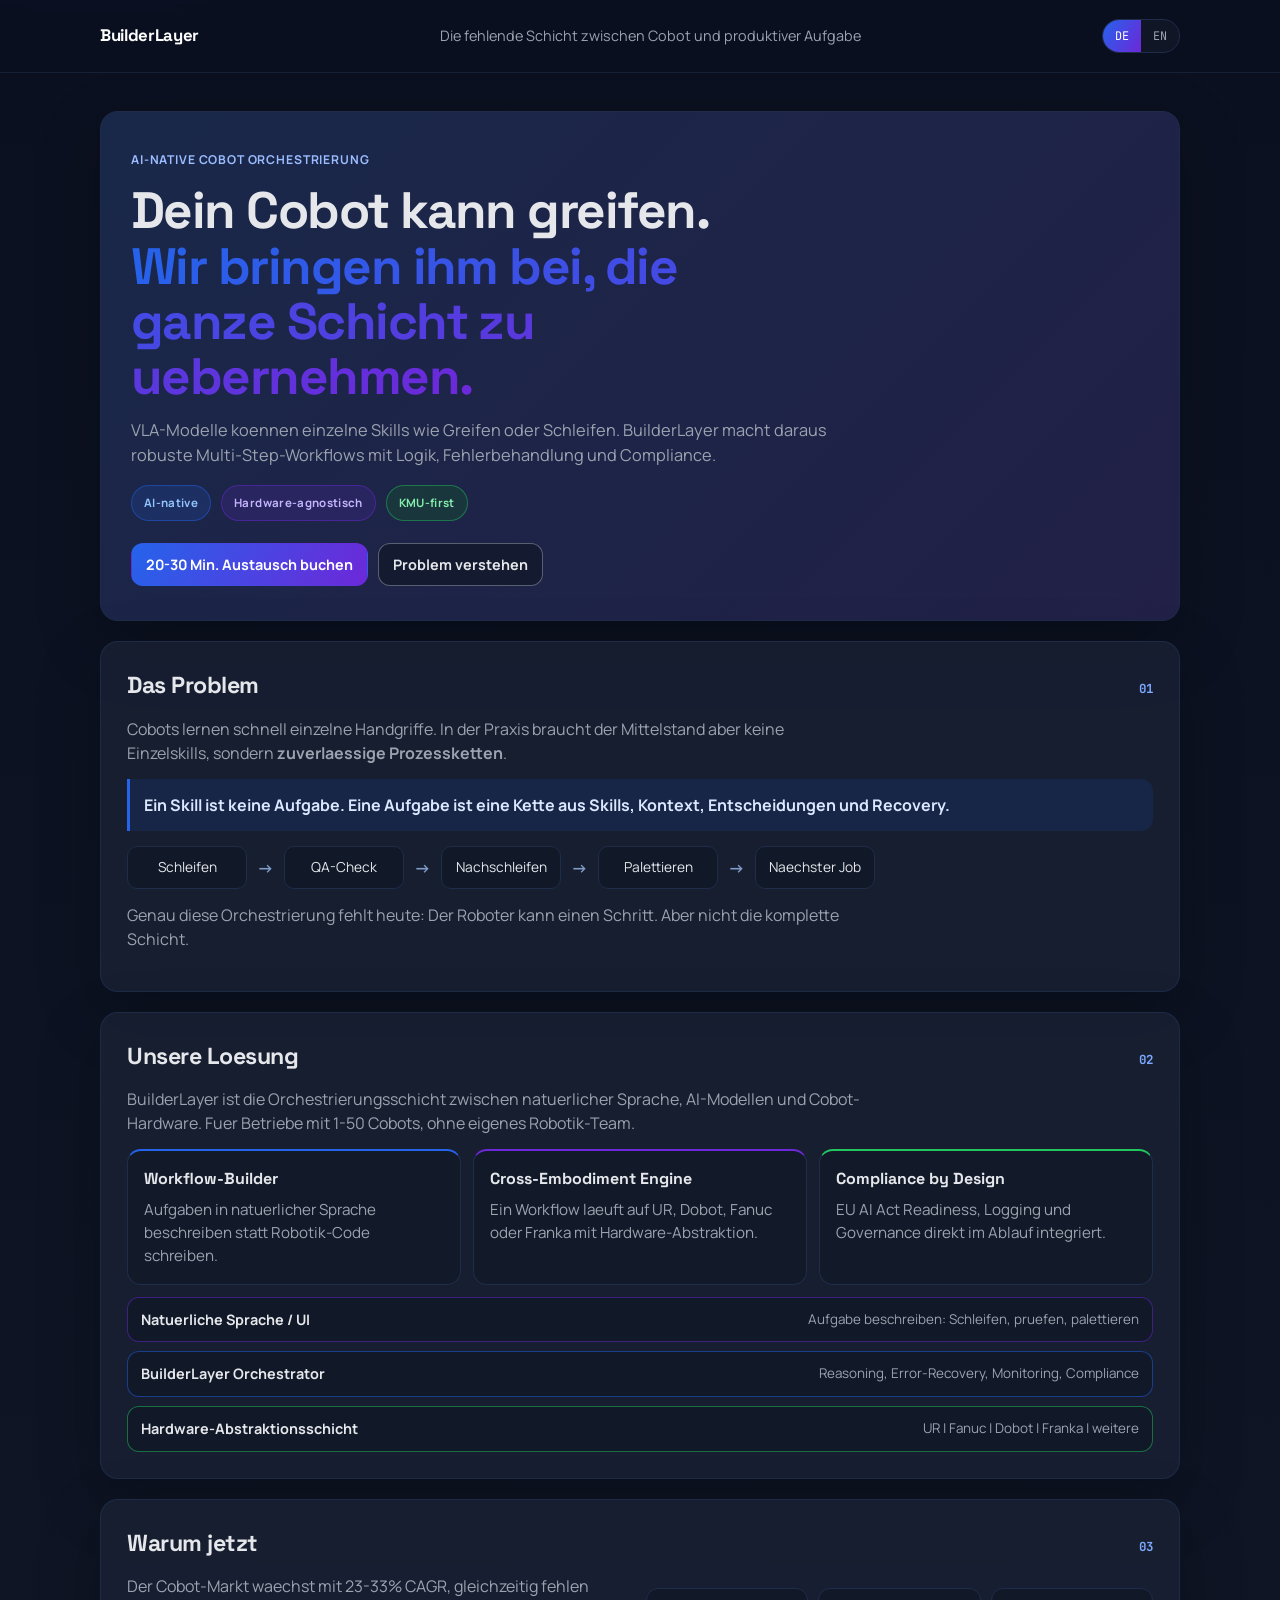
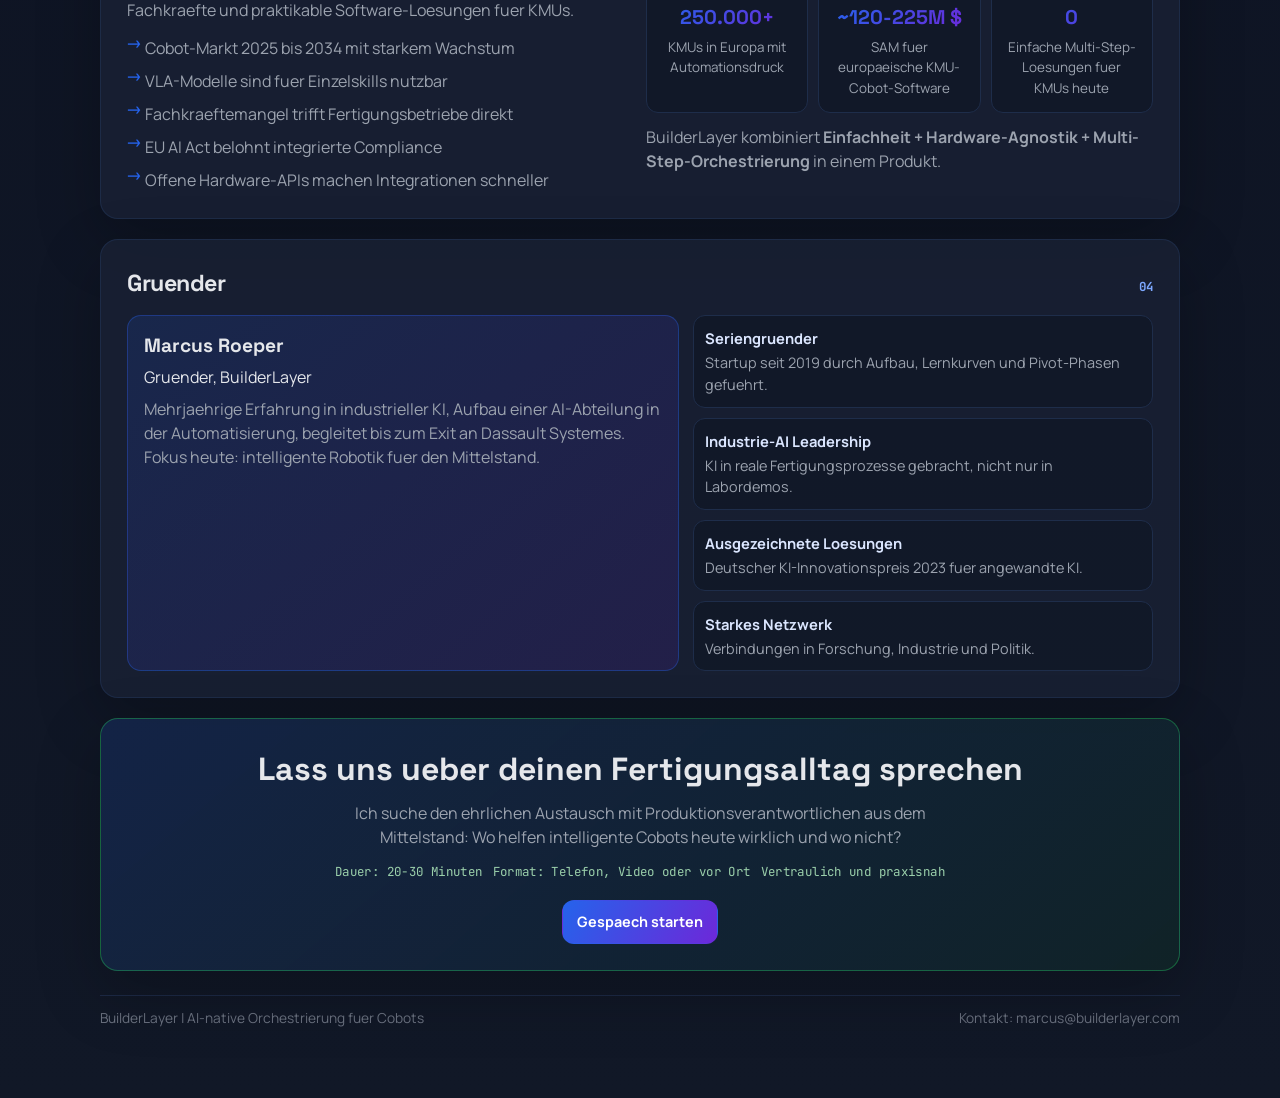
==== index.html @ 48362944 "initial website test" ====
<!DOCTYPE html>
<html lang="de">
<head>
  <meta charset="utf-8">
  <meta name="viewport" content="width=device-width, initial-scale=1">
  <title>BuilderLayer | AI-native Cobot Orchestration</title>
  <meta name="description" content="BuilderLayer macht aus Cobot-Einzelskills produktive Multi-Step-Workflows fuer den Mittelstand.">
  <link rel="preconnect" href="https://fonts.googleapis.com">
  <link rel="preconnect" href="https://fonts.gstatic.com" crossorigin>
  <link href="https://fonts.googleapis.com/css2?family=JetBrains+Mono:wght@500;700&family=Manrope:wght@400;500;600;700;800&family=Space+Grotesk:wght@500;700&display=swap" rel="stylesheet">
  <style>
    :root {
      --primary: #2563EB;
      --secondary: #14532D;
      --accent: #6D28D9;
      --bg: #0B1020;
      --bg-light: #111827;
      --bg-card: #1a2235;
      --text: #E5E7EB;
      --text-muted: #9CA3AF;
      --text-dim: #6B7280;
      --border: #1e2d4a;
      --ok: #22c55e;
      --danger: #ef4444;
      --surface: rgba(26, 34, 53, 0.78);
    }

    * {
      box-sizing: border-box;
      margin: 0;
      padding: 0;
    }

    html, body {
      min-height: 100%;
    }

    body {
      font-family: "Manrope", "Segoe UI", sans-serif;
      color: var(--text);
      background:
        radial-gradient(900px 520px at 8% -10%, rgba(37, 99, 235, 0.3), transparent 58%),
        radial-gradient(760px 560px at 92% -18%, rgba(109, 40, 217, 0.28), transparent 60%),
        linear-gradient(180deg, var(--bg) 0%, var(--bg-light) 100%);
      line-height: 1.5;
      -webkit-font-smoothing: antialiased;
      text-rendering: optimizeLegibility;
    }

    .wrap {
      width: min(1080px, 92vw);
      margin: 0 auto;
    }

    .site-header {
      position: sticky;
      top: 0;
      z-index: 20;
      backdrop-filter: blur(10px);
      background: rgba(11, 16, 32, 0.72);
      border-bottom: 1px solid rgba(30, 45, 74, 0.6);
    }

    .header-inner {
      min-height: 72px;
      display: grid;
      grid-template-columns: auto 1fr auto;
      align-items: center;
      gap: 18px;
    }

    .brand {
      font-family: "Space Grotesk", sans-serif;
      font-size: 1.05rem;
      font-weight: 700;
      color: white;
      text-decoration: none;
      letter-spacing: -0.02em;
    }

    .tagline {
      color: var(--text-muted);
      font-size: 0.9rem;
      text-align: center;
    }

    .lang-switch {
      display: inline-flex;
      border: 1px solid var(--border);
      border-radius: 999px;
      overflow: hidden;
      background: rgba(17, 24, 39, 0.9);
    }

    .lang-btn {
      border: 0;
      background: transparent;
      color: var(--text-muted);
      font-family: "JetBrains Mono", monospace;
      font-size: 0.74rem;
      padding: 8px 12px;
      cursor: pointer;
    }

    .lang-btn[aria-pressed="true"] {
      color: white;
      background: linear-gradient(120deg, var(--primary), var(--accent));
    }

    main {
      padding: 38px 0 70px;
      display: grid;
      gap: 20px;
    }

    section {
      border: 1px solid rgba(30, 45, 74, 0.9);
      background: var(--surface);
      border-radius: 18px;
      padding: 26px;
      box-shadow: 0 22px 65px rgba(0, 0, 0, 0.24);
    }

    .hero {
      padding: 34px 30px;
      background:
        linear-gradient(135deg, rgba(37, 99, 235, 0.13), rgba(109, 40, 217, 0.13)),
        rgba(26, 34, 53, 0.86);
    }

    .eyebrow {
      display: inline-flex;
      align-items: center;
      gap: 7px;
      font-size: 0.76rem;
      letter-spacing: 0.07em;
      text-transform: uppercase;
      color: #9bbdff;
      font-weight: 700;
      margin-bottom: 14px;
    }

    .hero h1 {
      font-family: "Space Grotesk", sans-serif;
      font-size: clamp(1.9rem, 4.7vw, 3.2rem);
      line-height: 1.08;
      letter-spacing: -0.03em;
      margin-bottom: 14px;
      max-width: 19ch;
    }

    .hero h1 strong {
      background: linear-gradient(135deg, var(--primary), var(--accent));
      -webkit-background-clip: text;
      background-clip: text;
      -webkit-text-fill-color: transparent;
    }

    .hero-copy {
      max-width: 70ch;
      color: var(--text-muted);
      font-size: 1.02rem;
    }

    .badge-row {
      display: flex;
      flex-wrap: wrap;
      gap: 10px;
      margin-top: 18px;
    }

    .badge {
      border-radius: 999px;
      font-size: 0.72rem;
      font-weight: 700;
      letter-spacing: 0.03em;
      padding: 8px 12px;
      border: 1px solid transparent;
    }

    .badge.b1 {
      color: #93c5fd;
      border-color: rgba(37, 99, 235, 0.45);
      background: rgba(37, 99, 235, 0.16);
    }

    .badge.b2 {
      color: #c4b5fd;
      border-color: rgba(109, 40, 217, 0.45);
      background: rgba(109, 40, 217, 0.16);
    }

    .badge.b3 {
      color: #86efac;
      border-color: rgba(34, 197, 94, 0.45);
      background: rgba(20, 83, 45, 0.4);
    }

    .hero-actions {
      margin-top: 22px;
      display: flex;
      flex-wrap: wrap;
      gap: 10px;
    }

    .btn {
      display: inline-flex;
      align-items: center;
      justify-content: center;
      text-decoration: none;
      border-radius: 12px;
      border: 1px solid transparent;
      padding: 10px 14px;
      font-size: 0.9rem;
      font-weight: 700;
      transition: transform 0.2s ease, border-color 0.2s ease;
    }

    .btn:hover {
      transform: translateY(-1px);
    }

    .btn-primary {
      color: white;
      background: linear-gradient(120deg, var(--primary), var(--accent));
    }

    .btn-ghost {
      color: var(--text);
      border-color: rgba(156, 163, 175, 0.5);
      background: rgba(17, 24, 39, 0.68);
    }

    .section-head {
      display: flex;
      align-items: baseline;
      justify-content: space-between;
      gap: 8px;
      margin-bottom: 14px;
    }

    .section-head h2 {
      font-family: "Space Grotesk", sans-serif;
      font-size: 1.45rem;
      letter-spacing: -0.02em;
    }

    .section-index {
      color: #7da8ff;
      font-family: "JetBrains Mono", monospace;
      font-weight: 700;
      font-size: 0.78rem;
    }

    .lead {
      color: var(--text-muted);
      margin-bottom: 14px;
      max-width: 74ch;
    }

    .statement {
      padding: 14px;
      border-left: 3px solid var(--primary);
      border-radius: 0 12px 12px 0;
      background: rgba(37, 99, 235, 0.12);
      margin-bottom: 15px;
      color: #dbe7ff;
      font-weight: 700;
    }

    .workflow {
      display: flex;
      flex-wrap: wrap;
      gap: 10px;
      align-items: center;
      margin: 14px 0;
    }

    .step {
      padding: 10px 12px;
      border-radius: 10px;
      background: rgba(17, 24, 39, 0.9);
      border: 1px solid var(--border);
      font-size: 0.86rem;
      min-width: 120px;
      text-align: center;
    }

    .arrow {
      color: #809bc8;
      font-size: 1.05rem;
      font-weight: 700;
    }

    .grid-3 {
      display: grid;
      grid-template-columns: repeat(3, minmax(0, 1fr));
      gap: 12px;
    }

    .grid-2 {
      display: grid;
      grid-template-columns: repeat(2, minmax(0, 1fr));
      gap: 12px;
    }

    .card {
      background: rgba(17, 24, 39, 0.75);
      border: 1px solid var(--border);
      border-radius: 14px;
      padding: 16px;
    }

    .card h3 {
      font-family: "Space Grotesk", sans-serif;
      font-size: 1rem;
      margin-bottom: 8px;
    }

    .card p {
      color: var(--text-muted);
      font-size: 0.95rem;
    }

    .card.c1 {
      border-top: 2px solid var(--primary);
    }

    .card.c2 {
      border-top: 2px solid var(--accent);
    }

    .card.c3 {
      border-top: 2px solid var(--ok);
    }

    .stack {
      display: grid;
      gap: 9px;
      margin-top: 12px;
    }

    .layer {
      border-radius: 12px;
      border: 1px solid var(--border);
      padding: 11px 13px;
      background: rgba(17, 24, 39, 0.86);
      display: flex;
      flex-wrap: wrap;
      justify-content: space-between;
      gap: 8px;
    }

    .layer strong {
      font-size: 0.9rem;
    }

    .layer span {
      color: var(--text-muted);
      font-size: 0.84rem;
    }

    .layer.top {
      border-color: rgba(109, 40, 217, 0.5);
    }

    .layer.mid {
      border-color: rgba(37, 99, 235, 0.5);
    }

    .layer.low {
      border-color: rgba(34, 197, 94, 0.5);
    }

    .bullet-list {
      display: grid;
      gap: 9px;
      list-style: none;
      margin-top: 10px;
    }

    .bullet-list li {
      position: relative;
      padding-left: 18px;
      color: var(--text-muted);
    }

    .bullet-list li::before {
      content: "->";
      position: absolute;
      left: 0;
      top: 0;
      color: var(--primary);
      font-family: "JetBrains Mono", monospace;
      font-size: 0.74rem;
      font-weight: 700;
    }

    .stats {
      display: grid;
      grid-template-columns: repeat(3, minmax(0, 1fr));
      gap: 10px;
      margin-top: 14px;
    }

    .stat {
      border: 1px solid var(--border);
      border-radius: 12px;
      background: rgba(17, 24, 39, 0.9);
      padding: 14px;
      text-align: center;
    }

    .stat strong {
      display: block;
      font-size: 1.24rem;
      font-family: "Space Grotesk", sans-serif;
      margin-bottom: 4px;
      background: linear-gradient(135deg, var(--primary), var(--accent));
      -webkit-background-clip: text;
      background-clip: text;
      -webkit-text-fill-color: transparent;
    }

    .stat span {
      color: var(--text-muted);
      font-size: 0.84rem;
      display: block;
    }

    .founder {
      display: grid;
      grid-template-columns: 1.2fr 1fr;
      gap: 14px;
    }

    .founder-main {
      background: linear-gradient(140deg, rgba(37, 99, 235, 0.14), rgba(109, 40, 217, 0.14));
      border: 1px solid rgba(37, 99, 235, 0.36);
      border-radius: 14px;
      padding: 16px;
    }

    .founder-main h3 {
      font-family: "Space Grotesk", sans-serif;
      font-size: 1.2rem;
      margin-bottom: 4px;
    }

    .founder-main p {
      color: var(--text-muted);
      margin-top: 8px;
    }

    .cred-list {
      list-style: none;
      display: grid;
      gap: 10px;
    }

    .cred-list li {
      border: 1px solid var(--border);
      border-radius: 12px;
      padding: 11px;
      background: rgba(17, 24, 39, 0.85);
      color: var(--text-muted);
      font-size: 0.9rem;
    }

    .cred-list strong {
      color: #dbe6ff;
      display: block;
      margin-bottom: 3px;
      font-size: 0.92rem;
    }

    .call {
      text-align: center;
      background:
        linear-gradient(140deg, rgba(37, 99, 235, 0.16), rgba(20, 83, 45, 0.2)),
        rgba(17, 24, 39, 0.86);
      border-color: rgba(34, 197, 94, 0.4);
    }

    .call h2 {
      font-family: "Space Grotesk", sans-serif;
      font-size: clamp(1.4rem, 3vw, 2rem);
      margin-bottom: 8px;
    }

    .call p {
      color: var(--text-muted);
      max-width: 62ch;
      margin: 0 auto;
    }

    .call-meta {
      margin-top: 14px;
      color: #9bd0ab;
      font-family: "JetBrains Mono", monospace;
      font-size: 0.78rem;
      letter-spacing: 0.03em;
      display: flex;
      justify-content: center;
      flex-wrap: wrap;
      gap: 10px;
    }

    footer {
      margin-top: 4px;
      padding-top: 12px;
      border-top: 1px solid rgba(30, 45, 74, 0.9);
      color: var(--text-dim);
      font-size: 0.86rem;
      display: flex;
      justify-content: space-between;
      gap: 12px;
      flex-wrap: wrap;
    }

    .reveal {
      opacity: 0;
      transform: translateY(12px);
      transition: opacity 0.5s ease, transform 0.5s ease;
    }

    .reveal.in {
      opacity: 1;
      transform: translateY(0);
    }

    @media (max-width: 960px) {
      .header-inner {
        grid-template-columns: 1fr;
        padding: 10px 0;
        gap: 8px;
      }

      .tagline {
        text-align: left;
      }

      .grid-3,
      .stats,
      .founder,
      .grid-2 {
        grid-template-columns: 1fr;
      }
    }

    @media (max-width: 680px) {
      main {
        padding-top: 22px;
      }

      section {
        padding: 20px;
      }

      .hero {
        padding: 24px 20px;
      }

      .workflow {
        display: grid;
        grid-template-columns: 1fr;
      }

      .arrow {
        display: none;
      }

      .btn {
        width: 100%;
      }

      .hero-actions {
        width: 100%;
      }
    }
  </style>
</head>
<body>
  <header class="site-header">
    <div class="wrap header-inner">
      <a class="brand" href="#top">BuilderLayer</a>
      <p class="tagline" data-i18n="headerTagline"></p>
      <div class="lang-switch" role="group" aria-label="Language selector">
        <button class="lang-btn" type="button" data-lang="de" aria-pressed="true">DE</button>
        <button class="lang-btn" type="button" data-lang="en" aria-pressed="false">EN</button>
      </div>
    </div>
  </header>

  <main class="wrap">
    <section class="hero reveal" id="top">
      <p class="eyebrow" data-i18n="heroEyebrow"></p>
      <h1 data-i18n-html="heroTitle"></h1>
      <p class="hero-copy" data-i18n-html="heroCopy"></p>

      <div class="badge-row">
        <span class="badge b1" data-i18n="badgeOne"></span>
        <span class="badge b2" data-i18n="badgeTwo"></span>
        <span class="badge b3" data-i18n="badgeThree"></span>
      </div>

      <div class="hero-actions">
        <a class="btn btn-primary" href="mailto:marcus@builderlayer.com?subject=BuilderLayer%20Gespaech" data-i18n="heroCtaPrimary"></a>
        <a class="btn btn-ghost" href="#problem" data-i18n="heroCtaSecondary"></a>
      </div>
    </section>

    <section class="reveal" id="problem">
      <div class="section-head">
        <h2 data-i18n="problemHeading"></h2>
        <span class="section-index">01</span>
      </div>
      <p class="lead" data-i18n-html="problemLead"></p>
      <p class="statement" data-i18n-html="problemStatement"></p>

      <div class="workflow" aria-label="Workflow example">
        <div class="step" data-i18n="flowOne"></div>
        <div class="arrow">-></div>
        <div class="step" data-i18n="flowTwo"></div>
        <div class="arrow">-></div>
        <div class="step" data-i18n="flowThree"></div>
        <div class="arrow">-></div>
        <div class="step" data-i18n="flowFour"></div>
        <div class="arrow">-></div>
        <div class="step" data-i18n="flowFive"></div>
      </div>

      <p class="lead" data-i18n-html="problemOutro"></p>
    </section>

    <section class="reveal" id="solution">
      <div class="section-head">
        <h2 data-i18n="solutionHeading"></h2>
        <span class="section-index">02</span>
      </div>
      <p class="lead" data-i18n-html="solutionLead"></p>

      <div class="grid-3">
        <article class="card c1">
          <h3 data-i18n="pillarOneTitle"></h3>
          <p data-i18n="pillarOneBody"></p>
        </article>
        <article class="card c2">
          <h3 data-i18n="pillarTwoTitle"></h3>
          <p data-i18n="pillarTwoBody"></p>
        </article>
        <article class="card c3">
          <h3 data-i18n="pillarThreeTitle"></h3>
          <p data-i18n="pillarThreeBody"></p>
        </article>
      </div>

      <div class="stack" aria-label="Architecture stack">
        <div class="layer top">
          <strong data-i18n="layerTopTitle"></strong>
          <span data-i18n="layerTopBody"></span>
        </div>
        <div class="layer mid">
          <strong data-i18n="layerMidTitle"></strong>
          <span data-i18n="layerMidBody"></span>
        </div>
        <div class="layer low">
          <strong data-i18n="layerLowTitle"></strong>
          <span data-i18n="layerLowBody"></span>
        </div>
      </div>
    </section>

    <section class="reveal" id="market">
      <div class="section-head">
        <h2 data-i18n="marketHeading"></h2>
        <span class="section-index">03</span>
      </div>
      <div class="grid-2">
        <div>
          <p class="lead" data-i18n-html="marketLead"></p>
          <ul class="bullet-list">
            <li data-i18n="whyOne"></li>
            <li data-i18n="whyTwo"></li>
            <li data-i18n="whyThree"></li>
            <li data-i18n="whyFour"></li>
            <li data-i18n="whyFive"></li>
          </ul>
        </div>
        <div>
          <div class="stats">
            <div class="stat">
              <strong data-i18n="statOneValue"></strong>
              <span data-i18n="statOneLabel"></span>
            </div>
            <div class="stat">
              <strong data-i18n="statTwoValue"></strong>
              <span data-i18n="statTwoLabel"></span>
            </div>
            <div class="stat">
              <strong data-i18n="statThreeValue"></strong>
              <span data-i18n="statThreeLabel"></span>
            </div>
          </div>
          <p class="lead" style="margin-top: 12px;" data-i18n-html="marketTail"></p>
        </div>
      </div>
    </section>

    <section class="reveal" id="founder">
      <div class="section-head">
        <h2 data-i18n="founderHeading"></h2>
        <span class="section-index">04</span>
      </div>
      <div class="founder">
        <article class="founder-main">
          <h3 data-i18n="founderName"></h3>
          <span data-i18n="founderRole"></span>
          <p data-i18n="founderBio"></p>
        </article>
        <ul class="cred-list">
          <li><strong data-i18n="credOneTitle"></strong><span data-i18n="credOneBody"></span></li>
          <li><strong data-i18n="credTwoTitle"></strong><span data-i18n="credTwoBody"></span></li>
          <li><strong data-i18n="credThreeTitle"></strong><span data-i18n="credThreeBody"></span></li>
          <li><strong data-i18n="credFourTitle"></strong><span data-i18n="credFourBody"></span></li>
        </ul>
      </div>
    </section>

    <section class="call reveal" id="call">
      <h2 data-i18n="callHeading"></h2>
      <p data-i18n="callBody"></p>
      <div class="call-meta">
        <span data-i18n="callMetaOne"></span>
        <span data-i18n="callMetaTwo"></span>
        <span data-i18n="callMetaThree"></span>
      </div>
      <div class="hero-actions" style="justify-content:center; margin-top:18px;">
        <a class="btn btn-primary" href="mailto:marcus@builderlayer.com?subject=BuilderLayer%20Call" data-i18n="callCta"></a>
      </div>
    </section>

    <footer>
      <span data-i18n="footerLeft"></span>
      <span data-i18n="footerRight"></span>
    </footer>
  </main>

  <script>
    // If you want automatic redirect from github.io to your own domain, set this value.
    const CANONICAL_HOST = "";

    if (
      CANONICAL_HOST &&
      window.location.hostname.endsWith("github.io") &&
      window.location.hostname !== CANONICAL_HOST
    ) {
      window.location.replace(
        "https://" + CANONICAL_HOST + window.location.pathname + window.location.search + window.location.hash
      );
    }

    const translations = {
      de: {
        headerTagline: "Die fehlende Schicht zwischen Cobot und produktiver Aufgabe",
        heroEyebrow: "AI-native Cobot Orchestrierung",
        heroTitle: "Dein Cobot kann greifen. <strong>Wir bringen ihm bei, die ganze Schicht zu uebernehmen.</strong>",
        heroCopy: "VLA-Modelle koennen einzelne Skills wie Greifen oder Schleifen. BuilderLayer macht daraus robuste Multi-Step-Workflows mit Logik, Fehlerbehandlung und Compliance.",
        badgeOne: "AI-native",
        badgeTwo: "Hardware-agnostisch",
        badgeThree: "KMU-first",
        heroCtaPrimary: "20-30 Min. Austausch buchen",
        heroCtaSecondary: "Problem verstehen",
        problemHeading: "Das Problem",
        problemLead: "Cobots lernen schnell einzelne Handgriffe. In der Praxis braucht der Mittelstand aber keine Einzelskills, sondern <strong>zuverlaessige Prozessketten</strong>.",
        problemStatement: "Ein Skill ist keine Aufgabe. Eine Aufgabe ist eine Kette aus Skills, Kontext, Entscheidungen und Recovery.",
        flowOne: "Schleifen",
        flowTwo: "QA-Check",
        flowThree: "Nachschleifen",
        flowFour: "Palettieren",
        flowFive: "Naechster Job",
        problemOutro: "Genau diese Orchestrierung fehlt heute: Der Roboter kann einen Schritt. Aber nicht die komplette Schicht.",
        solutionHeading: "Unsere Loesung",
        solutionLead: "BuilderLayer ist die Orchestrierungsschicht zwischen natuerlicher Sprache, AI-Modellen und Cobot-Hardware. Fuer Betriebe mit 1-50 Cobots, ohne eigenes Robotik-Team.",
        pillarOneTitle: "Workflow-Builder",
        pillarOneBody: "Aufgaben in natuerlicher Sprache beschreiben statt Robotik-Code schreiben.",
        pillarTwoTitle: "Cross-Embodiment Engine",
        pillarTwoBody: "Ein Workflow laeuft auf UR, Dobot, Fanuc oder Franka mit Hardware-Abstraktion.",
        pillarThreeTitle: "Compliance by Design",
        pillarThreeBody: "EU AI Act Readiness, Logging und Governance direkt im Ablauf integriert.",
        layerTopTitle: "Natuerliche Sprache / UI",
        layerTopBody: "Aufgabe beschreiben: Schleifen, pruefen, palettieren",
        layerMidTitle: "BuilderLayer Orchestrator",
        layerMidBody: "Reasoning, Error-Recovery, Monitoring, Compliance",
        layerLowTitle: "Hardware-Abstraktionsschicht",
        layerLowBody: "UR | Fanuc | Dobot | Franka | weitere",
        marketHeading: "Warum jetzt",
        marketLead: "Der Cobot-Markt waechst mit 23-33% CAGR, gleichzeitig fehlen Fachkraefte und praktikable Software-Loesungen fuer KMUs.",
        whyOne: "Cobot-Markt 2025 bis 2034 mit starkem Wachstum",
        whyTwo: "VLA-Modelle sind fuer Einzelskills nutzbar",
        whyThree: "Fachkraeftemangel trifft Fertigungsbetriebe direkt",
        whyFour: "EU AI Act belohnt integrierte Compliance",
        whyFive: "Offene Hardware-APIs machen Integrationen schneller",
        statOneValue: "250.000+",
        statOneLabel: "KMUs in Europa mit Automationsdruck",
        statTwoValue: "~120-225M $",
        statTwoLabel: "SAM fuer europaeische KMU-Cobot-Software",
        statThreeValue: "0",
        statThreeLabel: "Einfache Multi-Step-Loesungen fuer KMUs heute",
        marketTail: "BuilderLayer kombiniert <strong>Einfachheit + Hardware-Agnostik + Multi-Step-Orchestrierung</strong> in einem Produkt.",
        founderHeading: "Gruender",
        founderName: "Marcus Roeper",
        founderRole: "Gruender, BuilderLayer",
        founderBio: "Mehrjaehrige Erfahrung in industrieller KI, Aufbau einer AI-Abteilung in der Automatisierung, begleitet bis zum Exit an Dassault Systemes. Fokus heute: intelligente Robotik fuer den Mittelstand.",
        credOneTitle: "Seriengruender",
        credOneBody: "Startup seit 2019 durch Aufbau, Lernkurven und Pivot-Phasen gefuehrt.",
        credTwoTitle: "Industrie-AI Leadership",
        credTwoBody: "KI in reale Fertigungsprozesse gebracht, nicht nur in Labordemos.",
        credThreeTitle: "Ausgezeichnete Loesungen",
        credThreeBody: "Deutscher KI-Innovationspreis 2023 fuer angewandte KI.",
        credFourTitle: "Starkes Netzwerk",
        credFourBody: "Verbindungen in Forschung, Industrie und Politik.",
        callHeading: "Lass uns ueber deinen Fertigungsalltag sprechen",
        callBody: "Ich suche den ehrlichen Austausch mit Produktionsverantwortlichen aus dem Mittelstand: Wo helfen intelligente Cobots heute wirklich und wo nicht?",
        callMetaOne: "Dauer: 20-30 Minuten",
        callMetaTwo: "Format: Telefon, Video oder vor Ort",
        callMetaThree: "Vertraulich und praxisnah",
        callCta: "Gespaech starten",
        footerLeft: "BuilderLayer | AI-native Orchestrierung fuer Cobots",
        footerRight: "Kontakt: marcus@builderlayer.com"
      },
      en: {
        headerTagline: "The missing layer between cobots and productive work",
        heroEyebrow: "AI-native Cobot Orchestration",
        heroTitle: "Your cobot can grasp. <strong>We teach it to run the whole shift.</strong>",
        heroCopy: "VLA models can solve single skills like grasping or grinding. BuilderLayer turns those skills into reliable multi-step workflows with logic, error handling and compliance.",
        badgeOne: "AI-native",
        badgeTwo: "Hardware-agnostic",
        badgeThree: "SME-first",
        heroCtaPrimary: "Book a 20-30 min call",
        heroCtaSecondary: "See the problem",
        problemHeading: "The Problem",
        problemLead: "Cobots are getting better at isolated actions. SMEs do not need isolated actions, they need <strong>reliable end-to-end process chains</strong>.",
        problemStatement: "A skill is not a task. A task is a chain of skills, context, decisions and recovery.",
        flowOne: "Grinding",
        flowTwo: "QA Check",
        flowThree: "Rework",
        flowFour: "Palletizing",
        flowFive: "Next Job",
        problemOutro: "This orchestration layer is still missing: the robot can do one step, but not the full shift.",
        solutionHeading: "Our Solution",
        solutionLead: "BuilderLayer is the orchestration layer between natural language, AI models and cobot hardware. Built for SMEs with 1-50 cobots and no in-house robotics team.",
        pillarOneTitle: "Workflow Builder",
        pillarOneBody: "Describe tasks in natural language instead of writing robotics code.",
        pillarTwoTitle: "Cross-Embodiment Engine",
        pillarTwoBody: "Run one workflow across UR, Dobot, Fanuc or Franka through hardware abstraction.",
        pillarThreeTitle: "Compliance by Design",
        pillarThreeBody: "EU AI Act readiness, logging and governance integrated into execution.",
        layerTopTitle: "Natural Language / UI",
        layerTopBody: "Describe the task: grind, inspect, palletize",
        layerMidTitle: "BuilderLayer Orchestrator",
        layerMidBody: "Reasoning, error recovery, monitoring, compliance",
        layerLowTitle: "Hardware Abstraction Layer",
        layerLowBody: "UR | Fanuc | Dobot | Franka | more",
        marketHeading: "Why Now",
        marketLead: "The cobot market is growing at 23-33% CAGR, while SMEs still lack practical orchestration software and robotics talent.",
        whyOne: "Cobot market growth from 2025 to 2034 is accelerating",
        whyTwo: "VLA models are now good enough for single skills",
        whyThree: "Talent shortage increases pressure in production",
        whyFour: "EU AI Act favors built-in compliance",
        whyFive: "Open hardware APIs make integration faster",
        statOneValue: "250,000+",
        statOneLabel: "European SMEs under automation pressure",
        statTwoValue: "$120-225M",
        statTwoLabel: "SAM in European SME cobot software",
        statThreeValue: "0",
        statThreeLabel: "Simple multi-step SME solutions today",
        marketTail: "BuilderLayer combines <strong>simplicity + hardware agnosticism + multi-step orchestration</strong> in one product.",
        founderHeading: "Founder",
        founderName: "Marcus Roeper",
        founderRole: "Founder, BuilderLayer",
        founderBio: "Multiple years in industrial AI, built an AI department in industrial automation and supported the path to an exit to Dassault Systemes. Current focus: practical robotics intelligence for SMEs.",
        credOneTitle: "Repeat Founder",
        credOneBody: "Built startups since 2019 through growth, pivots and execution pressure.",
        credTwoTitle: "Industrial AI Leadership",
        credTwoBody: "Delivered AI inside real production lines, not only in demos.",
        credThreeTitle: "Award-Winning Work",
        credThreeBody: "German AI Innovation Award 2023 for applied AI.",
        credFourTitle: "Strong Network",
        credFourBody: "Active access across research, industry and policy.",
        callHeading: "Let us talk about your production reality",
        callBody: "I am looking for direct conversations with SME production leaders: where do intelligent cobots help today, and where do they still fail?",
        callMetaOne: "Length: 20-30 minutes",
        callMetaTwo: "Format: Phone, video or on-site",
        callMetaThree: "Confidential and practical",
        callCta: "Start a conversation",
        footerLeft: "BuilderLayer | AI-native orchestration for cobots",
        footerRight: "Contact: marcus@builderlayer.com"
      }
    };

    const nodes = document.querySelectorAll("[data-i18n], [data-i18n-html]");
    const buttons = document.querySelectorAll(".lang-btn");

    function applyLanguage(lang) {
      const current = translations[lang] ? lang : "de";
      document.documentElement.lang = current;
      localStorage.setItem("builderlayer-language", current);

      buttons.forEach((button) => {
        const pressed = button.dataset.lang === current;
        button.setAttribute("aria-pressed", String(pressed));
      });

      nodes.forEach((node) => {
        const key = node.dataset.i18n || node.dataset.i18nHtml;
        const value = translations[current][key];
        if (!value) {
          return;
        }

        if (node.dataset.i18nHtml) {
          node.innerHTML = value;
        } else {
          node.textContent = value;
        }
      });
    }

    buttons.forEach((button) => {
      button.addEventListener("click", () => applyLanguage(button.dataset.lang));
    });

    const saved = localStorage.getItem("builderlayer-language") || "de";
    applyLanguage(saved);

    const observer = new IntersectionObserver(
      (entries) => {
        entries.forEach((entry) => {
          if (entry.isIntersecting) {
            entry.target.classList.add("in");
            observer.unobserve(entry.target);
          }
        });
      },
      { threshold: 0.14 }
    );

    document.querySelectorAll(".reveal").forEach((section) => observer.observe(section));
  </script>
</body>
</html>
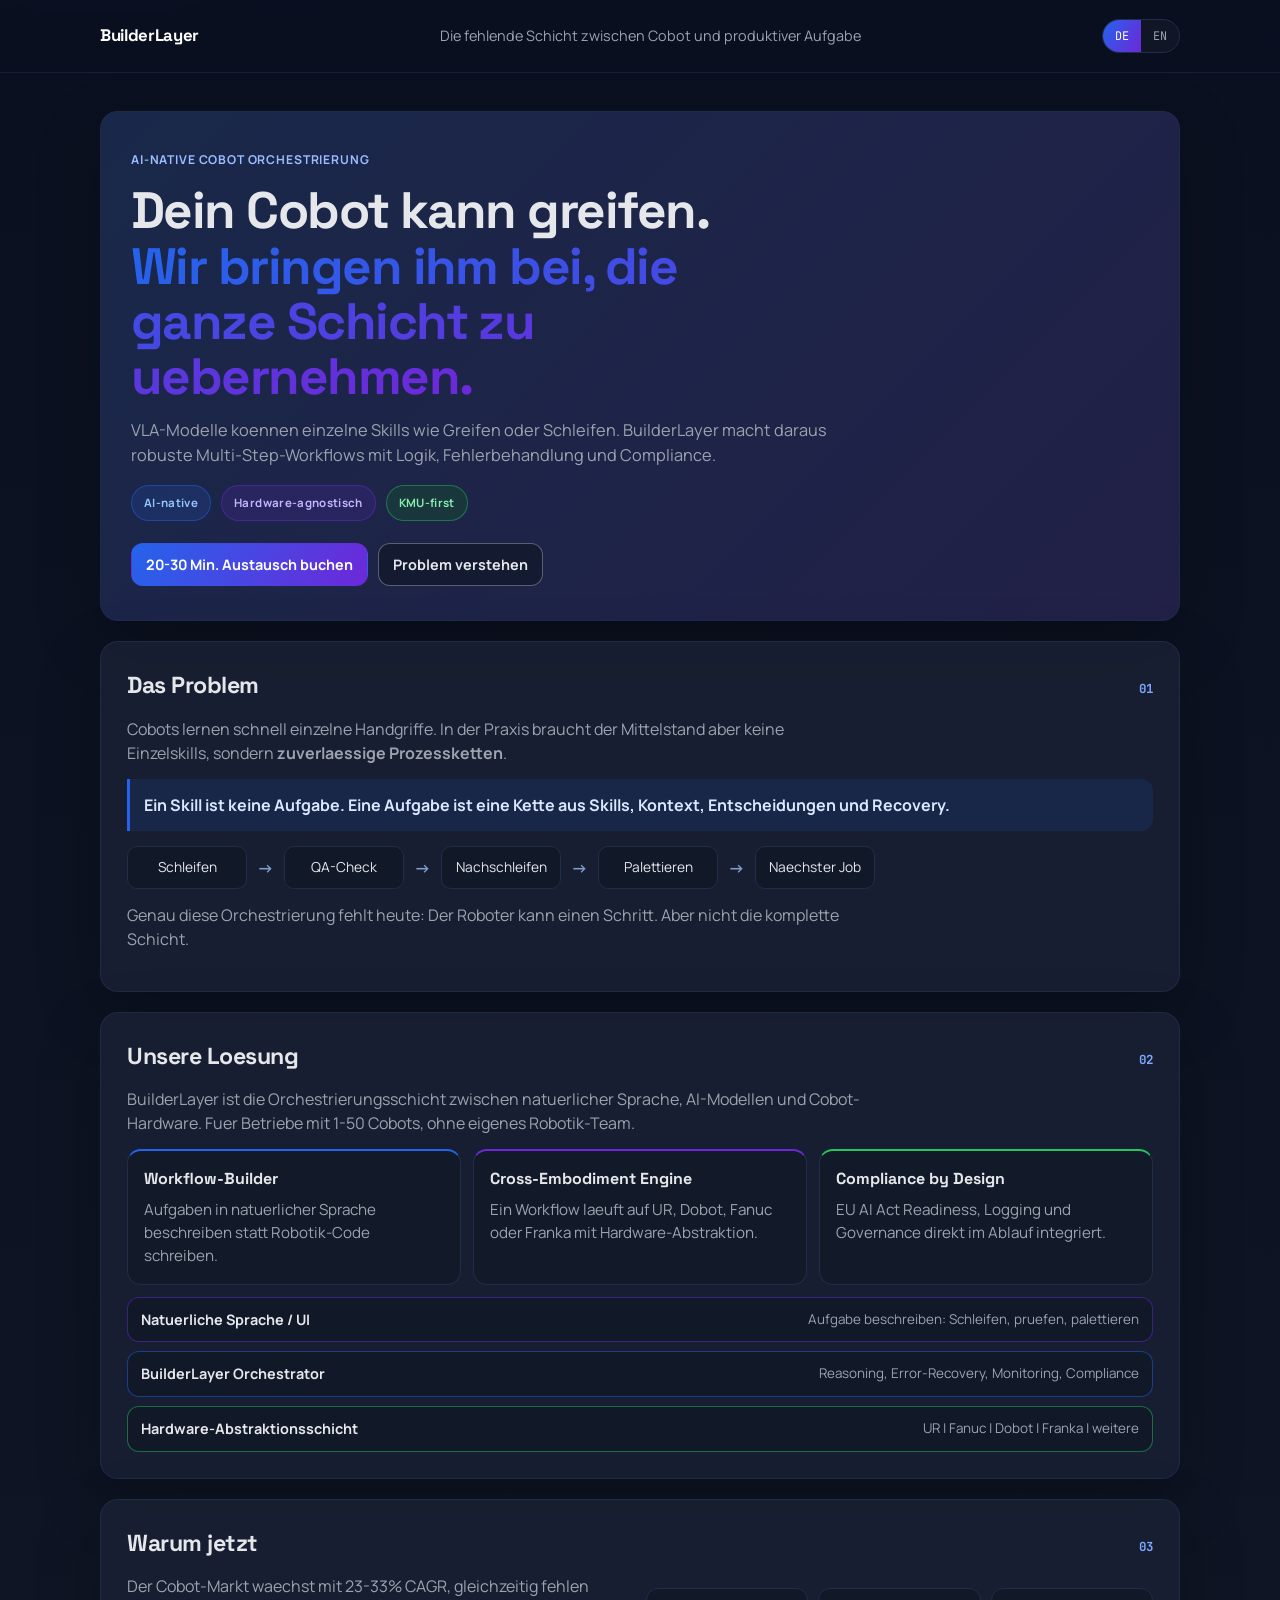
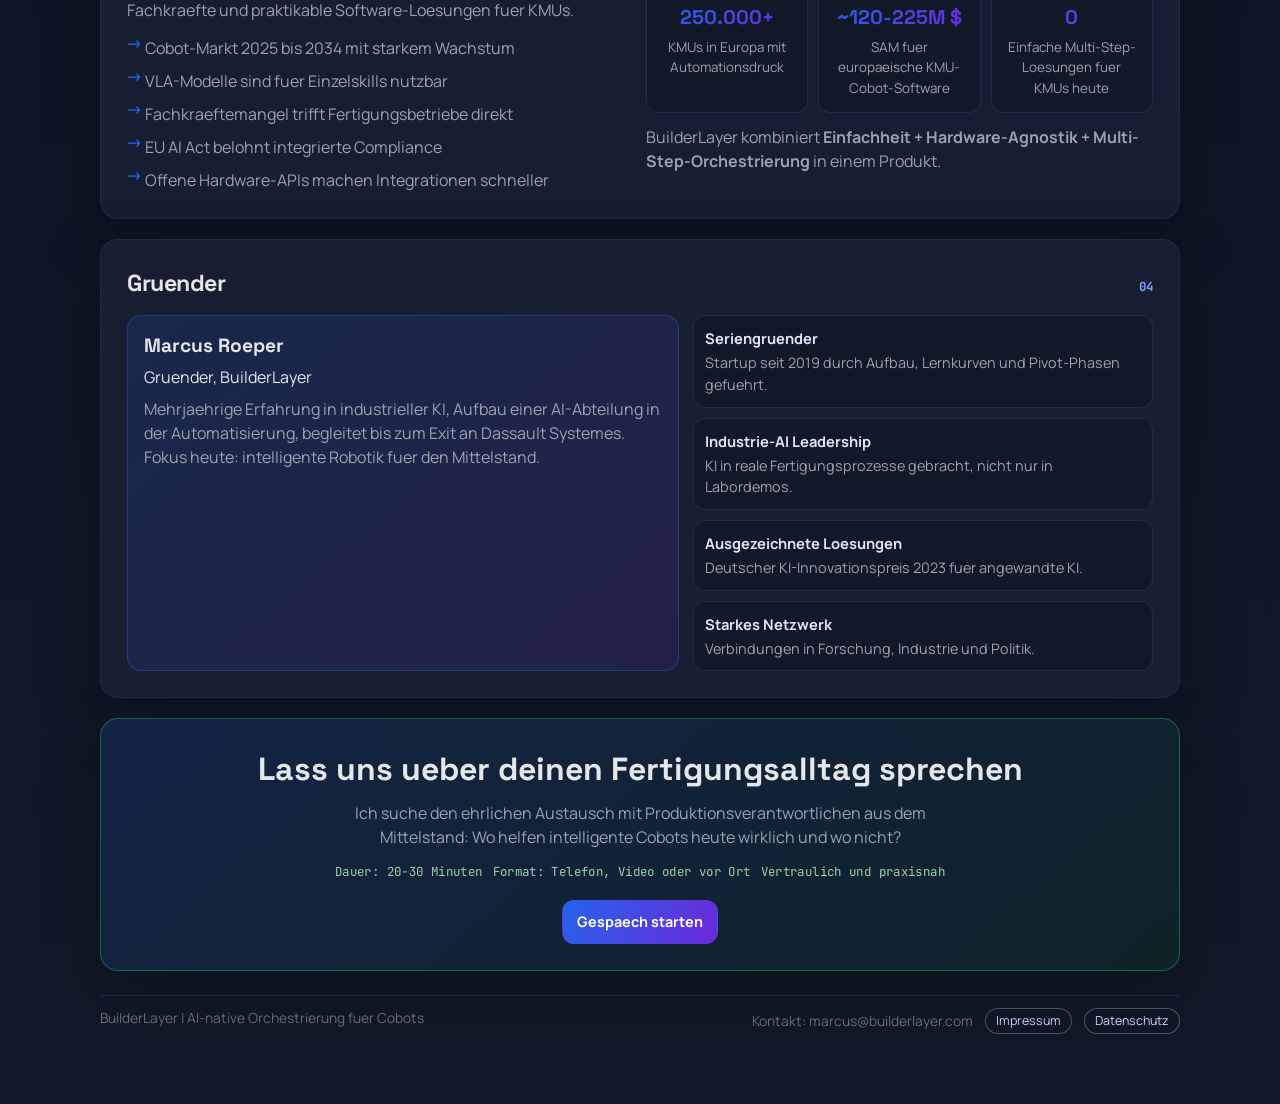
==== commit 01eeed37: "impressum und datenschutz muster" ====
--- a/index.html
+++ b/index.html
@@ -8,577 +8,7 @@
   <link rel="preconnect" href="https://fonts.googleapis.com">
   <link rel="preconnect" href="https://fonts.gstatic.com" crossorigin>
   <link href="https://fonts.googleapis.com/css2?family=JetBrains+Mono:wght@500;700&family=Manrope:wght@400;500;600;700;800&family=Space+Grotesk:wght@500;700&display=swap" rel="stylesheet">
-  <style>
-    :root {
-      --primary: #2563EB;
-      --secondary: #14532D;
-      --accent: #6D28D9;
-      --bg: #0B1020;
-      --bg-light: #111827;
-      --bg-card: #1a2235;
-      --text: #E5E7EB;
-      --text-muted: #9CA3AF;
-      --text-dim: #6B7280;
-      --border: #1e2d4a;
-      --ok: #22c55e;
-      --danger: #ef4444;
-      --surface: rgba(26, 34, 53, 0.78);
-    }
-
-    * {
-      box-sizing: border-box;
-      margin: 0;
-      padding: 0;
-    }
-
-    html, body {
-      min-height: 100%;
-    }
-
-    body {
-      font-family: "Manrope", "Segoe UI", sans-serif;
-      color: var(--text);
-      background:
-        radial-gradient(900px 520px at 8% -10%, rgba(37, 99, 235, 0.3), transparent 58%),
-        radial-gradient(760px 560px at 92% -18%, rgba(109, 40, 217, 0.28), transparent 60%),
-        linear-gradient(180deg, var(--bg) 0%, var(--bg-light) 100%);
-      line-height: 1.5;
-      -webkit-font-smoothing: antialiased;
-      text-rendering: optimizeLegibility;
-    }
-
-    .wrap {
-      width: min(1080px, 92vw);
-      margin: 0 auto;
-    }
-
-    .site-header {
-      position: sticky;
-      top: 0;
-      z-index: 20;
-      backdrop-filter: blur(10px);
-      background: rgba(11, 16, 32, 0.72);
-      border-bottom: 1px solid rgba(30, 45, 74, 0.6);
-    }
-
-    .header-inner {
-      min-height: 72px;
-      display: grid;
-      grid-template-columns: auto 1fr auto;
-      align-items: center;
-      gap: 18px;
-    }
-
-    .brand {
-      font-family: "Space Grotesk", sans-serif;
-      font-size: 1.05rem;
-      font-weight: 700;
-      color: white;
-      text-decoration: none;
-      letter-spacing: -0.02em;
-    }
-
-    .tagline {
-      color: var(--text-muted);
-      font-size: 0.9rem;
-      text-align: center;
-    }
-
-    .lang-switch {
-      display: inline-flex;
-      border: 1px solid var(--border);
-      border-radius: 999px;
-      overflow: hidden;
-      background: rgba(17, 24, 39, 0.9);
-    }
-
-    .lang-btn {
-      border: 0;
-      background: transparent;
-      color: var(--text-muted);
-      font-family: "JetBrains Mono", monospace;
-      font-size: 0.74rem;
-      padding: 8px 12px;
-      cursor: pointer;
-    }
-
-    .lang-btn[aria-pressed="true"] {
-      color: white;
-      background: linear-gradient(120deg, var(--primary), var(--accent));
-    }
-
-    main {
-      padding: 38px 0 70px;
-      display: grid;
-      gap: 20px;
-    }
-
-    section {
-      border: 1px solid rgba(30, 45, 74, 0.9);
-      background: var(--surface);
-      border-radius: 18px;
-      padding: 26px;
-      box-shadow: 0 22px 65px rgba(0, 0, 0, 0.24);
-    }
-
-    .hero {
-      padding: 34px 30px;
-      background:
-        linear-gradient(135deg, rgba(37, 99, 235, 0.13), rgba(109, 40, 217, 0.13)),
-        rgba(26, 34, 53, 0.86);
-    }
-
-    .eyebrow {
-      display: inline-flex;
-      align-items: center;
-      gap: 7px;
-      font-size: 0.76rem;
-      letter-spacing: 0.07em;
-      text-transform: uppercase;
-      color: #9bbdff;
-      font-weight: 700;
-      margin-bottom: 14px;
-    }
-
-    .hero h1 {
-      font-family: "Space Grotesk", sans-serif;
-      font-size: clamp(1.9rem, 4.7vw, 3.2rem);
-      line-height: 1.08;
-      letter-spacing: -0.03em;
-      margin-bottom: 14px;
-      max-width: 19ch;
-    }
-
-    .hero h1 strong {
-      background: linear-gradient(135deg, var(--primary), var(--accent));
-      -webkit-background-clip: text;
-      background-clip: text;
-      -webkit-text-fill-color: transparent;
-    }
-
-    .hero-copy {
-      max-width: 70ch;
-      color: var(--text-muted);
-      font-size: 1.02rem;
-    }
-
-    .badge-row {
-      display: flex;
-      flex-wrap: wrap;
-      gap: 10px;
-      margin-top: 18px;
-    }
-
-    .badge {
-      border-radius: 999px;
-      font-size: 0.72rem;
-      font-weight: 700;
-      letter-spacing: 0.03em;
-      padding: 8px 12px;
-      border: 1px solid transparent;
-    }
-
-    .badge.b1 {
-      color: #93c5fd;
-      border-color: rgba(37, 99, 235, 0.45);
-      background: rgba(37, 99, 235, 0.16);
-    }
-
-    .badge.b2 {
-      color: #c4b5fd;
-      border-color: rgba(109, 40, 217, 0.45);
-      background: rgba(109, 40, 217, 0.16);
-    }
-
-    .badge.b3 {
-      color: #86efac;
-      border-color: rgba(34, 197, 94, 0.45);
-      background: rgba(20, 83, 45, 0.4);
-    }
-
-    .hero-actions {
-      margin-top: 22px;
-      display: flex;
-      flex-wrap: wrap;
-      gap: 10px;
-    }
-
-    .btn {
-      display: inline-flex;
-      align-items: center;
-      justify-content: center;
-      text-decoration: none;
-      border-radius: 12px;
-      border: 1px solid transparent;
-      padding: 10px 14px;
-      font-size: 0.9rem;
-      font-weight: 700;
-      transition: transform 0.2s ease, border-color 0.2s ease;
-    }
-
-    .btn:hover {
-      transform: translateY(-1px);
-    }
-
-    .btn-primary {
-      color: white;
-      background: linear-gradient(120deg, var(--primary), var(--accent));
-    }
-
-    .btn-ghost {
-      color: var(--text);
-      border-color: rgba(156, 163, 175, 0.5);
-      background: rgba(17, 24, 39, 0.68);
-    }
-
-    .section-head {
-      display: flex;
-      align-items: baseline;
-      justify-content: space-between;
-      gap: 8px;
-      margin-bottom: 14px;
-    }
-
-    .section-head h2 {
-      font-family: "Space Grotesk", sans-serif;
-      font-size: 1.45rem;
-      letter-spacing: -0.02em;
-    }
-
-    .section-index {
-      color: #7da8ff;
-      font-family: "JetBrains Mono", monospace;
-      font-weight: 700;
-      font-size: 0.78rem;
-    }
-
-    .lead {
-      color: var(--text-muted);
-      margin-bottom: 14px;
-      max-width: 74ch;
-    }
-
-    .statement {
-      padding: 14px;
-      border-left: 3px solid var(--primary);
-      border-radius: 0 12px 12px 0;
-      background: rgba(37, 99, 235, 0.12);
-      margin-bottom: 15px;
-      color: #dbe7ff;
-      font-weight: 700;
-    }
-
-    .workflow {
-      display: flex;
-      flex-wrap: wrap;
-      gap: 10px;
-      align-items: center;
-      margin: 14px 0;
-    }
-
-    .step {
-      padding: 10px 12px;
-      border-radius: 10px;
-      background: rgba(17, 24, 39, 0.9);
-      border: 1px solid var(--border);
-      font-size: 0.86rem;
-      min-width: 120px;
-      text-align: center;
-    }
-
-    .arrow {
-      color: #809bc8;
-      font-size: 1.05rem;
-      font-weight: 700;
-    }
-
-    .grid-3 {
-      display: grid;
-      grid-template-columns: repeat(3, minmax(0, 1fr));
-      gap: 12px;
-    }
-
-    .grid-2 {
-      display: grid;
-      grid-template-columns: repeat(2, minmax(0, 1fr));
-      gap: 12px;
-    }
-
-    .card {
-      background: rgba(17, 24, 39, 0.75);
-      border: 1px solid var(--border);
-      border-radius: 14px;
-      padding: 16px;
-    }
-
-    .card h3 {
-      font-family: "Space Grotesk", sans-serif;
-      font-size: 1rem;
-      margin-bottom: 8px;
-    }
-
-    .card p {
-      color: var(--text-muted);
-      font-size: 0.95rem;
-    }
-
-    .card.c1 {
-      border-top: 2px solid var(--primary);
-    }
-
-    .card.c2 {
-      border-top: 2px solid var(--accent);
-    }
-
-    .card.c3 {
-      border-top: 2px solid var(--ok);
-    }
-
-    .stack {
-      display: grid;
-      gap: 9px;
-      margin-top: 12px;
-    }
-
-    .layer {
-      border-radius: 12px;
-      border: 1px solid var(--border);
-      padding: 11px 13px;
-      background: rgba(17, 24, 39, 0.86);
-      display: flex;
-      flex-wrap: wrap;
-      justify-content: space-between;
-      gap: 8px;
-    }
-
-    .layer strong {
-      font-size: 0.9rem;
-    }
-
-    .layer span {
-      color: var(--text-muted);
-      font-size: 0.84rem;
-    }
-
-    .layer.top {
-      border-color: rgba(109, 40, 217, 0.5);
-    }
-
-    .layer.mid {
-      border-color: rgba(37, 99, 235, 0.5);
-    }
-
-    .layer.low {
-      border-color: rgba(34, 197, 94, 0.5);
-    }
-
-    .bullet-list {
-      display: grid;
-      gap: 9px;
-      list-style: none;
-      margin-top: 10px;
-    }
-
-    .bullet-list li {
-      position: relative;
-      padding-left: 18px;
-      color: var(--text-muted);
-    }
-
-    .bullet-list li::before {
-      content: "->";
-      position: absolute;
-      left: 0;
-      top: 0;
-      color: var(--primary);
-      font-family: "JetBrains Mono", monospace;
-      font-size: 0.74rem;
-      font-weight: 700;
-    }
-
-    .stats {
-      display: grid;
-      grid-template-columns: repeat(3, minmax(0, 1fr));
-      gap: 10px;
-      margin-top: 14px;
-    }
-
-    .stat {
-      border: 1px solid var(--border);
-      border-radius: 12px;
-      background: rgba(17, 24, 39, 0.9);
-      padding: 14px;
-      text-align: center;
-    }
-
-    .stat strong {
-      display: block;
-      font-size: 1.24rem;
-      font-family: "Space Grotesk", sans-serif;
-      margin-bottom: 4px;
-      background: linear-gradient(135deg, var(--primary), var(--accent));
-      -webkit-background-clip: text;
-      background-clip: text;
-      -webkit-text-fill-color: transparent;
-    }
-
-    .stat span {
-      color: var(--text-muted);
-      font-size: 0.84rem;
-      display: block;
-    }
-
-    .founder {
-      display: grid;
-      grid-template-columns: 1.2fr 1fr;
-      gap: 14px;
-    }
-
-    .founder-main {
-      background: linear-gradient(140deg, rgba(37, 99, 235, 0.14), rgba(109, 40, 217, 0.14));
-      border: 1px solid rgba(37, 99, 235, 0.36);
-      border-radius: 14px;
-      padding: 16px;
-    }
-
-    .founder-main h3 {
-      font-family: "Space Grotesk", sans-serif;
-      font-size: 1.2rem;
-      margin-bottom: 4px;
-    }
-
-    .founder-main p {
-      color: var(--text-muted);
-      margin-top: 8px;
-    }
-
-    .cred-list {
-      list-style: none;
-      display: grid;
-      gap: 10px;
-    }
-
-    .cred-list li {
-      border: 1px solid var(--border);
-      border-radius: 12px;
-      padding: 11px;
-      background: rgba(17, 24, 39, 0.85);
-      color: var(--text-muted);
-      font-size: 0.9rem;
-    }
-
-    .cred-list strong {
-      color: #dbe6ff;
-      display: block;
-      margin-bottom: 3px;
-      font-size: 0.92rem;
-    }
-
-    .call {
-      text-align: center;
-      background:
-        linear-gradient(140deg, rgba(37, 99, 235, 0.16), rgba(20, 83, 45, 0.2)),
-        rgba(17, 24, 39, 0.86);
-      border-color: rgba(34, 197, 94, 0.4);
-    }
-
-    .call h2 {
-      font-family: "Space Grotesk", sans-serif;
-      font-size: clamp(1.4rem, 3vw, 2rem);
-      margin-bottom: 8px;
-    }
-
-    .call p {
-      color: var(--text-muted);
-      max-width: 62ch;
-      margin: 0 auto;
-    }
-
-    .call-meta {
-      margin-top: 14px;
-      color: #9bd0ab;
-      font-family: "JetBrains Mono", monospace;
-      font-size: 0.78rem;
-      letter-spacing: 0.03em;
-      display: flex;
-      justify-content: center;
-      flex-wrap: wrap;
-      gap: 10px;
-    }
-
-    footer {
-      margin-top: 4px;
-      padding-top: 12px;
-      border-top: 1px solid rgba(30, 45, 74, 0.9);
-      color: var(--text-dim);
-      font-size: 0.86rem;
-      display: flex;
-      justify-content: space-between;
-      gap: 12px;
-      flex-wrap: wrap;
-    }
-
-    .reveal {
-      opacity: 0;
-      transform: translateY(12px);
-      transition: opacity 0.5s ease, transform 0.5s ease;
-    }
-
-    .reveal.in {
-      opacity: 1;
-      transform: translateY(0);
-    }
-
-    @media (max-width: 960px) {
-      .header-inner {
-        grid-template-columns: 1fr;
-        padding: 10px 0;
-        gap: 8px;
-      }
-
-      .tagline {
-        text-align: left;
-      }
-
-      .grid-3,
-      .stats,
-      .founder,
-      .grid-2 {
-        grid-template-columns: 1fr;
-      }
-    }
-
-    @media (max-width: 680px) {
-      main {
-        padding-top: 22px;
-      }
-
-      section {
-        padding: 20px;
-      }
-
-      .hero {
-        padding: 24px 20px;
-      }
-
-      .workflow {
-        display: grid;
-        grid-template-columns: 1fr;
-      }
-
-      .arrow {
-        display: none;
-      }
-
-      .btn {
-        width: 100%;
-      }
-
-      .hero-actions {
-        width: 100%;
-      }
-    }
-  </style>
+  <link rel="stylesheet" href="./styles.css">
 </head>
 <body>
   <header class="site-header">
@@ -742,7 +172,11 @@
 
     <footer>
       <span data-i18n="footerLeft"></span>
-      <span data-i18n="footerRight"></span>
+      <span class="footer-right">
+        <span data-i18n="footerRight"></span>
+        <a class="footer-link" href="./impressum.html" data-i18n="footerImprint"></a>
+        <a class="footer-link" href="./datenschutz.html" data-i18n="footerPrivacy"></a>
+      </span>
     </footer>
   </main>
 
@@ -827,7 +261,9 @@
         callMetaThree: "Vertraulich und praxisnah",
         callCta: "Gespaech starten",
         footerLeft: "BuilderLayer | AI-native Orchestrierung fuer Cobots",
-        footerRight: "Kontakt: marcus@builderlayer.com"
+        footerRight: "Kontakt: marcus@builderlayer.com",
+        footerImprint: "Impressum",
+        footerPrivacy: "Datenschutz"
       },
       en: {
         headerTagline: "The missing layer between cobots and productive work",
@@ -895,7 +331,9 @@
         callMetaThree: "Confidential and practical",
         callCta: "Start a conversation",
         footerLeft: "BuilderLayer | AI-native orchestration for cobots",
-        footerRight: "Contact: marcus@builderlayer.com"
+        footerRight: "Contact: marcus@builderlayer.com",
+        footerImprint: "Legal Notice",
+        footerPrivacy: "Privacy Policy"
       }
     };
 
--- a/styles.css
+++ b/styles.css
@@ -0,0 +1,779 @@
+:root {
+  --primary: #2563EB;
+  --secondary: #14532D;
+  --accent: #6D28D9;
+  --bg: #0B1020;
+  --bg-light: #111827;
+  --bg-card: #1a2235;
+  --text: #E5E7EB;
+  --text-muted: #9CA3AF;
+  --text-dim: #6B7280;
+  --border: #1e2d4a;
+  --ok: #22c55e;
+  --danger: #ef4444;
+  --surface: rgba(26, 34, 53, 0.82);
+}
+
+* {
+  box-sizing: border-box;
+  margin: 0;
+  padding: 0;
+}
+
+html,
+body {
+  min-height: 100%;
+}
+
+body {
+  font-family: "Manrope", "Segoe UI", sans-serif;
+  color: var(--text);
+  background:
+    radial-gradient(900px 520px at 8% -10%, rgba(37, 99, 235, 0.3), transparent 58%),
+    radial-gradient(760px 560px at 92% -18%, rgba(109, 40, 217, 0.28), transparent 60%),
+    linear-gradient(180deg, var(--bg) 0%, var(--bg-light) 100%);
+  line-height: 1.5;
+  -webkit-font-smoothing: antialiased;
+  text-rendering: optimizeLegibility;
+}
+
+.wrap {
+  width: min(1080px, 92vw);
+  margin: 0 auto;
+}
+
+.site-header {
+  position: sticky;
+  top: 0;
+  z-index: 20;
+  backdrop-filter: blur(10px);
+  background: rgba(11, 16, 32, 0.72);
+  border-bottom: 1px solid rgba(30, 45, 74, 0.6);
+}
+
+.header-inner {
+  min-height: 72px;
+  display: grid;
+  grid-template-columns: auto 1fr auto;
+  align-items: center;
+  gap: 18px;
+}
+
+.brand {
+  font-family: "Space Grotesk", sans-serif;
+  font-size: 1.05rem;
+  font-weight: 700;
+  color: white;
+  text-decoration: none;
+  letter-spacing: -0.02em;
+}
+
+.tagline {
+  color: var(--text-muted);
+  font-size: 0.9rem;
+  text-align: center;
+}
+
+.lang-switch {
+  display: inline-flex;
+  border: 1px solid var(--border);
+  border-radius: 999px;
+  overflow: hidden;
+  background: rgba(17, 24, 39, 0.9);
+}
+
+.lang-btn {
+  border: 0;
+  background: transparent;
+  color: var(--text-muted);
+  font-family: "JetBrains Mono", monospace;
+  font-size: 0.74rem;
+  padding: 8px 12px;
+  cursor: pointer;
+}
+
+.lang-btn[aria-pressed="true"] {
+  color: white;
+  background: linear-gradient(120deg, var(--primary), var(--accent));
+}
+
+main {
+  padding: 38px 0 70px;
+  display: grid;
+  gap: 20px;
+}
+
+section {
+  border: 1px solid rgba(30, 45, 74, 0.9);
+  background: var(--surface);
+  border-radius: 18px;
+  padding: 26px;
+  box-shadow: 0 22px 65px rgba(0, 0, 0, 0.24);
+}
+
+.hero {
+  padding: 34px 30px;
+  background:
+    linear-gradient(135deg, rgba(37, 99, 235, 0.13), rgba(109, 40, 217, 0.13)),
+    rgba(26, 34, 53, 0.86);
+}
+
+.eyebrow {
+  display: inline-flex;
+  align-items: center;
+  gap: 7px;
+  font-size: 0.76rem;
+  letter-spacing: 0.07em;
+  text-transform: uppercase;
+  color: #9bbdff;
+  font-weight: 700;
+  margin-bottom: 14px;
+}
+
+.hero h1 {
+  font-family: "Space Grotesk", sans-serif;
+  font-size: clamp(1.9rem, 4.7vw, 3.2rem);
+  line-height: 1.08;
+  letter-spacing: -0.03em;
+  margin-bottom: 14px;
+  max-width: 19ch;
+}
+
+.hero h1 strong {
+  background: linear-gradient(135deg, var(--primary), var(--accent));
+  -webkit-background-clip: text;
+  background-clip: text;
+  -webkit-text-fill-color: transparent;
+}
+
+.hero-copy {
+  max-width: 70ch;
+  color: var(--text-muted);
+  font-size: 1.02rem;
+}
+
+.badge-row {
+  display: flex;
+  flex-wrap: wrap;
+  gap: 10px;
+  margin-top: 18px;
+}
+
+.badge {
+  border-radius: 999px;
+  font-size: 0.72rem;
+  font-weight: 700;
+  letter-spacing: 0.03em;
+  padding: 8px 12px;
+  border: 1px solid transparent;
+}
+
+.badge.b1 {
+  color: #93c5fd;
+  border-color: rgba(37, 99, 235, 0.45);
+  background: rgba(37, 99, 235, 0.16);
+}
+
+.badge.b2 {
+  color: #c4b5fd;
+  border-color: rgba(109, 40, 217, 0.45);
+  background: rgba(109, 40, 217, 0.16);
+}
+
+.badge.b3 {
+  color: #86efac;
+  border-color: rgba(34, 197, 94, 0.45);
+  background: rgba(20, 83, 45, 0.4);
+}
+
+.hero-actions {
+  margin-top: 22px;
+  display: flex;
+  flex-wrap: wrap;
+  gap: 10px;
+}
+
+.btn {
+  display: inline-flex;
+  align-items: center;
+  justify-content: center;
+  text-decoration: none;
+  border-radius: 12px;
+  border: 1px solid transparent;
+  padding: 10px 14px;
+  font-size: 0.9rem;
+  font-weight: 700;
+  transition: transform 0.2s ease, border-color 0.2s ease;
+}
+
+.btn:hover {
+  transform: translateY(-1px);
+}
+
+.btn-primary {
+  color: white;
+  background: linear-gradient(120deg, var(--primary), var(--accent));
+}
+
+.btn-ghost {
+  color: var(--text);
+  border-color: rgba(156, 163, 175, 0.5);
+  background: rgba(17, 24, 39, 0.68);
+}
+
+.section-head {
+  display: flex;
+  align-items: baseline;
+  justify-content: space-between;
+  gap: 8px;
+  margin-bottom: 14px;
+}
+
+.section-head h2 {
+  font-family: "Space Grotesk", sans-serif;
+  font-size: 1.45rem;
+  letter-spacing: -0.02em;
+}
+
+.section-index {
+  color: #7da8ff;
+  font-family: "JetBrains Mono", monospace;
+  font-weight: 700;
+  font-size: 0.78rem;
+}
+
+.lead {
+  color: var(--text-muted);
+  margin-bottom: 14px;
+  max-width: 74ch;
+}
+
+.statement {
+  padding: 14px;
+  border-left: 3px solid var(--primary);
+  border-radius: 0 12px 12px 0;
+  background: rgba(37, 99, 235, 0.12);
+  margin-bottom: 15px;
+  color: #dbe7ff;
+  font-weight: 700;
+}
+
+.workflow {
+  display: flex;
+  flex-wrap: wrap;
+  gap: 10px;
+  align-items: center;
+  margin: 14px 0;
+}
+
+.step {
+  padding: 10px 12px;
+  border-radius: 10px;
+  background: rgba(17, 24, 39, 0.9);
+  border: 1px solid var(--border);
+  font-size: 0.86rem;
+  min-width: 120px;
+  text-align: center;
+}
+
+.arrow {
+  color: #809bc8;
+  font-size: 1.05rem;
+  font-weight: 700;
+}
+
+.grid-3 {
+  display: grid;
+  grid-template-columns: repeat(3, minmax(0, 1fr));
+  gap: 12px;
+}
+
+.grid-2 {
+  display: grid;
+  grid-template-columns: repeat(2, minmax(0, 1fr));
+  gap: 12px;
+}
+
+.card {
+  background: rgba(17, 24, 39, 0.75);
+  border: 1px solid var(--border);
+  border-radius: 14px;
+  padding: 16px;
+}
+
+.card h3 {
+  font-family: "Space Grotesk", sans-serif;
+  font-size: 1rem;
+  margin-bottom: 8px;
+}
+
+.card p {
+  color: var(--text-muted);
+  font-size: 0.95rem;
+}
+
+.card.c1 {
+  border-top: 2px solid var(--primary);
+}
+
+.card.c2 {
+  border-top: 2px solid var(--accent);
+}
+
+.card.c3 {
+  border-top: 2px solid var(--ok);
+}
+
+.stack {
+  display: grid;
+  gap: 9px;
+  margin-top: 12px;
+}
+
+.layer {
+  border-radius: 12px;
+  border: 1px solid var(--border);
+  padding: 11px 13px;
+  background: rgba(17, 24, 39, 0.86);
+  display: flex;
+  flex-wrap: wrap;
+  justify-content: space-between;
+  gap: 8px;
+}
+
+.layer strong {
+  font-size: 0.9rem;
+}
+
+.layer span {
+  color: var(--text-muted);
+  font-size: 0.84rem;
+}
+
+.layer.top {
+  border-color: rgba(109, 40, 217, 0.5);
+}
+
+.layer.mid {
+  border-color: rgba(37, 99, 235, 0.5);
+}
+
+.layer.low {
+  border-color: rgba(34, 197, 94, 0.5);
+}
+
+.bullet-list {
+  display: grid;
+  gap: 9px;
+  list-style: none;
+  margin-top: 10px;
+}
+
+.bullet-list li {
+  position: relative;
+  padding-left: 18px;
+  color: var(--text-muted);
+}
+
+.bullet-list li::before {
+  content: "->";
+  position: absolute;
+  left: 0;
+  top: 0;
+  color: var(--primary);
+  font-family: "JetBrains Mono", monospace;
+  font-size: 0.74rem;
+  font-weight: 700;
+}
+
+.stats {
+  display: grid;
+  grid-template-columns: repeat(3, minmax(0, 1fr));
+  gap: 10px;
+  margin-top: 14px;
+}
+
+.stat {
+  border: 1px solid var(--border);
+  border-radius: 12px;
+  background: rgba(17, 24, 39, 0.9);
+  padding: 14px;
+  text-align: center;
+}
+
+.stat strong {
+  display: block;
+  font-size: 1.24rem;
+  font-family: "Space Grotesk", sans-serif;
+  margin-bottom: 4px;
+  background: linear-gradient(135deg, var(--primary), var(--accent));
+  -webkit-background-clip: text;
+  background-clip: text;
+  -webkit-text-fill-color: transparent;
+}
+
+.stat span {
+  color: var(--text-muted);
+  font-size: 0.84rem;
+  display: block;
+}
+
+.founder {
+  display: grid;
+  grid-template-columns: 1.2fr 1fr;
+  gap: 14px;
+}
+
+.founder-main {
+  background: linear-gradient(140deg, rgba(37, 99, 235, 0.14), rgba(109, 40, 217, 0.14));
+  border: 1px solid rgba(37, 99, 235, 0.36);
+  border-radius: 14px;
+  padding: 16px;
+}
+
+.founder-main h3 {
+  font-family: "Space Grotesk", sans-serif;
+  font-size: 1.2rem;
+  margin-bottom: 4px;
+}
+
+.founder-main p {
+  color: var(--text-muted);
+  margin-top: 8px;
+}
+
+.cred-list {
+  list-style: none;
+  display: grid;
+  gap: 10px;
+}
+
+.cred-list li {
+  border: 1px solid var(--border);
+  border-radius: 12px;
+  padding: 11px;
+  background: rgba(17, 24, 39, 0.85);
+  color: var(--text-muted);
+  font-size: 0.9rem;
+}
+
+.cred-list strong {
+  color: #dbe6ff;
+  display: block;
+  margin-bottom: 3px;
+  font-size: 0.92rem;
+}
+
+.call {
+  text-align: center;
+  background:
+    linear-gradient(140deg, rgba(37, 99, 235, 0.16), rgba(20, 83, 45, 0.2)),
+    rgba(17, 24, 39, 0.86);
+  border-color: rgba(34, 197, 94, 0.4);
+}
+
+.call h2 {
+  font-family: "Space Grotesk", sans-serif;
+  font-size: clamp(1.4rem, 3vw, 2rem);
+  margin-bottom: 8px;
+}
+
+.call p {
+  color: var(--text-muted);
+  max-width: 62ch;
+  margin: 0 auto;
+}
+
+.call-meta {
+  margin-top: 14px;
+  color: #9bd0ab;
+  font-family: "JetBrains Mono", monospace;
+  font-size: 0.78rem;
+  letter-spacing: 0.03em;
+  display: flex;
+  justify-content: center;
+  flex-wrap: wrap;
+  gap: 10px;
+}
+
+footer {
+  margin-top: 4px;
+  padding-top: 12px;
+  border-top: 1px solid rgba(30, 45, 74, 0.9);
+  color: var(--text-dim);
+  font-size: 0.86rem;
+  display: flex;
+  justify-content: space-between;
+  gap: 12px;
+  flex-wrap: wrap;
+}
+
+.footer-right {
+  display: inline-flex;
+  align-items: center;
+  gap: 12px;
+  flex-wrap: wrap;
+}
+
+.footer-link,
+.nav-link,
+.back-link {
+  text-decoration: none;
+  color: #c9dcff;
+  border: 1px solid rgba(156, 163, 175, 0.45);
+  border-radius: 999px;
+  padding: 6px 10px;
+  font-size: 0.78rem;
+  line-height: 1;
+  background: rgba(17, 24, 39, 0.74);
+  transition: transform 0.2s ease;
+}
+
+.nav-link,
+.back-link {
+  font-size: 0.88rem;
+  border-radius: 12px;
+  padding: 8px 12px;
+}
+
+.footer-link:hover,
+.nav-link:hover,
+.back-link:hover {
+  transform: translateY(-1px);
+}
+
+/* Legal pages */
+.legal-page {
+  padding-bottom: 40px;
+}
+
+.legal-page .site-header {
+  margin-bottom: 26px;
+}
+
+.legal-page .wrap {
+  width: min(1020px, 92vw);
+}
+
+.legal-page .header-inner {
+  display: flex;
+  justify-content: space-between;
+  gap: 12px;
+}
+
+.header-links {
+  display: inline-flex;
+  align-items: center;
+  gap: 10px;
+  flex-wrap: wrap;
+}
+
+.legal-card {
+  border: 1px solid rgba(30, 45, 74, 0.9);
+  background: rgba(26, 34, 53, 0.84);
+  border-radius: 18px;
+  padding: 28px;
+  box-shadow: 0 22px 65px rgba(0, 0, 0, 0.24);
+}
+
+.legal-page .eyebrow {
+  font-family: "JetBrains Mono", monospace;
+  margin-bottom: 10px;
+}
+
+.legal-title {
+  font-family: "Space Grotesk", sans-serif;
+  font-size: clamp(1.8rem, 4vw, 2.5rem);
+  line-height: 1.1;
+  letter-spacing: -0.02em;
+  margin-bottom: 8px;
+  background: linear-gradient(135deg, var(--primary), var(--accent));
+  -webkit-background-clip: text;
+  background-clip: text;
+  -webkit-text-fill-color: transparent;
+}
+
+.intro {
+  color: var(--text-muted);
+  margin-bottom: 20px;
+  font-size: 0.95rem;
+}
+
+.legal-grid {
+  display: grid;
+  grid-template-columns: 1fr 1fr;
+  gap: 12px;
+}
+
+.legal-block {
+  border: 1px solid var(--border);
+  border-radius: 14px;
+  background: rgba(17, 24, 39, 0.82);
+  padding: 14px;
+}
+
+.legal-block.full {
+  grid-column: 1 / -1;
+}
+
+.legal-block h2 {
+  font-family: "Space Grotesk", sans-serif;
+  font-size: 1rem;
+  margin-bottom: 8px;
+  color: #dbe6ff;
+}
+
+.legal-block p {
+  color: var(--text-muted);
+  font-size: 0.95rem;
+  line-height: 1.6;
+}
+
+.legal-block strong {
+  color: #eaf0ff;
+}
+
+.legal-page a {
+  color: #8cb8ff;
+}
+
+.footer-note {
+  margin-top: 18px;
+  color: var(--text-dim);
+  font-size: 0.8rem;
+  text-align: center;
+}
+
+.privacy-page {
+  line-height: 1.6;
+}
+
+.privacy-page .legal-card h2.wp-block-heading {
+  font-family: "Space Grotesk", sans-serif;
+  font-size: clamp(1.5rem, 3vw, 2rem);
+  line-height: 1.2;
+  letter-spacing: -0.02em;
+  margin: 28px 0 10px;
+  color: #dbe6ff;
+  border-top: 1px solid var(--border);
+  padding-top: 18px;
+}
+
+.privacy-page .legal-card h3 {
+  font-family: "Space Grotesk", sans-serif;
+  font-size: 1.16rem;
+  margin: 22px 0 8px;
+  color: #cfe0ff;
+}
+
+.privacy-page .legal-card h4 {
+  font-family: "Space Grotesk", sans-serif;
+  font-size: 1rem;
+  margin: 16px 0 6px;
+  color: #c1d8ff;
+}
+
+.privacy-page .legal-card h5 {
+  font-size: 0.96rem;
+  margin: 12px 0 6px;
+  color: #b7d1ff;
+}
+
+.privacy-page .legal-card p,
+.privacy-page .legal-card li {
+  color: var(--text-muted);
+  font-size: 0.96rem;
+  margin-bottom: 10px;
+}
+
+.privacy-page .legal-card ul {
+  margin: 8px 0 12px 18px;
+  padding-left: 16px;
+}
+
+.privacy-page .legal-card li {
+  margin-bottom: 8px;
+}
+
+.privacy-page .legal-card a {
+  word-break: break-word;
+}
+
+.reveal {
+  opacity: 0;
+  transform: translateY(12px);
+  transition: opacity 0.5s ease, transform 0.5s ease;
+}
+
+.reveal.in {
+  opacity: 1;
+  transform: translateY(0);
+}
+
+@media (max-width: 960px) {
+  .header-inner {
+    grid-template-columns: 1fr;
+    padding: 10px 0;
+    gap: 8px;
+  }
+
+  .tagline {
+    text-align: left;
+  }
+
+  .grid-3,
+  .stats,
+  .founder,
+  .grid-2 {
+    grid-template-columns: 1fr;
+  }
+
+  .legal-page .header-inner {
+    grid-template-columns: unset;
+  }
+}
+
+@media (max-width: 760px) {
+  .legal-grid {
+    grid-template-columns: 1fr;
+  }
+
+  .legal-card {
+    padding: 20px;
+  }
+
+  .legal-page .header-inner {
+    min-height: 64px;
+  }
+}
+
+@media (max-width: 680px) {
+  main {
+    padding-top: 22px;
+  }
+
+  section {
+    padding: 20px;
+  }
+
+  .hero {
+    padding: 24px 20px;
+  }
+
+  .workflow {
+    display: grid;
+    grid-template-columns: 1fr;
+  }
+
+  .arrow {
+    display: none;
+  }
+
+  .btn {
+    width: 100%;
+  }
+
+  .hero-actions {
+    width: 100%;
+  }
+}
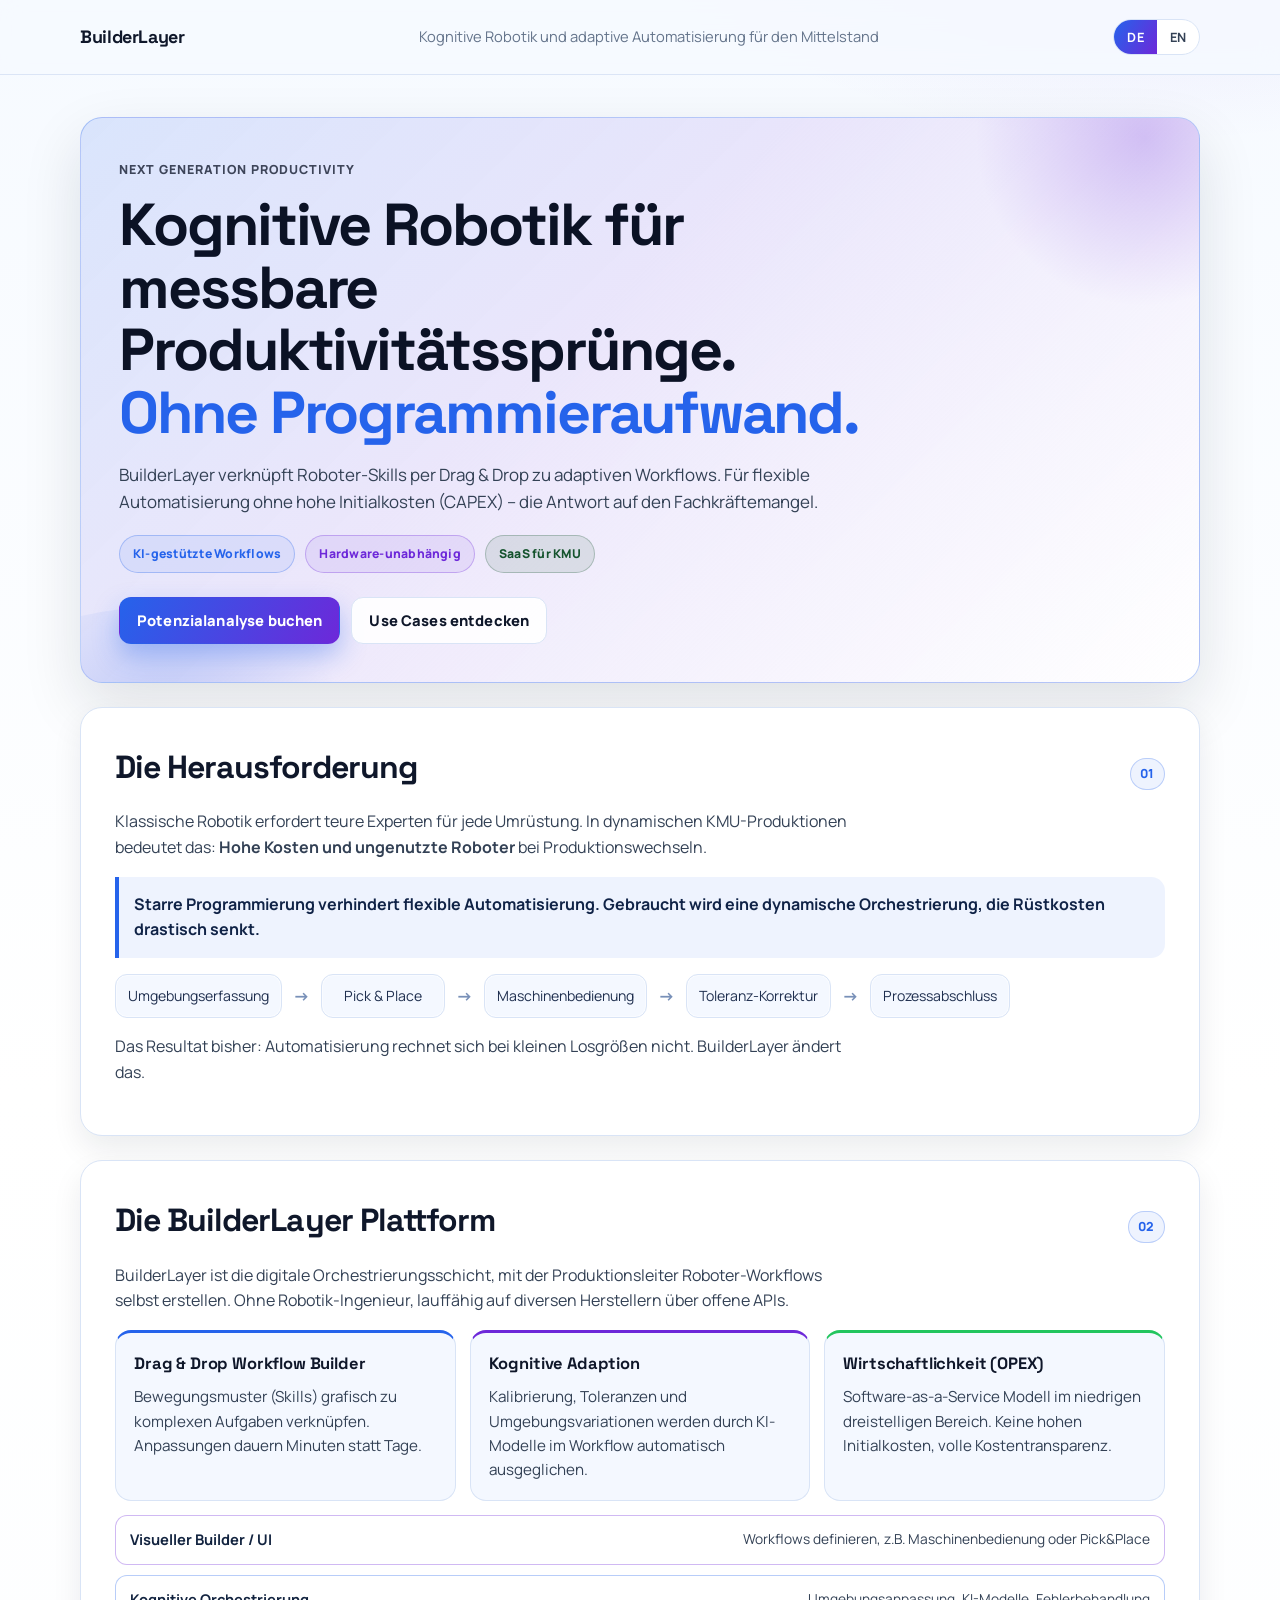
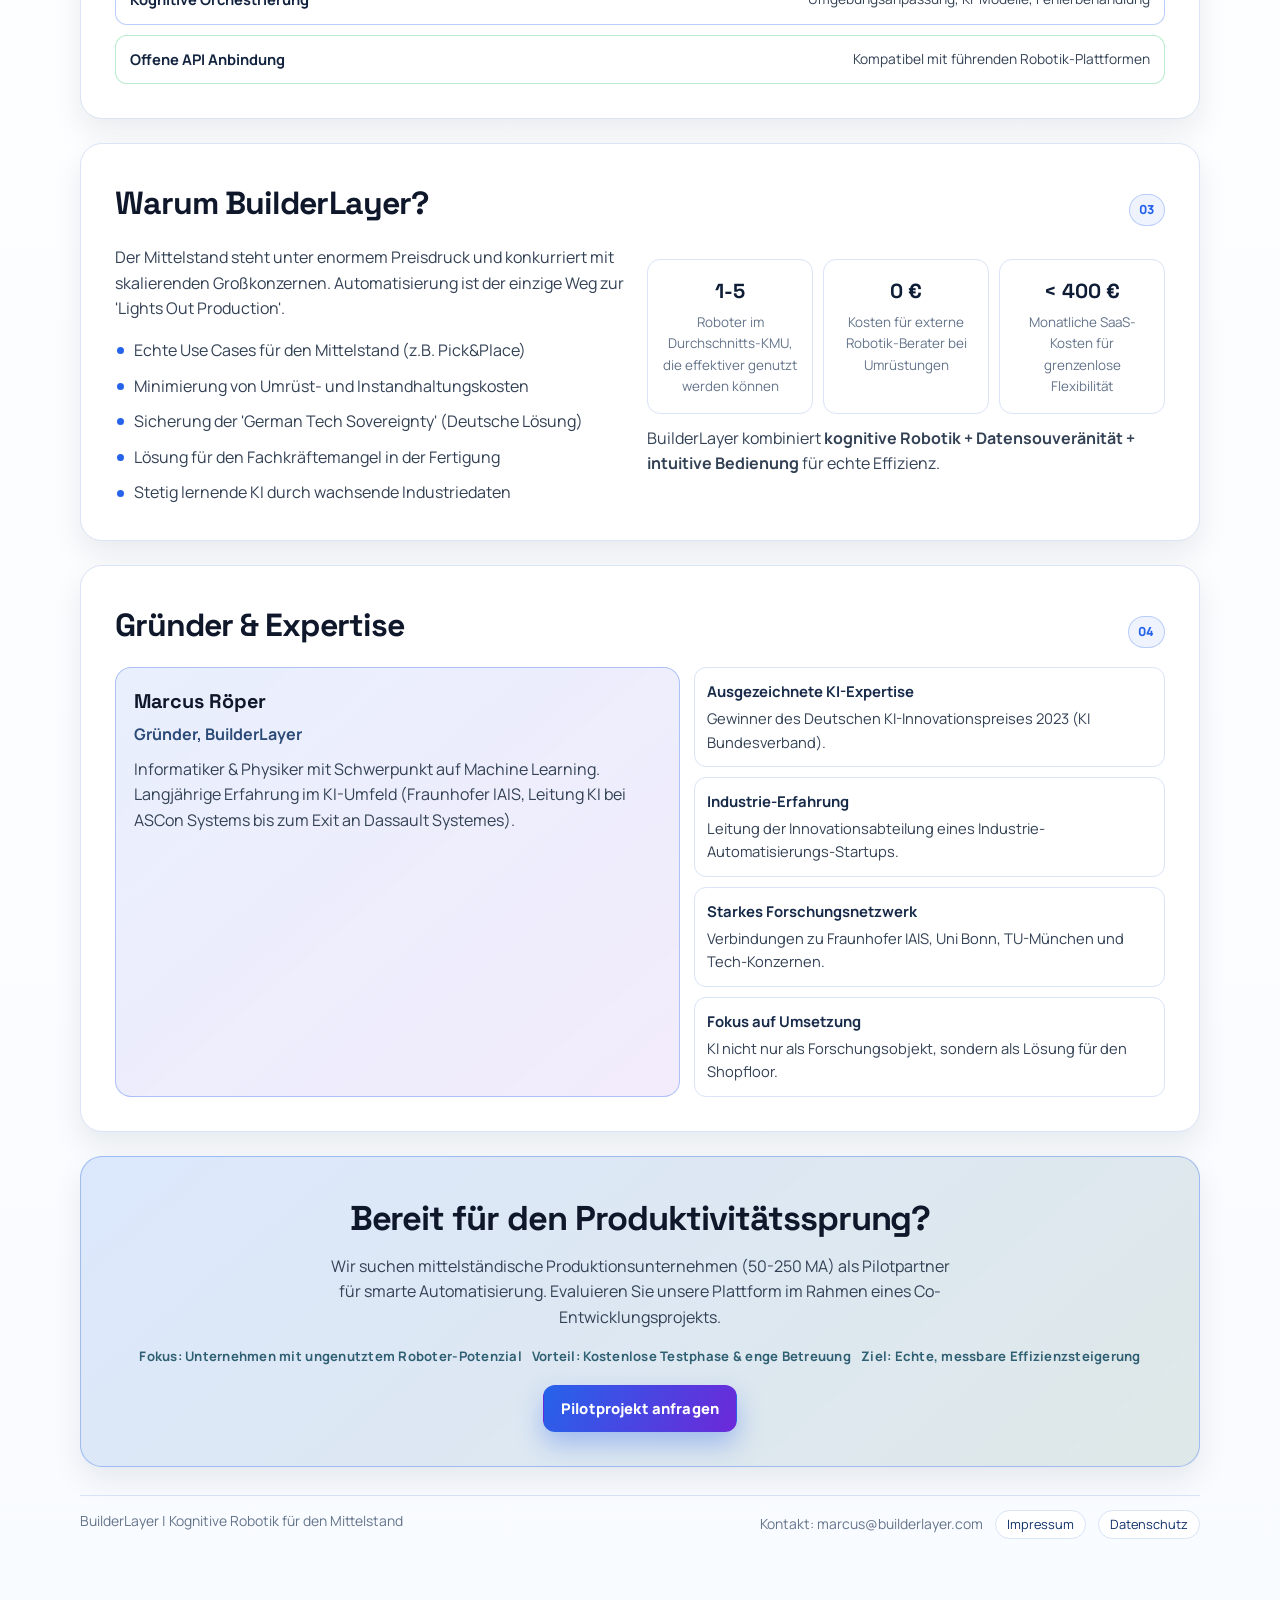
==== commit bf4107bc: "better wording" ====
--- a/index.html
+++ b/index.html
@@ -35,7 +35,7 @@
       </div>
 
       <div class="hero-actions">
-        <a class="btn btn-primary" href="mailto:marcus@builderlayer.com?subject=BuilderLayer%20Gespaech" data-i18n="heroCtaPrimary"></a>
+        <a class="btn btn-primary" href="mailto:info@builderlayer.com?subject=BuilderLayer%20Potenzialanalyse" data-i18n="heroCtaPrimary"></a>
         <a class="btn btn-ghost" href="#problem" data-i18n="heroCtaSecondary"></a>
       </div>
     </section>
@@ -166,7 +166,7 @@
         <span data-i18n="callMetaThree"></span>
       </div>
       <div class="hero-actions" style="justify-content:center; margin-top:18px;">
-        <a class="btn btn-primary" href="mailto:marcus@builderlayer.com?subject=BuilderLayer%20Call" data-i18n="callCta"></a>
+        <a class="btn btn-primary" href="mailto:marcus@builderlayer.com?subject=BuilderLayer%20Pilotprojekt" data-i18n="callCta"></a>
       </div>
     </section>
 
@@ -196,71 +196,71 @@
 
     const translations = {
       de: {
-        headerTagline: "Die fehlende Schicht zwischen Cobot und produktiver Aufgabe",
-        heroEyebrow: "AI-native Cobot Orchestrierung",
-        heroTitle: "Dein Cobot kann greifen. <strong>Wir bringen ihm bei, die ganze Schicht zu uebernehmen.</strong>",
-        heroCopy: "VLA-Modelle koennen einzelne Skills wie Greifen oder Schleifen. BuilderLayer macht daraus robuste Multi-Step-Workflows mit Logik, Fehlerbehandlung und Compliance.",
-        badgeOne: "AI-native",
-        badgeTwo: "Hardware-agnostisch",
-        badgeThree: "KMU-first",
-        heroCtaPrimary: "20-30 Min. Austausch buchen",
-        heroCtaSecondary: "Problem verstehen",
-        problemHeading: "Das Problem",
-        problemLead: "Cobots lernen schnell einzelne Handgriffe. In der Praxis braucht der Mittelstand aber keine Einzelskills, sondern <strong>zuverlaessige Prozessketten</strong>.",
-        problemStatement: "Ein Skill ist keine Aufgabe. Eine Aufgabe ist eine Kette aus Skills, Kontext, Entscheidungen und Recovery.",
-        flowOne: "Schleifen",
-        flowTwo: "QA-Check",
-        flowThree: "Nachschleifen",
-        flowFour: "Palettieren",
-        flowFive: "Naechster Job",
-        problemOutro: "Genau diese Orchestrierung fehlt heute: Der Roboter kann einen Schritt. Aber nicht die komplette Schicht.",
-        solutionHeading: "Unsere Loesung",
-        solutionLead: "BuilderLayer ist die Orchestrierungsschicht zwischen natuerlicher Sprache, AI-Modellen und Cobot-Hardware. Fuer Betriebe mit 1-50 Cobots, ohne eigenes Robotik-Team.",
-        pillarOneTitle: "Workflow-Builder",
-        pillarOneBody: "Aufgaben in natuerlicher Sprache beschreiben statt Robotik-Code schreiben.",
-        pillarTwoTitle: "Cross-Embodiment Engine",
-        pillarTwoBody: "Ein Workflow laeuft auf UR, Dobot, Fanuc oder Franka mit Hardware-Abstraktion.",
-        pillarThreeTitle: "Compliance by Design",
-        pillarThreeBody: "EU AI Act Readiness, Logging und Governance direkt im Ablauf integriert.",
-        layerTopTitle: "Natuerliche Sprache / UI",
-        layerTopBody: "Aufgabe beschreiben: Schleifen, pruefen, palettieren",
-        layerMidTitle: "BuilderLayer Orchestrator",
-        layerMidBody: "Reasoning, Error-Recovery, Monitoring, Compliance",
-        layerLowTitle: "Hardware-Abstraktionsschicht",
-        layerLowBody: "UR | Fanuc | Dobot | Franka | weitere",
-        marketHeading: "Warum jetzt",
-        marketLead: "Der Cobot-Markt waechst mit 23-33% CAGR, gleichzeitig fehlen Fachkraefte und praktikable Software-Loesungen fuer KMUs.",
-        whyOne: "Cobot-Markt 2025 bis 2034 mit starkem Wachstum",
-        whyTwo: "VLA-Modelle sind fuer Einzelskills nutzbar",
-        whyThree: "Fachkraeftemangel trifft Fertigungsbetriebe direkt",
-        whyFour: "EU AI Act belohnt integrierte Compliance",
-        whyFive: "Offene Hardware-APIs machen Integrationen schneller",
-        statOneValue: "250.000+",
-        statOneLabel: "KMUs in Europa mit Automationsdruck",
-        statTwoValue: "~120-225M $",
-        statTwoLabel: "SAM fuer europaeische KMU-Cobot-Software",
-        statThreeValue: "0",
-        statThreeLabel: "Einfache Multi-Step-Loesungen fuer KMUs heute",
-        marketTail: "BuilderLayer kombiniert <strong>Einfachheit + Hardware-Agnostik + Multi-Step-Orchestrierung</strong> in einem Produkt.",
-        founderHeading: "Gruender",
-        founderName: "Marcus Roeper",
-        founderRole: "Gruender, BuilderLayer",
-        founderBio: "Mehrjaehrige Erfahrung in industrieller KI, Aufbau einer AI-Abteilung in der Automatisierung, begleitet bis zum Exit an Dassault Systemes. Fokus heute: intelligente Robotik fuer den Mittelstand.",
-        credOneTitle: "Seriengruender",
-        credOneBody: "Startup seit 2019 durch Aufbau, Lernkurven und Pivot-Phasen gefuehrt.",
-        credTwoTitle: "Industrie-AI Leadership",
-        credTwoBody: "KI in reale Fertigungsprozesse gebracht, nicht nur in Labordemos.",
-        credThreeTitle: "Ausgezeichnete Loesungen",
-        credThreeBody: "Deutscher KI-Innovationspreis 2023 fuer angewandte KI.",
-        credFourTitle: "Starkes Netzwerk",
-        credFourBody: "Verbindungen in Forschung, Industrie und Politik.",
-        callHeading: "Lass uns ueber deinen Fertigungsalltag sprechen",
-        callBody: "Ich suche den ehrlichen Austausch mit Produktionsverantwortlichen aus dem Mittelstand: Wo helfen intelligente Cobots heute wirklich und wo nicht?",
-        callMetaOne: "Dauer: 20-30 Minuten",
-        callMetaTwo: "Format: Telefon, Video oder vor Ort",
-        callMetaThree: "Vertraulich und praxisnah",
-        callCta: "Gespaech starten",
-        footerLeft: "BuilderLayer | AI-native Orchestrierung fuer Cobots",
+        headerTagline: "Kognitive Robotik und adaptive Automatisierung für den Mittelstand",
+        heroEyebrow: "Next Generation Productivity",
+        heroTitle: "Kognitive Robotik für messbare Produktivitätssprünge. <strong>Ohne Programmieraufwand.</strong>",
+        heroCopy: "BuilderLayer verknüpft Roboter-Skills per Drag & Drop zu adaptiven Workflows. Für flexible Automatisierung ohne hohe Initialkosten (CAPEX) – die Antwort auf den Fachkräftemangel.",
+        badgeOne: "KI-gestützte Workflows",
+        badgeTwo: "Hardware-unabhängig",
+        badgeThree: "SaaS für KMU",
+        heroCtaPrimary: "Potenzialanalyse buchen",
+        heroCtaSecondary: "Use Cases entdecken",
+        problemHeading: "Die Herausforderung",
+        problemLead: "Klassische Robotik erfordert teure Experten für jede Umrüstung. In dynamischen KMU-Produktionen bedeutet das: <strong>Hohe Kosten und ungenutzte Roboter</strong> bei Produktionswechseln.",
+        problemStatement: "Starre Programmierung verhindert flexible Automatisierung. Gebraucht wird eine dynamische Orchestrierung, die Rüstkosten drastisch senkt.",
+        flowOne: "Umgebungserfassung",
+        flowTwo: "Pick & Place",
+        flowThree: "Maschinenbedienung",
+        flowFour: "Toleranz-Korrektur",
+        flowFive: "Prozessabschluss",
+        problemOutro: "Das Resultat bisher: Automatisierung rechnet sich bei kleinen Losgrößen nicht. BuilderLayer ändert das.",
+        solutionHeading: "Die BuilderLayer Plattform",
+        solutionLead: "BuilderLayer ist die digitale Orchestrierungsschicht, mit der Produktionsleiter Roboter-Workflows selbst erstellen. Ohne Robotik-Ingenieur, lauffähig auf diversen Herstellern über offene APIs.",
+        pillarOneTitle: "Drag & Drop Workflow Builder",
+        pillarOneBody: "Bewegungsmuster (Skills) grafisch zu komplexen Aufgaben verknüpfen. Anpassungen dauern Minuten statt Tage.",
+        pillarTwoTitle: "Kognitive Adaption",
+        pillarTwoBody: "Kalibrierung, Toleranzen und Umgebungsvariationen werden durch KI-Modelle im Workflow automatisch ausgeglichen.",
+        pillarThreeTitle: "Wirtschaftlichkeit (OPEX)",
+        pillarThreeBody: "Software-as-a-Service Modell im niedrigen dreistelligen Bereich. Keine hohen Initialkosten, volle Kostentransparenz.",
+        layerTopTitle: "Visueller Builder / UI",
+        layerTopBody: "Workflows definieren, z.B. Maschinenbedienung oder Pick&Place",
+        layerMidTitle: "Kognitive Orchestrierung",
+        layerMidBody: "Umgebungsanpassung, KI-Modelle, Fehlerbehandlung",
+        layerLowTitle: "Offene API Anbindung",
+        layerLowBody: "Kompatibel mit führenden Robotik-Plattformen",
+        marketHeading: "Warum BuilderLayer?",
+        marketLead: "Der Mittelstand steht unter enormem Preisdruck und konkurriert mit skalierenden Großkonzernen. Automatisierung ist der einzige Weg zur 'Lights Out Production'.",
+        whyOne: "Echte Use Cases für den Mittelstand (z.B. Pick&Place)",
+        whyTwo: "Minimierung von Umrüst- und Instandhaltungskosten",
+        whyThree: "Sicherung der 'German Tech Sovereignty' (Deutsche Lösung)",
+        whyFour: "Lösung für den Fachkräftemangel in der Fertigung",
+        whyFive: "Stetig lernende KI durch wachsende Industriedaten",
+        statOneValue: "1-5",
+        statOneLabel: "Roboter im Durchschnitts-KMU, die effektiver genutzt werden können",
+        statTwoValue: "0 €",
+        statTwoLabel: "Kosten für externe Robotik-Berater bei Umrüstungen",
+        statThreeValue: "< 400 €",
+        statThreeLabel: "Monatliche SaaS-Kosten für grenzenlose Flexibilität",
+        marketTail: "BuilderLayer kombiniert <strong>kognitive Robotik + Datensouveränität + intuitive Bedienung</strong> für echte Effizienz.",
+        founderHeading: "Gründer & Expertise",
+        founderName: "Marcus Röper",
+        founderRole: "Gründer, BuilderLayer",
+        founderBio: "Informatiker & Physiker mit Schwerpunkt auf Machine Learning. Langjährige Erfahrung im KI-Umfeld (Fraunhofer IAIS, Leitung KI bei ASCon Systems bis zum Exit an Dassault Systemes).",
+        credOneTitle: "Ausgezeichnete KI-Expertise",
+        credOneBody: "Gewinner des Deutschen KI-Innovationspreises 2023 (KI Bundesverband).",
+        credTwoTitle: "Industrie-Erfahrung",
+        credTwoBody: "Leitung der Innovationsabteilung eines Industrie-Automatisierungs-Startups.",
+        credThreeTitle: "Starkes Forschungsnetzwerk",
+        credThreeBody: "Verbindungen zu Fraunhofer IAIS, Uni Bonn, TU-München und Tech-Konzernen.",
+        credFourTitle: "Fokus auf Umsetzung",
+        credFourBody: "KI nicht nur als Forschungsobjekt, sondern als Lösung für den Shopfloor.",
+        callHeading: "Bereit für den Produktivitätssprung?",
+        callBody: "Wir suchen mittelständische Produktionsunternehmen (50-250 MA) als Pilotpartner für smarte Automatisierung. Evaluieren Sie unsere Plattform im Rahmen eines Co-Entwicklungsprojekts.",
+        callMetaOne: "Fokus: Unternehmen mit ungenutztem Roboter-Potenzial",
+        callMetaTwo: "Vorteil: Kostenlose Testphase & enge Betreuung",
+        callMetaThree: "Ziel: Echte, messbare Effizienzsteigerung",
+        callCta: "Pilotprojekt anfragen",
+        footerLeft: "BuilderLayer | Kognitive Robotik für den Mittelstand",
         footerRight: "Kontakt: marcus@builderlayer.com",
         footerImprint: "Impressum",
         footerPrivacy: "Datenschutz"
--- a/styles.css
+++ b/styles.css
@@ -2,16 +2,21 @@
   --primary: #2563EB;
   --secondary: #14532D;
   --accent: #6D28D9;
-  --bg: #0B1020;
-  --bg-light: #111827;
-  --bg-card: #1a2235;
-  --text: #E5E7EB;
-  --text-muted: #9CA3AF;
-  --text-dim: #6B7280;
-  --border: #1e2d4a;
-  --ok: #22c55e;
-  --danger: #ef4444;
-  --surface: rgba(26, 34, 53, 0.82);
+  --bg: #F6FAFF;
+  --bg-light: #FFFFFF;
+  --bg-card: #FFFFFF;
+  --text: #0F172A;
+  --text-muted: #334155;
+  --text-dim: #64748B;
+  --border: #D9E4F6;
+  --ok: #22C55E;
+  --danger: #EF4444;
+  --surface: #FFFFFF;
+  --surface-soft: #F4F8FF;
+  --surface-strong: #ECF3FF;
+  --ring: rgba(37, 99, 235, 0.22);
+  --shadow-soft: 0 14px 30px rgba(15, 23, 42, 0.08);
+  --shadow-card: 0 24px 60px rgba(15, 23, 42, 0.12);
 }
 
 * {
@@ -29,30 +34,34 @@
   font-family: "Manrope", "Segoe UI", sans-serif;
   color: var(--text);
   background:
-    radial-gradient(900px 520px at 8% -10%, rgba(37, 99, 235, 0.3), transparent 58%),
-    radial-gradient(760px 560px at 92% -18%, rgba(109, 40, 217, 0.28), transparent 60%),
-    linear-gradient(180deg, var(--bg) 0%, var(--bg-light) 100%);
-  line-height: 1.5;
+    radial-gradient(980px 560px at 90% -6%, rgba(109, 40, 217, 0.13), transparent 60%),
+    radial-gradient(860px 540px at 6% -12%, rgba(37, 99, 235, 0.17), transparent 62%),
+    linear-gradient(180deg, var(--bg) 0%, var(--bg-light) 34%, #f8fbff 100%);
+  line-height: 1.6;
   -webkit-font-smoothing: antialiased;
   text-rendering: optimizeLegibility;
 }
 
+a {
+  color: inherit;
+}
+
 .wrap {
-  width: min(1080px, 92vw);
+  width: min(1120px, 92vw);
   margin: 0 auto;
 }
 
 .site-header {
   position: sticky;
   top: 0;
-  z-index: 20;
-  backdrop-filter: blur(10px);
-  background: rgba(11, 16, 32, 0.72);
-  border-bottom: 1px solid rgba(30, 45, 74, 0.6);
+  z-index: 30;
+  backdrop-filter: blur(12px);
+  background: rgba(246, 250, 255, 0.84);
+  border-bottom: 1px solid rgba(217, 228, 246, 0.92);
 }
 
 .header-inner {
-  min-height: 72px;
+  min-height: 74px;
   display: grid;
   grid-template-columns: auto 1fr auto;
   align-items: center;
@@ -61,16 +70,16 @@
 
 .brand {
   font-family: "Space Grotesk", sans-serif;
-  font-size: 1.05rem;
+  font-size: 1.12rem;
   font-weight: 700;
-  color: white;
+  color: var(--text);
   text-decoration: none;
   letter-spacing: -0.02em;
 }
 
 .tagline {
-  color: var(--text-muted);
-  font-size: 0.9rem;
+  color: var(--text-dim);
+  font-size: 0.92rem;
   text-align: center;
 }
 
@@ -79,118 +88,152 @@
   border: 1px solid var(--border);
   border-radius: 999px;
   overflow: hidden;
-  background: rgba(17, 24, 39, 0.9);
+  background: #ffffff;
 }
 
 .lang-btn {
   border: 0;
   background: transparent;
   color: var(--text-muted);
-  font-family: "JetBrains Mono", monospace;
-  font-size: 0.74rem;
-  padding: 8px 12px;
+  font-family: "Manrope", "Segoe UI", sans-serif;
+  font-size: 0.8rem;
+  font-weight: 700;
+  letter-spacing: 0.01em;
+  padding: 8px 13px;
   cursor: pointer;
 }
 
 .lang-btn[aria-pressed="true"] {
-  color: white;
+  color: #ffffff;
   background: linear-gradient(120deg, var(--primary), var(--accent));
 }
 
 main {
-  padding: 38px 0 70px;
-  display: grid;
-  gap: 20px;
+  padding: 42px 0 74px;
+  display: grid;
+  gap: 24px;
 }
 
 section {
-  border: 1px solid rgba(30, 45, 74, 0.9);
+  border: 1px solid var(--border);
   background: var(--surface);
-  border-radius: 18px;
-  padding: 26px;
-  box-shadow: 0 22px 65px rgba(0, 0, 0, 0.24);
+  border-radius: 22px;
+  padding: 34px;
+  box-shadow: var(--shadow-soft);
 }
 
 .hero {
-  padding: 34px 30px;
+  position: relative;
+  overflow: hidden;
+  padding: 38px;
+  border-color: rgba(37, 99, 235, 0.3);
   background:
-    linear-gradient(135deg, rgba(37, 99, 235, 0.13), rgba(109, 40, 217, 0.13)),
-    rgba(26, 34, 53, 0.86);
+    linear-gradient(136deg, rgba(37, 99, 235, 0.14), rgba(109, 40, 217, 0.1) 42%, rgba(255, 255, 255, 0.92));
+  box-shadow: var(--shadow-card);
+}
+
+.hero::before,
+.hero::after {
+  content: "";
+  position: absolute;
+  pointer-events: none;
+}
+
+.hero::before {
+  width: 340px;
+  height: 340px;
+  border-radius: 50%;
+  right: -115px;
+  top: -150px;
+  background: radial-gradient(circle, rgba(109, 40, 217, 0.24) 0%, rgba(109, 40, 217, 0) 70%);
+}
+
+.hero::after {
+  width: 440px;
+  height: 260px;
+  left: -140px;
+  bottom: -185px;
+  border-radius: 50%;
+  background: radial-gradient(circle, rgba(37, 99, 235, 0.24) 0%, rgba(37, 99, 235, 0) 72%);
+}
+
+.hero > * {
+  position: relative;
+  z-index: 1;
 }
 
 .eyebrow {
   display: inline-flex;
   align-items: center;
   gap: 7px;
-  font-size: 0.76rem;
-  letter-spacing: 0.07em;
+  font-size: 0.78rem;
+  letter-spacing: 0.08em;
   text-transform: uppercase;
-  color: #9bbdff;
-  font-weight: 700;
+  color: rgba(15, 23, 42, 0.78);
+  font-weight: 800;
   margin-bottom: 14px;
 }
 
 .hero h1 {
   font-family: "Space Grotesk", sans-serif;
-  font-size: clamp(1.9rem, 4.7vw, 3.2rem);
-  line-height: 1.08;
-  letter-spacing: -0.03em;
-  margin-bottom: 14px;
-  max-width: 19ch;
+  font-size: clamp(2rem, 5vw, 3.7rem);
+  line-height: 1.06;
+  letter-spacing: -0.035em;
+  margin-bottom: 16px;
+  max-width: 20ch;
+  color: #0b1225;
 }
 
 .hero h1 strong {
-  background: linear-gradient(135deg, var(--primary), var(--accent));
-  -webkit-background-clip: text;
-  background-clip: text;
-  -webkit-text-fill-color: transparent;
+  color: var(--primary);
 }
 
 .hero-copy {
-  max-width: 70ch;
-  color: var(--text-muted);
-  font-size: 1.02rem;
+  max-width: 72ch;
+  color: var(--text-muted);
+  font-size: 1.06rem;
 }
 
 .badge-row {
   display: flex;
   flex-wrap: wrap;
   gap: 10px;
-  margin-top: 18px;
+  margin-top: 20px;
 }
 
 .badge {
   border-radius: 999px;
-  font-size: 0.72rem;
-  font-weight: 700;
-  letter-spacing: 0.03em;
-  padding: 8px 12px;
+  font-size: 0.76rem;
+  font-weight: 800;
+  letter-spacing: 0.02em;
+  padding: 8px 13px;
   border: 1px solid transparent;
+  background: #ffffff;
 }
 
 .badge.b1 {
-  color: #93c5fd;
-  border-color: rgba(37, 99, 235, 0.45);
-  background: rgba(37, 99, 235, 0.16);
+  color: var(--primary);
+  border-color: rgba(37, 99, 235, 0.3);
+  background: rgba(37, 99, 235, 0.08);
 }
 
 .badge.b2 {
-  color: #c4b5fd;
-  border-color: rgba(109, 40, 217, 0.45);
-  background: rgba(109, 40, 217, 0.16);
+  color: var(--accent);
+  border-color: rgba(109, 40, 217, 0.3);
+  background: rgba(109, 40, 217, 0.08);
 }
 
 .badge.b3 {
-  color: #86efac;
-  border-color: rgba(34, 197, 94, 0.45);
-  background: rgba(20, 83, 45, 0.4);
+  color: var(--secondary);
+  border-color: rgba(20, 83, 45, 0.26);
+  background: rgba(20, 83, 45, 0.1);
 }
 
 .hero-actions {
-  margin-top: 22px;
+  margin-top: 24px;
   display: flex;
   flex-wrap: wrap;
-  gap: 10px;
+  gap: 11px;
 }
 
 .btn {
@@ -200,111 +243,136 @@
   text-decoration: none;
   border-radius: 12px;
   border: 1px solid transparent;
-  padding: 10px 14px;
-  font-size: 0.9rem;
-  font-weight: 700;
-  transition: transform 0.2s ease, border-color 0.2s ease;
+  padding: 11px 17px;
+  font-size: 0.92rem;
+  font-weight: 800;
+  letter-spacing: 0.01em;
+  transition: transform 0.2s ease, box-shadow 0.2s ease, border-color 0.2s ease;
 }
 
 .btn:hover {
   transform: translateY(-1px);
 }
 
+.btn:focus-visible,
+.lang-btn:focus-visible,
+.footer-link:focus-visible,
+.nav-link:focus-visible,
+.back-link:focus-visible {
+  outline: 0;
+  box-shadow: 0 0 0 4px var(--ring);
+}
+
 .btn-primary {
-  color: white;
+  color: #ffffff;
   background: linear-gradient(120deg, var(--primary), var(--accent));
+  box-shadow: 0 12px 26px rgba(37, 99, 235, 0.34);
 }
 
 .btn-ghost {
   color: var(--text);
-  border-color: rgba(156, 163, 175, 0.5);
-  background: rgba(17, 24, 39, 0.68);
+  border-color: var(--border);
+  background: rgba(255, 255, 255, 0.92);
 }
 
 .section-head {
   display: flex;
   align-items: baseline;
   justify-content: space-between;
-  gap: 8px;
-  margin-bottom: 14px;
+  gap: 10px;
+  margin-bottom: 16px;
 }
 
 .section-head h2 {
   font-family: "Space Grotesk", sans-serif;
-  font-size: 1.45rem;
-  letter-spacing: -0.02em;
+  font-size: clamp(1.5rem, 3.2vw, 2rem);
+  letter-spacing: -0.03em;
+  color: #0f172a;
 }
 
 .section-index {
-  color: #7da8ff;
-  font-family: "JetBrains Mono", monospace;
-  font-weight: 700;
+  color: var(--primary);
+  font-weight: 800;
   font-size: 0.78rem;
+  letter-spacing: 0.04em;
+  border: 1px solid rgba(37, 99, 235, 0.26);
+  background: rgba(37, 99, 235, 0.08);
+  padding: 5px 9px;
+  border-radius: 999px;
 }
 
 .lead {
   color: var(--text-muted);
-  margin-bottom: 14px;
+  margin-bottom: 16px;
   max-width: 74ch;
 }
 
 .statement {
-  padding: 14px;
-  border-left: 3px solid var(--primary);
-  border-radius: 0 12px 12px 0;
-  background: rgba(37, 99, 235, 0.12);
-  margin-bottom: 15px;
-  color: #dbe7ff;
+  padding: 15px;
+  border-left: 4px solid var(--primary);
+  border-radius: 0 14px 14px 0;
+  background: rgba(37, 99, 235, 0.08);
+  margin-bottom: 16px;
+  color: #102347;
   font-weight: 700;
 }
 
 .workflow {
   display: flex;
   flex-wrap: wrap;
-  gap: 10px;
+  gap: 11px;
   align-items: center;
-  margin: 14px 0;
+  margin: 16px 0;
 }
 
 .step {
   padding: 10px 12px;
-  border-radius: 10px;
-  background: rgba(17, 24, 39, 0.9);
-  border: 1px solid var(--border);
-  font-size: 0.86rem;
-  min-width: 120px;
+  border-radius: 12px;
+  background: var(--surface-soft);
+  border: 1px solid var(--border);
+  box-shadow: inset 0 0 0 1px rgba(255, 255, 255, 0.5);
+  font-size: 0.88rem;
+  min-width: 124px;
   text-align: center;
+  color: #1f2f4f;
 }
 
 .arrow {
-  color: #809bc8;
+  color: #7890b8;
   font-size: 1.05rem;
-  font-weight: 700;
+  font-weight: 800;
 }
 
 .grid-3 {
   display: grid;
   grid-template-columns: repeat(3, minmax(0, 1fr));
-  gap: 12px;
+  gap: 14px;
 }
 
 .grid-2 {
   display: grid;
   grid-template-columns: repeat(2, minmax(0, 1fr));
-  gap: 12px;
+  gap: 14px;
 }
 
 .card {
-  background: rgba(17, 24, 39, 0.75);
-  border: 1px solid var(--border);
-  border-radius: 14px;
-  padding: 16px;
+  background: var(--surface-soft);
+  border: 1px solid var(--border);
+  border-radius: 16px;
+  padding: 18px;
+  transition: transform 0.2s ease, box-shadow 0.2s ease;
+}
+
+.card:hover {
+  transform: translateY(-2px);
+  box-shadow: var(--shadow-soft);
 }
 
 .card h3 {
   font-family: "Space Grotesk", sans-serif;
-  font-size: 1rem;
+  font-size: 1.03rem;
   margin-bottom: 8px;
+  letter-spacing: -0.01em;
 }
 
 .card p {
@@ -313,77 +381,78 @@
 }
 
 .card.c1 {
-  border-top: 2px solid var(--primary);
+  border-top: 3px solid var(--primary);
 }
 
 .card.c2 {
-  border-top: 2px solid var(--accent);
+  border-top: 3px solid var(--accent);
 }
 
 .card.c3 {
-  border-top: 2px solid var(--ok);
+  border-top: 3px solid var(--ok);
 }
 
 .stack {
   display: grid;
-  gap: 9px;
-  margin-top: 12px;
+  gap: 10px;
+  margin-top: 14px;
 }
 
 .layer {
   border-radius: 12px;
   border: 1px solid var(--border);
-  padding: 11px 13px;
-  background: rgba(17, 24, 39, 0.86);
+  padding: 12px 14px;
+  background: #ffffff;
   display: flex;
   flex-wrap: wrap;
   justify-content: space-between;
-  gap: 8px;
+  gap: 9px;
 }
 
 .layer strong {
-  font-size: 0.9rem;
+  font-size: 0.92rem;
+  color: #12233f;
 }
 
 .layer span {
   color: var(--text-muted);
-  font-size: 0.84rem;
+  font-size: 0.86rem;
 }
 
 .layer.top {
-  border-color: rgba(109, 40, 217, 0.5);
+  border-color: rgba(109, 40, 217, 0.32);
 }
 
 .layer.mid {
-  border-color: rgba(37, 99, 235, 0.5);
+  border-color: rgba(37, 99, 235, 0.32);
 }
 
 .layer.low {
-  border-color: rgba(34, 197, 94, 0.5);
+  border-color: rgba(34, 197, 94, 0.32);
 }
 
 .bullet-list {
   display: grid;
-  gap: 9px;
+  gap: 10px;
   list-style: none;
   margin-top: 10px;
 }
 
 .bullet-list li {
   position: relative;
-  padding-left: 18px;
+  padding-left: 19px;
   color: var(--text-muted);
 }
 
 .bullet-list li::before {
-  content: "->";
+  content: "";
   position: absolute;
-  left: 0;
-  top: 0;
-  color: var(--primary);
-  font-family: "JetBrains Mono", monospace;
-  font-size: 0.74rem;
-  font-weight: 700;
+  left: 2px;
+  top: 0.57em;
+  width: 7px;
+  height: 7px;
+  border-radius: 999px;
+  background: var(--primary);
 }
 
 .stats {
@@ -395,25 +464,22 @@
 
 .stat {
   border: 1px solid var(--border);
-  border-radius: 12px;
-  background: rgba(17, 24, 39, 0.9);
-  padding: 14px;
+  border-radius: 13px;
+  background: #ffffff;
+  padding: 15px 12px;
   text-align: center;
 }
 
 .stat strong {
   display: block;
-  font-size: 1.24rem;
+  font-size: 1.27rem;
   font-family: "Space Grotesk", sans-serif;
   margin-bottom: 4px;
-  background: linear-gradient(135deg, var(--primary), var(--accent));
-  -webkit-background-clip: text;
-  background-clip: text;
-  -webkit-text-fill-color: transparent;
+  color: #0e1c36;
 }
 
 .stat span {
-  color: var(--text-muted);
+  color: var(--text-dim);
   font-size: 0.84rem;
   display: block;
 }
@@ -425,21 +491,26 @@
 }
 
 .founder-main {
-  background: linear-gradient(140deg, rgba(37, 99, 235, 0.14), rgba(109, 40, 217, 0.14));
-  border: 1px solid rgba(37, 99, 235, 0.36);
-  border-radius: 14px;
-  padding: 16px;
+  background: linear-gradient(140deg, rgba(37, 99, 235, 0.1), rgba(109, 40, 217, 0.09));
+  border: 1px solid rgba(37, 99, 235, 0.32);
+  border-radius: 16px;
+  padding: 18px;
 }
 
 .founder-main h3 {
   font-family: "Space Grotesk", sans-serif;
-  font-size: 1.2rem;
+  font-size: 1.24rem;
   margin-bottom: 4px;
 }
 
+.founder-main span {
+  color: #2b4a77;
+  font-weight: 700;
+}
+
 .founder-main p {
   color: var(--text-muted);
-  margin-top: 8px;
+  margin-top: 9px;
 }
 
 .cred-list {
@@ -451,31 +522,32 @@
 .cred-list li {
   border: 1px solid var(--border);
   border-radius: 12px;
-  padding: 11px;
-  background: rgba(17, 24, 39, 0.85);
-  color: var(--text-muted);
-  font-size: 0.9rem;
+  padding: 12px;
+  background: #ffffff;
+  color: var(--text-muted);
+  font-size: 0.92rem;
 }
 
 .cred-list strong {
-  color: #dbe6ff;
+  color: #172a49;
   display: block;
   margin-bottom: 3px;
-  font-size: 0.92rem;
+  font-size: 0.93rem;
 }
 
 .call {
   text-align: center;
   background:
-    linear-gradient(140deg, rgba(37, 99, 235, 0.16), rgba(20, 83, 45, 0.2)),
-    rgba(17, 24, 39, 0.86);
-  border-color: rgba(34, 197, 94, 0.4);
+    linear-gradient(140deg, rgba(37, 99, 235, 0.13), rgba(20, 83, 45, 0.11)),
+    #f7fbff;
+  border-color: rgba(37, 99, 235, 0.34);
 }
 
 .call h2 {
   font-family: "Space Grotesk", sans-serif;
-  font-size: clamp(1.4rem, 3vw, 2rem);
+  font-size: clamp(1.45rem, 3vw, 2.15rem);
   margin-bottom: 8px;
+  letter-spacing: -0.03em;
 }
 
 .call p {
@@ -485,11 +557,11 @@
 }
 
 .call-meta {
-  margin-top: 14px;
-  color: #9bd0ab;
-  font-family: "JetBrains Mono", monospace;
-  font-size: 0.78rem;
-  letter-spacing: 0.03em;
+  margin-top: 15px;
+  color: #2f5f72;
+  font-size: 0.82rem;
+  font-weight: 700;
+  letter-spacing: 0.02em;
   display: flex;
   justify-content: center;
   flex-wrap: wrap;
@@ -498,10 +570,10 @@
 
 footer {
   margin-top: 4px;
-  padding-top: 12px;
-  border-top: 1px solid rgba(30, 45, 74, 0.9);
+  padding-top: 14px;
+  border-top: 1px solid var(--border);
   color: var(--text-dim);
-  font-size: 0.86rem;
+  font-size: 0.87rem;
   display: flex;
   justify-content: space-between;
   gap: 12px;
@@ -519,46 +591,47 @@
 .nav-link,
 .back-link {
   text-decoration: none;
-  color: #c9dcff;
-  border: 1px solid rgba(156, 163, 175, 0.45);
+  color: #103069;
+  border: 1px solid var(--border);
   border-radius: 999px;
-  padding: 6px 10px;
-  font-size: 0.78rem;
+  padding: 7px 11px;
+  font-size: 0.8rem;
   line-height: 1;
-  background: rgba(17, 24, 39, 0.74);
-  transition: transform 0.2s ease;
+  background: #ffffff;
+  transition: transform 0.2s ease, border-color 0.2s ease;
 }
 
 .nav-link,
 .back-link {
   font-size: 0.88rem;
   border-radius: 12px;
-  padding: 8px 12px;
+  padding: 9px 13px;
 }
 
 .footer-link:hover,
 .nav-link:hover,
 .back-link:hover {
   transform: translateY(-1px);
+  border-color: rgba(37, 99, 235, 0.38);
 }
 
 /* Legal pages */
 .legal-page {
-  padding-bottom: 40px;
+  padding-bottom: 46px;
 }
 
 .legal-page .site-header {
-  margin-bottom: 26px;
+  margin-bottom: 30px;
 }
 
 .legal-page .wrap {
-  width: min(1020px, 92vw);
+  width: min(1060px, 92vw);
 }
 
 .legal-page .header-inner {
   display: flex;
   justify-content: space-between;
-  gap: 12px;
+  gap: 14px;
 }
 
 .header-links {
@@ -569,34 +642,30 @@
 }
 
 .legal-card {
-  border: 1px solid rgba(30, 45, 74, 0.9);
-  background: rgba(26, 34, 53, 0.84);
-  border-radius: 18px;
-  padding: 28px;
-  box-shadow: 0 22px 65px rgba(0, 0, 0, 0.24);
+  border: 1px solid var(--border);
+  background: #ffffff;
+  border-radius: 22px;
+  padding: 30px;
+  box-shadow: var(--shadow-soft);
 }
 
 .legal-page .eyebrow {
-  font-family: "JetBrains Mono", monospace;
   margin-bottom: 10px;
 }
 
 .legal-title {
   font-family: "Space Grotesk", sans-serif;
-  font-size: clamp(1.8rem, 4vw, 2.5rem);
-  line-height: 1.1;
-  letter-spacing: -0.02em;
-  margin-bottom: 8px;
-  background: linear-gradient(135deg, var(--primary), var(--accent));
-  -webkit-background-clip: text;
-  background-clip: text;
-  -webkit-text-fill-color: transparent;
+  font-size: clamp(1.8rem, 4vw, 2.7rem);
+  line-height: 1.05;
+  letter-spacing: -0.03em;
+  margin-bottom: 9px;
+  color: #0f1e3a;
 }
 
 .intro {
   color: var(--text-muted);
-  margin-bottom: 20px;
-  font-size: 0.95rem;
+  margin-bottom: 22px;
+  font-size: 0.96rem;
 }
 
 .legal-grid {
@@ -608,7 +677,7 @@
 .legal-block {
   border: 1px solid var(--border);
   border-radius: 14px;
-  background: rgba(17, 24, 39, 0.82);
+  background: var(--surface-soft);
   padding: 14px;
 }
 
@@ -620,7 +689,7 @@
   font-family: "Space Grotesk", sans-serif;
   font-size: 1rem;
   margin-bottom: 8px;
-  color: #dbe6ff;
+  color: #152a4e;
 }
 
 .legal-block p {
@@ -630,17 +699,18 @@
 }
 
 .legal-block strong {
-  color: #eaf0ff;
+  color: #132645;
 }
 
 .legal-page a {
-  color: #8cb8ff;
+  color: var(--primary);
+  word-break: break-word;
 }
 
 .footer-note {
-  margin-top: 18px;
+  margin-top: 19px;
   color: var(--text-dim);
-  font-size: 0.8rem;
+  font-size: 0.82rem;
   text-align: center;
 }
 
@@ -650,33 +720,33 @@
 
 .privacy-page .legal-card h2.wp-block-heading {
   font-family: "Space Grotesk", sans-serif;
-  font-size: clamp(1.5rem, 3vw, 2rem);
+  font-size: clamp(1.5rem, 3vw, 2.1rem);
   line-height: 1.2;
-  letter-spacing: -0.02em;
-  margin: 28px 0 10px;
-  color: #dbe6ff;
+  letter-spacing: -0.03em;
+  margin: 30px 0 10px;
+  color: #152a4e;
   border-top: 1px solid var(--border);
-  padding-top: 18px;
+  padding-top: 20px;
 }
 
 .privacy-page .legal-card h3 {
   font-family: "Space Grotesk", sans-serif;
-  font-size: 1.16rem;
+  font-size: 1.18rem;
   margin: 22px 0 8px;
-  color: #cfe0ff;
+  color: #19345f;
 }
 
 .privacy-page .legal-card h4 {
   font-family: "Space Grotesk", sans-serif;
   font-size: 1rem;
   margin: 16px 0 6px;
-  color: #c1d8ff;
+  color: #20447a;
 }
 
 .privacy-page .legal-card h5 {
   font-size: 0.96rem;
   margin: 12px 0 6px;
-  color: #b7d1ff;
+  color: #2a4e88;
 }
 
 .privacy-page .legal-card p,
@@ -693,10 +763,6 @@
 
 .privacy-page .legal-card li {
   margin-bottom: 8px;
-}
-
-.privacy-page .legal-card a {
-  word-break: break-word;
 }
 
 .reveal {
@@ -713,12 +779,16 @@
 @media (max-width: 960px) {
   .header-inner {
     grid-template-columns: 1fr;
-    padding: 10px 0;
+    padding: 11px 0;
     gap: 8px;
   }
 
   .tagline {
     text-align: left;
+  }
+
+  .hero {
+    padding: 31px;
   }
 
   .grid-3,
@@ -729,7 +799,10 @@
   }
 
   .legal-page .header-inner {
-    grid-template-columns: unset;
+    display: flex;
+    flex-direction: column;
+    align-items: flex-start;
+    gap: 10px;
   }
 }
 
@@ -739,7 +812,7 @@
   }
 
   .legal-card {
-    padding: 20px;
+    padding: 22px;
   }
 
   .legal-page .header-inner {
@@ -749,15 +822,15 @@
 
 @media (max-width: 680px) {
   main {
-    padding-top: 22px;
+    padding-top: 24px;
   }
 
   section {
-    padding: 20px;
+    padding: 22px;
   }
 
   .hero {
-    padding: 24px 20px;
+    padding: 25px 22px;
   }
 
   .workflow {
@@ -776,4 +849,4 @@
   .hero-actions {
     width: 100%;
   }
-}
+}
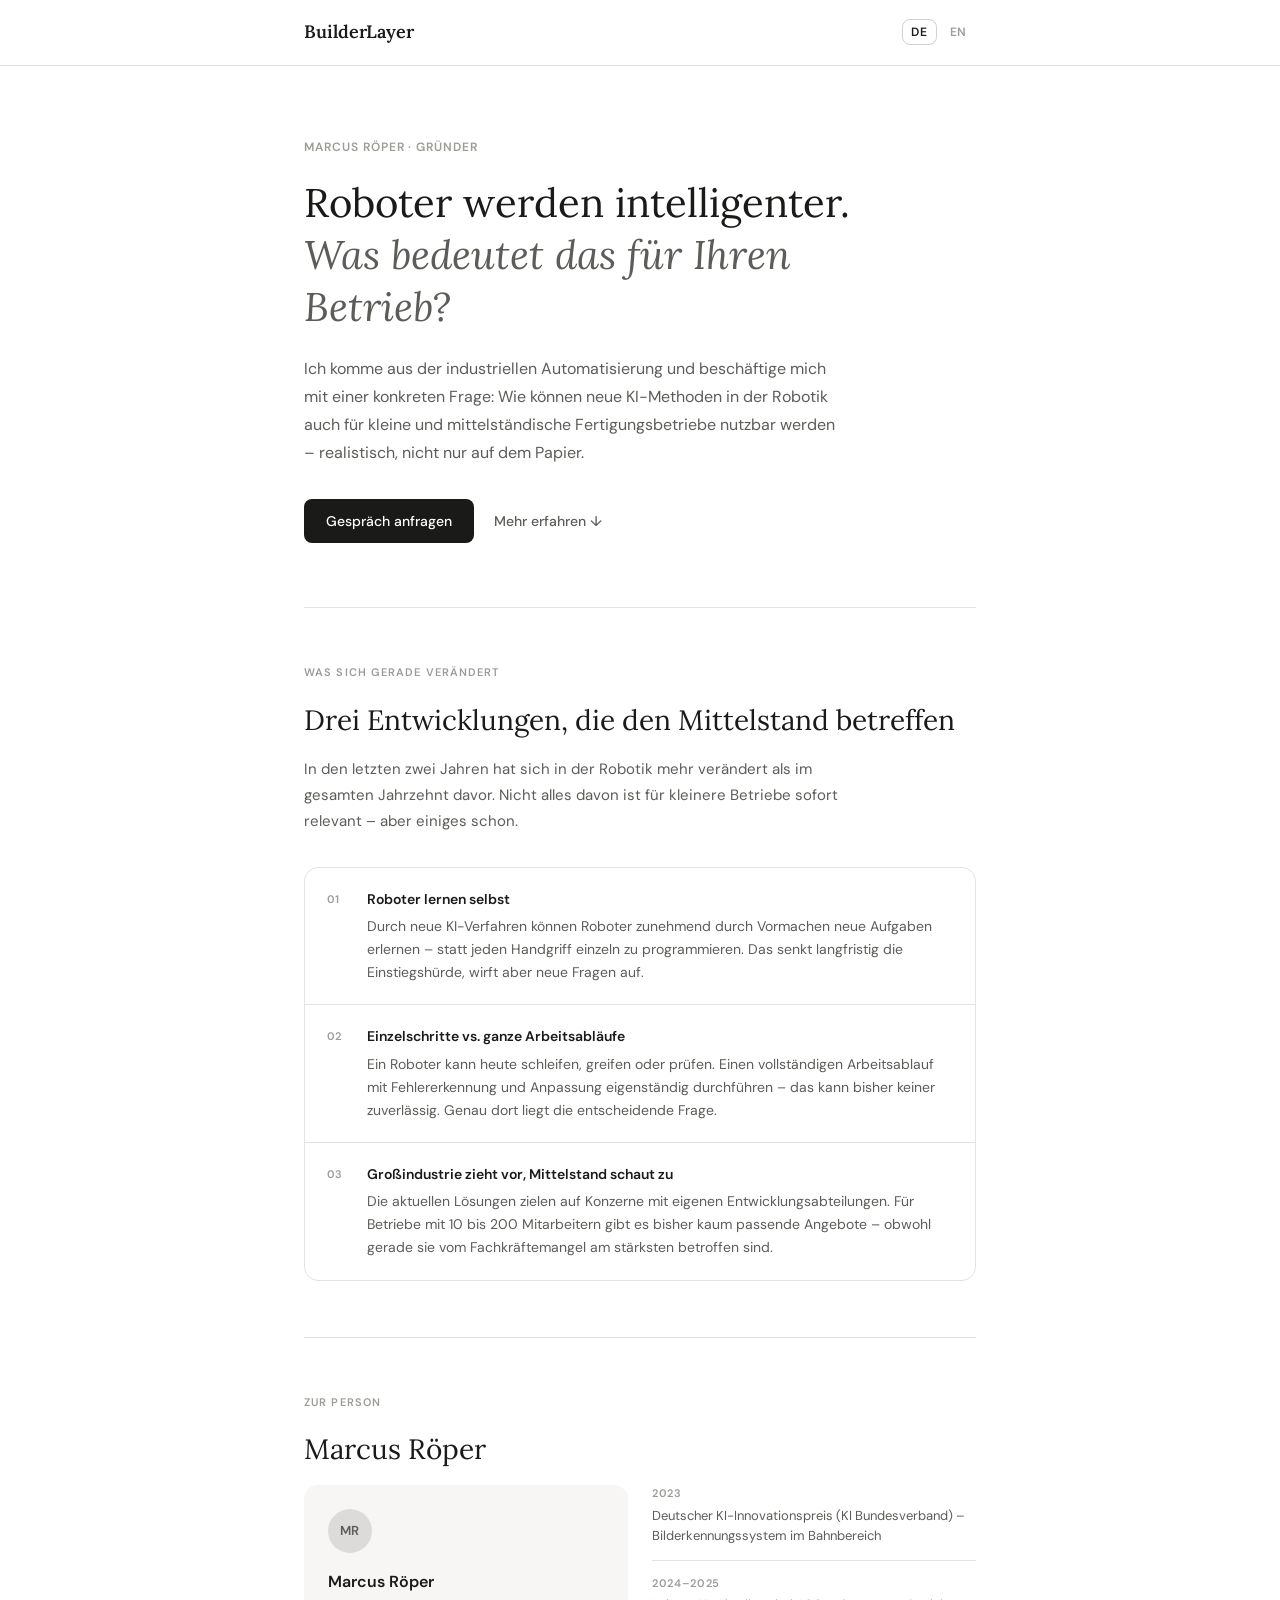
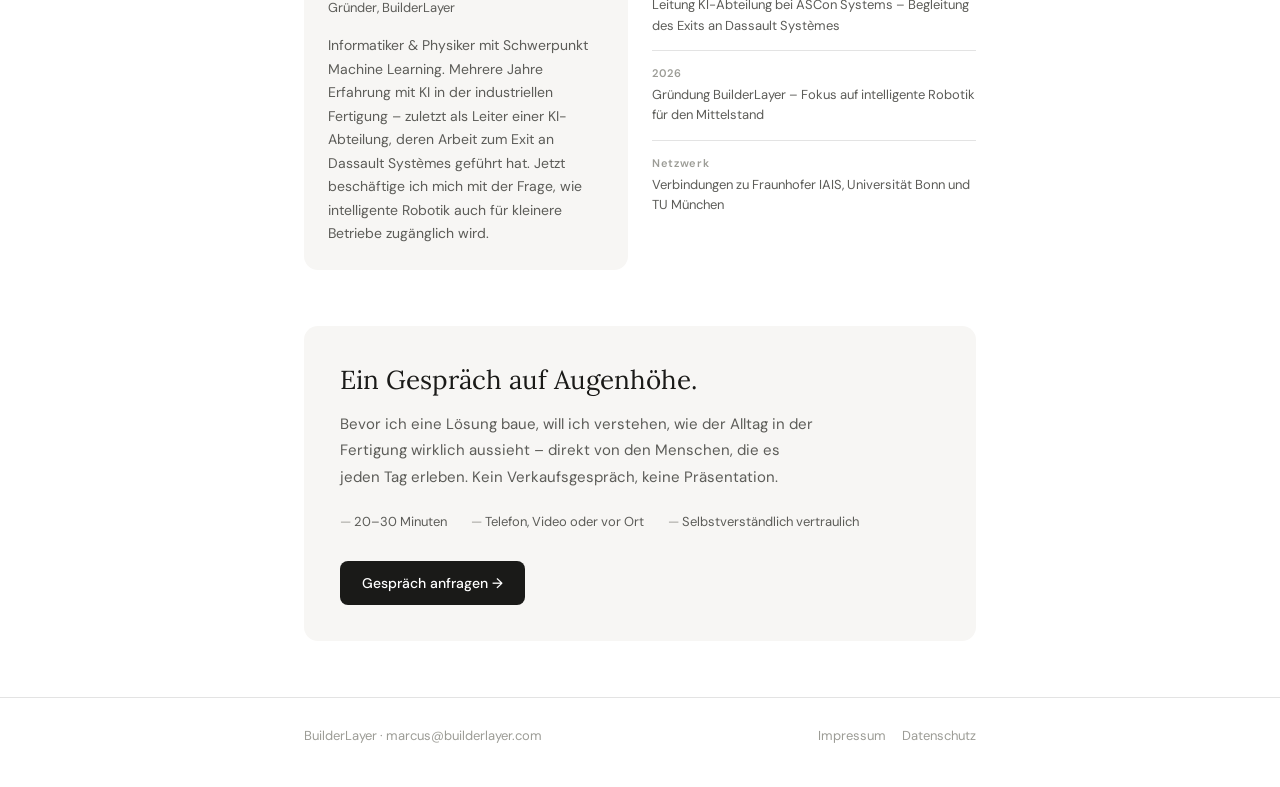
==== commit 1ec81cc2: "easier texts on landing page" ====
--- a/index.html
+++ b/index.html
@@ -3,187 +3,533 @@
 <head>
   <meta charset="utf-8">
   <meta name="viewport" content="width=device-width, initial-scale=1">
-  <title>BuilderLayer | AI-native Cobot Orchestration</title>
-  <meta name="description" content="BuilderLayer macht aus Cobot-Einzelskills produktive Multi-Step-Workflows fuer den Mittelstand.">
+  <title>BuilderLayer | Marcus Röper</title>
+  <meta name="description" content="Marcus Röper spricht mit mittelständischen Fertigungsbetrieben über KI in der Robotik – bevor er baut.">
   <link rel="preconnect" href="https://fonts.googleapis.com">
   <link rel="preconnect" href="https://fonts.gstatic.com" crossorigin>
-  <link href="https://fonts.googleapis.com/css2?family=JetBrains+Mono:wght@500;700&family=Manrope:wght@400;500;600;700;800&family=Space+Grotesk:wght@500;700&display=swap" rel="stylesheet">
-  <link rel="stylesheet" href="./styles.css">
+  <link href="https://fonts.googleapis.com/css2?family=Lora:ital,wght@0,400;0,600;1,400&family=DM+Sans:wght@400;500;600&display=swap" rel="stylesheet">
+  <style>
+    *, *::before, *::after { box-sizing: border-box; margin: 0; padding: 0; }
+
+    :root {
+      --bg: #ffffff;
+      --bg-subtle: #f7f6f4;
+      --text: #1a1a18;
+      --text-muted: #5c5c58;
+      --text-faint: #9c9c96;
+      --border: rgba(26,26,24,0.12);
+      --border-mid: rgba(26,26,24,0.20);
+      --accent: #1a1a18;
+      --radius-md: 8px;
+      --radius-lg: 14px;
+      --font-serif: 'Lora', Georgia, serif;
+      --font-sans: 'DM Sans', system-ui, sans-serif;
+    }
+
+    @media (prefers-color-scheme: dark) {
+      :root {
+        --bg: #141412;
+        --bg-subtle: #1e1e1b;
+        --text: #f0efe9;
+        --text-muted: #a8a89e;
+        --text-faint: #666660;
+        --border: rgba(240,239,233,0.10);
+        --border-mid: rgba(240,239,233,0.18);
+        --accent: #f0efe9;
+      }
+    }
+
+    html { scroll-behavior: smooth; }
+
+    body {
+      font-family: var(--font-sans);
+      background: var(--bg);
+      color: var(--text);
+      font-size: 16px;
+      line-height: 1.6;
+      -webkit-font-smoothing: antialiased;
+    }
+
+    .wrap {
+      max-width: 720px;
+      margin: 0 auto;
+      padding: 0 24px;
+    }
+
+    /* ── NAV ── */
+    .site-header {
+      border-bottom: 0.5px solid var(--border);
+      padding: 18px 0;
+      position: sticky;
+      top: 0;
+      background: var(--bg);
+      z-index: 10;
+    }
+
+    .header-inner {
+      display: flex;
+      align-items: center;
+      justify-content: space-between;
+      gap: 16px;
+    }
+
+    .brand {
+      font-family: var(--font-serif);
+      font-size: 18px;
+      font-weight: 600;
+      color: var(--text);
+      text-decoration: none;
+    }
+
+    .header-right {
+      display: flex;
+      align-items: center;
+      gap: 20px;
+    }
+
+    .lang-switch {
+      display: flex;
+      gap: 4px;
+    }
+
+    .lang-btn {
+      background: none;
+      border: 0.5px solid transparent;
+      border-radius: var(--radius-md);
+      font-family: var(--font-sans);
+      font-size: 12px;
+      font-weight: 600;
+      letter-spacing: 0.06em;
+      color: var(--text-faint);
+      padding: 4px 8px;
+      cursor: pointer;
+      transition: color 0.15s, border-color 0.15s;
+    }
+
+    .lang-btn[aria-pressed="true"] {
+      color: var(--text);
+      border-color: var(--border-mid);
+    }
+
+    /* ── HERO ── */
+    .hero {
+      padding: 72px 0 64px;
+    }
+
+    .eyebrow {
+      font-size: 12px;
+      font-weight: 600;
+      letter-spacing: 0.08em;
+      text-transform: uppercase;
+      color: var(--text-faint);
+      margin-bottom: 20px;
+    }
+
+    .hero h1 {
+      font-family: var(--font-serif);
+      font-size: clamp(28px, 5vw, 40px);
+      font-weight: 400;
+      line-height: 1.3;
+      margin-bottom: 22px;
+      max-width: 580px;
+    }
+
+    .hero h1 em {
+      font-style: italic;
+      color: var(--text-muted);
+    }
+
+    .hero-copy {
+      font-size: 16px;
+      line-height: 1.75;
+      color: var(--text-muted);
+      max-width: 540px;
+      margin-bottom: 32px;
+    }
+
+    .btn-row {
+      display: flex;
+      align-items: center;
+      gap: 20px;
+      flex-wrap: wrap;
+    }
+
+    .btn-primary {
+      display: inline-block;
+      background: var(--accent);
+      color: var(--bg);
+      font-family: var(--font-sans);
+      font-size: 14px;
+      font-weight: 500;
+      padding: 11px 22px;
+      border-radius: var(--radius-md);
+      text-decoration: none;
+      border: none;
+      cursor: pointer;
+      transition: opacity 0.15s;
+    }
+
+    .btn-primary:hover { opacity: 0.82; }
+
+    .btn-ghost {
+      font-size: 14px;
+      font-weight: 500;
+      color: var(--text-muted);
+      text-decoration: none;
+      transition: color 0.15s;
+    }
+
+    .btn-ghost:hover { color: var(--text); }
+
+    /* ── SECTIONS ── */
+    section {
+      padding: 56px 0;
+      border-top: 0.5px solid var(--border);
+    }
+
+    .section-label {
+      font-size: 11px;
+      font-weight: 600;
+      letter-spacing: 0.10em;
+      text-transform: uppercase;
+      color: var(--text-faint);
+      margin-bottom: 20px;
+    }
+
+    section h2 {
+      font-family: var(--font-serif);
+      font-size: clamp(22px, 4vw, 28px);
+      font-weight: 400;
+      line-height: 1.35;
+      margin-bottom: 16px;
+    }
+
+    .lead {
+      font-size: 15px;
+      line-height: 1.75;
+      color: var(--text-muted);
+      max-width: 560px;
+      margin-bottom: 32px;
+    }
+
+    /* ── TRENDS ── */
+    .trend-list {
+      border: 0.5px solid var(--border);
+      border-radius: var(--radius-lg);
+      overflow: hidden;
+    }
+
+    .trend-item {
+      display: flex;
+      gap: 18px;
+      padding: 20px 22px;
+      border-bottom: 0.5px solid var(--border);
+    }
+
+    .trend-item:last-child { border-bottom: none; }
+
+    .trend-num {
+      font-size: 11px;
+      font-weight: 600;
+      color: var(--text-faint);
+      min-width: 22px;
+      padding-top: 3px;
+      flex-shrink: 0;
+    }
+
+    .trend-title {
+      font-size: 14px;
+      font-weight: 600;
+      margin-bottom: 5px;
+    }
+
+    .trend-body {
+      font-size: 14px;
+      line-height: 1.65;
+      color: var(--text-muted);
+    }
+
+    /* ── FOUNDER ── */
+    .founder-grid {
+      display: grid;
+      grid-template-columns: 1fr 1fr;
+      gap: 24px;
+    }
+
+    @media (max-width: 560px) {
+      .founder-grid { grid-template-columns: 1fr; }
+    }
+
+    .founder-card {
+      background: var(--bg-subtle);
+      border-radius: var(--radius-lg);
+      padding: 24px;
+    }
+
+    .avatar {
+      width: 44px;
+      height: 44px;
+      border-radius: 50%;
+      background: var(--border);
+      display: flex;
+      align-items: center;
+      justify-content: center;
+      font-size: 13px;
+      font-weight: 600;
+      color: var(--text-muted);
+      margin-bottom: 16px;
+      letter-spacing: 0.03em;
+    }
+
+    .founder-name {
+      font-size: 16px;
+      font-weight: 600;
+      margin-bottom: 3px;
+    }
+
+    .founder-role {
+      font-size: 13px;
+      color: var(--text-muted);
+      margin-bottom: 16px;
+    }
+
+    .founder-bio {
+      font-size: 14px;
+      line-height: 1.68;
+      color: var(--text-muted);
+    }
+
+    .cred-list {
+      list-style: none;
+      display: flex;
+      flex-direction: column;
+    }
+
+    .cred-item {
+      padding: 14px 0;
+      border-bottom: 0.5px solid var(--border);
+    }
+
+    .cred-item:first-child { padding-top: 0; }
+    .cred-item:last-child { border-bottom: none; padding-bottom: 0; }
+
+    .cred-year {
+      font-size: 11px;
+      font-weight: 600;
+      letter-spacing: 0.06em;
+      color: var(--text-faint);
+      margin-bottom: 3px;
+    }
+
+    .cred-text {
+      font-size: 13px;
+      line-height: 1.55;
+      color: var(--text-muted);
+    }
+
+    /* ── CALL ── */
+    .call-box {
+      background: var(--bg-subtle);
+      border-radius: var(--radius-lg);
+      padding: 36px;
+    }
+
+    .call-box h2 {
+      font-family: var(--font-serif);
+      font-size: clamp(20px, 3.5vw, 26px);
+      font-weight: 400;
+      margin-bottom: 14px;
+      border: none;
+      padding: 0;
+    }
+
+    .call-body {
+      font-size: 15px;
+      line-height: 1.75;
+      color: var(--text-muted);
+      max-width: 480px;
+      margin-bottom: 22px;
+    }
+
+    .call-meta {
+      display: flex;
+      gap: 8px 24px;
+      flex-wrap: wrap;
+      margin-bottom: 28px;
+    }
+
+    .call-meta span {
+      font-size: 13px;
+      color: var(--text-muted);
+    }
+
+    .call-meta span::before {
+      content: "— ";
+      color: var(--text-faint);
+    }
+
+    /* ── FOOTER ── */
+    footer {
+      border-top: 0.5px solid var(--border);
+      padding: 28px 0 40px;
+      display: flex;
+      justify-content: space-between;
+      align-items: center;
+      flex-wrap: wrap;
+      gap: 12px;
+      font-size: 13px;
+      color: var(--text-faint);
+    }
+
+    .footer-links {
+      display: flex;
+      gap: 16px;
+    }
+
+    .footer-links a {
+      color: var(--text-faint);
+      text-decoration: none;
+      transition: color 0.15s;
+    }
+
+    .footer-links a:hover { color: var(--text-muted); }
+
+    /* ── REVEAL ── */
+    .reveal {
+      opacity: 0;
+      transform: translateY(16px);
+      transition: opacity 0.5s ease, transform 0.5s ease;
+    }
+
+    .reveal.in {
+      opacity: 1;
+      transform: none;
+    }
+
+    @media (prefers-reduced-motion: reduce) {
+      .reveal { opacity: 1; transform: none; transition: none; }
+    }
+  </style>
 </head>
 <body>
+
   <header class="site-header">
     <div class="wrap header-inner">
       <a class="brand" href="#top">BuilderLayer</a>
-      <p class="tagline" data-i18n="headerTagline"></p>
-      <div class="lang-switch" role="group" aria-label="Language selector">
-        <button class="lang-btn" type="button" data-lang="de" aria-pressed="true">DE</button>
-        <button class="lang-btn" type="button" data-lang="en" aria-pressed="false">EN</button>
+      <div class="header-right">
+        <div class="lang-switch" role="group" aria-label="Sprache wählen">
+          <button class="lang-btn" type="button" data-lang="de" aria-pressed="true">DE</button>
+          <button class="lang-btn" type="button" data-lang="en" aria-pressed="false">EN</button>
+        </div>
       </div>
     </div>
   </header>
 
-  <main class="wrap">
-    <section class="hero reveal" id="top">
-      <p class="eyebrow" data-i18n="heroEyebrow"></p>
-      <h1 data-i18n-html="heroTitle"></h1>
-      <p class="hero-copy" data-i18n-html="heroCopy"></p>
-
-      <div class="badge-row">
-        <span class="badge b1" data-i18n="badgeOne"></span>
-        <span class="badge b2" data-i18n="badgeTwo"></span>
-        <span class="badge b3" data-i18n="badgeThree"></span>
-      </div>
-
-      <div class="hero-actions">
-        <a class="btn btn-primary" href="mailto:info@builderlayer.com?subject=BuilderLayer%20Potenzialanalyse" data-i18n="heroCtaPrimary"></a>
-        <a class="btn btn-ghost" href="#problem" data-i18n="heroCtaSecondary"></a>
-      </div>
-    </section>
-
-    <section class="reveal" id="problem">
-      <div class="section-head">
-        <h2 data-i18n="problemHeading"></h2>
-        <span class="section-index">01</span>
-      </div>
-      <p class="lead" data-i18n-html="problemLead"></p>
-      <p class="statement" data-i18n-html="problemStatement"></p>
-
-      <div class="workflow" aria-label="Workflow example">
-        <div class="step" data-i18n="flowOne"></div>
-        <div class="arrow">-></div>
-        <div class="step" data-i18n="flowTwo"></div>
-        <div class="arrow">-></div>
-        <div class="step" data-i18n="flowThree"></div>
-        <div class="arrow">-></div>
-        <div class="step" data-i18n="flowFour"></div>
-        <div class="arrow">-></div>
-        <div class="step" data-i18n="flowFive"></div>
-      </div>
-
-      <p class="lead" data-i18n-html="problemOutro"></p>
-    </section>
-
-    <section class="reveal" id="solution">
-      <div class="section-head">
-        <h2 data-i18n="solutionHeading"></h2>
-        <span class="section-index">02</span>
-      </div>
-      <p class="lead" data-i18n-html="solutionLead"></p>
-
-      <div class="grid-3">
-        <article class="card c1">
-          <h3 data-i18n="pillarOneTitle"></h3>
-          <p data-i18n="pillarOneBody"></p>
-        </article>
-        <article class="card c2">
-          <h3 data-i18n="pillarTwoTitle"></h3>
-          <p data-i18n="pillarTwoBody"></p>
-        </article>
-        <article class="card c3">
-          <h3 data-i18n="pillarThreeTitle"></h3>
-          <p data-i18n="pillarThreeBody"></p>
-        </article>
-      </div>
-
-      <div class="stack" aria-label="Architecture stack">
-        <div class="layer top">
-          <strong data-i18n="layerTopTitle"></strong>
-          <span data-i18n="layerTopBody"></span>
+  <main>
+    <div class="wrap">
+
+      <!-- HERO -->
+      <section class="hero reveal" id="top" style="border-top: none;">
+        <p class="eyebrow" data-i18n="heroEyebrow"></p>
+        <h1 data-i18n-html="heroTitle"></h1>
+        <p class="hero-copy" data-i18n="heroCopy"></p>
+        <div class="btn-row">
+          <a class="btn-primary" href="mailto:marcus@builderlayer.com?subject=Gespr%C3%A4ch%20anfragen" data-i18n="heroCta"></a>
+          <a class="btn-ghost" href="#trends" data-i18n="heroCtaGhost"></a>
         </div>
-        <div class="layer mid">
-          <strong data-i18n="layerMidTitle"></strong>
-          <span data-i18n="layerMidBody"></span>
+      </section>
+
+      <!-- TRENDS -->
+      <section class="reveal" id="trends">
+        <p class="section-label" data-i18n="trendsLabel"></p>
+        <h2 data-i18n="trendsHeading"></h2>
+        <p class="lead" data-i18n="trendsLead"></p>
+        <div class="trend-list">
+          <div class="trend-item">
+            <span class="trend-num">01</span>
+            <div>
+              <div class="trend-title" data-i18n="trend1Title"></div>
+              <div class="trend-body" data-i18n="trend1Body"></div>
+            </div>
+          </div>
+          <div class="trend-item">
+            <span class="trend-num">02</span>
+            <div>
+              <div class="trend-title" data-i18n="trend2Title"></div>
+              <div class="trend-body" data-i18n="trend2Body"></div>
+            </div>
+          </div>
+          <div class="trend-item">
+            <span class="trend-num">03</span>
+            <div>
+              <div class="trend-title" data-i18n="trend3Title"></div>
+              <div class="trend-body" data-i18n="trend3Body"></div>
+            </div>
+          </div>
         </div>
-        <div class="layer low">
-          <strong data-i18n="layerLowTitle"></strong>
-          <span data-i18n="layerLowBody"></span>
-        </div>
-      </div>
-    </section>
-
-    <section class="reveal" id="market">
-      <div class="section-head">
-        <h2 data-i18n="marketHeading"></h2>
-        <span class="section-index">03</span>
-      </div>
-      <div class="grid-2">
-        <div>
-          <p class="lead" data-i18n-html="marketLead"></p>
-          <ul class="bullet-list">
-            <li data-i18n="whyOne"></li>
-            <li data-i18n="whyTwo"></li>
-            <li data-i18n="whyThree"></li>
-            <li data-i18n="whyFour"></li>
-            <li data-i18n="whyFive"></li>
+      </section>
+
+      <!-- FOUNDER -->
+      <section class="reveal" id="founder">
+        <p class="section-label" data-i18n="founderLabel"></p>
+        <h2 data-i18n="founderHeading"></h2>
+        <div class="founder-grid">
+          <div class="founder-card">
+            <div class="avatar">MR</div>
+            <div class="founder-name" data-i18n="founderName"></div>
+            <div class="founder-role" data-i18n="founderRole"></div>
+            <p class="founder-bio" data-i18n="founderBio"></p>
+          </div>
+          <ul class="cred-list">
+            <li class="cred-item">
+              <div class="cred-year" data-i18n="cred1Year"></div>
+              <div class="cred-text" data-i18n="cred1Text"></div>
+            </li>
+            <li class="cred-item">
+              <div class="cred-year" data-i18n="cred2Year"></div>
+              <div class="cred-text" data-i18n="cred2Text"></div>
+            </li>
+            <li class="cred-item">
+              <div class="cred-year" data-i18n="cred3Year"></div>
+              <div class="cred-text" data-i18n="cred3Text"></div>
+            </li>
+            <li class="cred-item">
+              <div class="cred-year" data-i18n="cred4Year"></div>
+              <div class="cred-text" data-i18n="cred4Text"></div>
+            </li>
           </ul>
         </div>
-        <div>
-          <div class="stats">
-            <div class="stat">
-              <strong data-i18n="statOneValue"></strong>
-              <span data-i18n="statOneLabel"></span>
-            </div>
-            <div class="stat">
-              <strong data-i18n="statTwoValue"></strong>
-              <span data-i18n="statTwoLabel"></span>
-            </div>
-            <div class="stat">
-              <strong data-i18n="statThreeValue"></strong>
-              <span data-i18n="statThreeLabel"></span>
-            </div>
+      </section>
+
+      <!-- CALL TO ACTION -->
+      <section class="reveal" id="call" style="border-top: none; padding-top: 0;">
+        <div class="call-box">
+          <h2 data-i18n="callHeading"></h2>
+          <p class="call-body" data-i18n="callBody"></p>
+          <div class="call-meta">
+            <span data-i18n="callMeta1"></span>
+            <span data-i18n="callMeta2"></span>
+            <span data-i18n="callMeta3"></span>
           </div>
-          <p class="lead" style="margin-top: 12px;" data-i18n-html="marketTail"></p>
+          <a class="btn-primary" href="mailto:marcus@builderlayer.com?subject=Gespr%C3%A4ch%20anfragen" data-i18n="callCta"></a>
         </div>
+      </section>
+
+    </div>
+  </main>
+
+  <footer>
+    <div class="wrap" style="display:flex; justify-content:space-between; align-items:center; flex-wrap:wrap; gap:12px; width:100%;">
+      <span data-i18n="footerLeft"></span>
+      <div class="footer-links">
+        <a href="./impressum.html" data-i18n="footerImprint"></a>
+        <a href="./datenschutz.html" data-i18n="footerPrivacy"></a>
       </div>
-    </section>
-
-    <section class="reveal" id="founder">
-      <div class="section-head">
-        <h2 data-i18n="founderHeading"></h2>
-        <span class="section-index">04</span>
-      </div>
-      <div class="founder">
-        <article class="founder-main">
-          <h3 data-i18n="founderName"></h3>
-          <span data-i18n="founderRole"></span>
-          <p data-i18n="founderBio"></p>
-        </article>
-        <ul class="cred-list">
-          <li><strong data-i18n="credOneTitle"></strong><span data-i18n="credOneBody"></span></li>
-          <li><strong data-i18n="credTwoTitle"></strong><span data-i18n="credTwoBody"></span></li>
-          <li><strong data-i18n="credThreeTitle"></strong><span data-i18n="credThreeBody"></span></li>
-          <li><strong data-i18n="credFourTitle"></strong><span data-i18n="credFourBody"></span></li>
-        </ul>
-      </div>
-    </section>
-
-    <section class="call reveal" id="call">
-      <h2 data-i18n="callHeading"></h2>
-      <p data-i18n="callBody"></p>
-      <div class="call-meta">
-        <span data-i18n="callMetaOne"></span>
-        <span data-i18n="callMetaTwo"></span>
-        <span data-i18n="callMetaThree"></span>
-      </div>
-      <div class="hero-actions" style="justify-content:center; margin-top:18px;">
-        <a class="btn btn-primary" href="mailto:marcus@builderlayer.com?subject=BuilderLayer%20Pilotprojekt" data-i18n="callCta"></a>
-      </div>
-    </section>
-
-    <footer>
-      <span data-i18n="footerLeft"></span>
-      <span class="footer-right">
-        <span data-i18n="footerRight"></span>
-        <a class="footer-link" href="./impressum.html" data-i18n="footerImprint"></a>
-        <a class="footer-link" href="./datenschutz.html" data-i18n="footerPrivacy"></a>
-      </span>
-    </footer>
-  </main>
+    </div>
+  </footer>
 
   <script>
-    // If you want automatic redirect from github.io to your own domain, set this value.
     const CANONICAL_HOST = "";
-
     if (
       CANONICAL_HOST &&
       window.location.hostname.endsWith("github.io") &&
@@ -196,167 +542,99 @@
 
     const translations = {
       de: {
-        headerTagline: "Kognitive Robotik und adaptive Automatisierung für den Mittelstand",
-        heroEyebrow: "Next Generation Productivity",
-        heroTitle: "Kognitive Robotik für messbare Produktivitätssprünge. <strong>Ohne Programmieraufwand.</strong>",
-        heroCopy: "BuilderLayer verknüpft Roboter-Skills per Drag & Drop zu adaptiven Workflows. Für flexible Automatisierung ohne hohe Initialkosten (CAPEX) – die Antwort auf den Fachkräftemangel.",
-        badgeOne: "KI-gestützte Workflows",
-        badgeTwo: "Hardware-unabhängig",
-        badgeThree: "SaaS für KMU",
-        heroCtaPrimary: "Potenzialanalyse buchen",
-        heroCtaSecondary: "Use Cases entdecken",
-        problemHeading: "Die Herausforderung",
-        problemLead: "Klassische Robotik erfordert teure Experten für jede Umrüstung. In dynamischen KMU-Produktionen bedeutet das: <strong>Hohe Kosten und ungenutzte Roboter</strong> bei Produktionswechseln.",
-        problemStatement: "Starre Programmierung verhindert flexible Automatisierung. Gebraucht wird eine dynamische Orchestrierung, die Rüstkosten drastisch senkt.",
-        flowOne: "Umgebungserfassung",
-        flowTwo: "Pick & Place",
-        flowThree: "Maschinenbedienung",
-        flowFour: "Toleranz-Korrektur",
-        flowFive: "Prozessabschluss",
-        problemOutro: "Das Resultat bisher: Automatisierung rechnet sich bei kleinen Losgrößen nicht. BuilderLayer ändert das.",
-        solutionHeading: "Die BuilderLayer Plattform",
-        solutionLead: "BuilderLayer ist die digitale Orchestrierungsschicht, mit der Produktionsleiter Roboter-Workflows selbst erstellen. Ohne Robotik-Ingenieur, lauffähig auf diversen Herstellern über offene APIs.",
-        pillarOneTitle: "Drag & Drop Workflow Builder",
-        pillarOneBody: "Bewegungsmuster (Skills) grafisch zu komplexen Aufgaben verknüpfen. Anpassungen dauern Minuten statt Tage.",
-        pillarTwoTitle: "Kognitive Adaption",
-        pillarTwoBody: "Kalibrierung, Toleranzen und Umgebungsvariationen werden durch KI-Modelle im Workflow automatisch ausgeglichen.",
-        pillarThreeTitle: "Wirtschaftlichkeit (OPEX)",
-        pillarThreeBody: "Software-as-a-Service Modell im niedrigen dreistelligen Bereich. Keine hohen Initialkosten, volle Kostentransparenz.",
-        layerTopTitle: "Visueller Builder / UI",
-        layerTopBody: "Workflows definieren, z.B. Maschinenbedienung oder Pick&Place",
-        layerMidTitle: "Kognitive Orchestrierung",
-        layerMidBody: "Umgebungsanpassung, KI-Modelle, Fehlerbehandlung",
-        layerLowTitle: "Offene API Anbindung",
-        layerLowBody: "Kompatibel mit führenden Robotik-Plattformen",
-        marketHeading: "Warum BuilderLayer?",
-        marketLead: "Der Mittelstand steht unter enormem Preisdruck und konkurriert mit skalierenden Großkonzernen. Automatisierung ist der einzige Weg zur 'Lights Out Production'.",
-        whyOne: "Echte Use Cases für den Mittelstand (z.B. Pick&Place)",
-        whyTwo: "Minimierung von Umrüst- und Instandhaltungskosten",
-        whyThree: "Sicherung der 'German Tech Sovereignty' (Deutsche Lösung)",
-        whyFour: "Lösung für den Fachkräftemangel in der Fertigung",
-        whyFive: "Stetig lernende KI durch wachsende Industriedaten",
-        statOneValue: "1-5",
-        statOneLabel: "Roboter im Durchschnitts-KMU, die effektiver genutzt werden können",
-        statTwoValue: "0 €",
-        statTwoLabel: "Kosten für externe Robotik-Berater bei Umrüstungen",
-        statThreeValue: "< 400 €",
-        statThreeLabel: "Monatliche SaaS-Kosten für grenzenlose Flexibilität",
-        marketTail: "BuilderLayer kombiniert <strong>kognitive Robotik + Datensouveränität + intuitive Bedienung</strong> für echte Effizienz.",
-        founderHeading: "Gründer & Expertise",
+        heroEyebrow: "Marcus Röper · Gründer",
+        heroTitle: "Roboter werden intelligenter. <em>Was bedeutet das für Ihren Betrieb?</em>",
+        heroCopy: "Ich komme aus der industriellen Automatisierung und beschäftige mich mit einer konkreten Frage: Wie können neue KI-Methoden in der Robotik auch für kleine und mittelständische Fertigungsbetriebe nutzbar werden – realistisch, nicht nur auf dem Papier.",
+        heroCta: "Gespräch anfragen",
+        heroCtaGhost: "Mehr erfahren ↓",
+        trendsLabel: "Was sich gerade verändert",
+        trendsHeading: "Drei Entwicklungen, die den Mittelstand betreffen",
+        trendsLead: "In den letzten zwei Jahren hat sich in der Robotik mehr verändert als im gesamten Jahrzehnt davor. Nicht alles davon ist für kleinere Betriebe sofort relevant – aber einiges schon.",
+        trend1Title: "Roboter lernen selbst",
+        trend1Body: "Durch neue KI-Verfahren können Roboter zunehmend durch Vormachen neue Aufgaben erlernen – statt jeden Handgriff einzeln zu programmieren. Das senkt langfristig die Einstiegshürde, wirft aber neue Fragen auf.",
+        trend2Title: "Einzelschritte vs. ganze Arbeitsabläufe",
+        trend2Body: "Ein Roboter kann heute schleifen, greifen oder prüfen. Einen vollständigen Arbeitsablauf mit Fehlererkennung und Anpassung eigenständig durchführen – das kann bisher keiner zuverlässig. Genau dort liegt die entscheidende Frage.",
+        trend3Title: "Großindustrie zieht vor, Mittelstand schaut zu",
+        trend3Body: "Die aktuellen Lösungen zielen auf Konzerne mit eigenen Entwicklungsabteilungen. Für Betriebe mit 10 bis 200 Mitarbeitern gibt es bisher kaum passende Angebote – obwohl gerade sie vom Fachkräftemangel am stärksten betroffen sind.",
+        founderLabel: "Zur Person",
+        founderHeading: "Marcus Röper",
         founderName: "Marcus Röper",
         founderRole: "Gründer, BuilderLayer",
-        founderBio: "Informatiker & Physiker mit Schwerpunkt auf Machine Learning. Langjährige Erfahrung im KI-Umfeld (Fraunhofer IAIS, Leitung KI bei ASCon Systems bis zum Exit an Dassault Systemes).",
-        credOneTitle: "Ausgezeichnete KI-Expertise",
-        credOneBody: "Gewinner des Deutschen KI-Innovationspreises 2023 (KI Bundesverband).",
-        credTwoTitle: "Industrie-Erfahrung",
-        credTwoBody: "Leitung der Innovationsabteilung eines Industrie-Automatisierungs-Startups.",
-        credThreeTitle: "Starkes Forschungsnetzwerk",
-        credThreeBody: "Verbindungen zu Fraunhofer IAIS, Uni Bonn, TU-München und Tech-Konzernen.",
-        credFourTitle: "Fokus auf Umsetzung",
-        credFourBody: "KI nicht nur als Forschungsobjekt, sondern als Lösung für den Shopfloor.",
-        callHeading: "Bereit für den Produktivitätssprung?",
-        callBody: "Wir suchen mittelständische Produktionsunternehmen (50-250 MA) als Pilotpartner für smarte Automatisierung. Evaluieren Sie unsere Plattform im Rahmen eines Co-Entwicklungsprojekts.",
-        callMetaOne: "Fokus: Unternehmen mit ungenutztem Roboter-Potenzial",
-        callMetaTwo: "Vorteil: Kostenlose Testphase & enge Betreuung",
-        callMetaThree: "Ziel: Echte, messbare Effizienzsteigerung",
-        callCta: "Pilotprojekt anfragen",
-        footerLeft: "BuilderLayer | Kognitive Robotik für den Mittelstand",
-        footerRight: "Kontakt: marcus@builderlayer.com",
+        founderBio: "Informatiker & Physiker mit Schwerpunkt Machine Learning. Mehrere Jahre Erfahrung mit KI in der industriellen Fertigung – zuletzt als Leiter einer KI-Abteilung, deren Arbeit zum Exit an Dassault Systèmes geführt hat. Jetzt beschäftige ich mich mit der Frage, wie intelligente Robotik auch für kleinere Betriebe zugänglich wird.",
+        cred1Year: "2023",
+        cred1Text: "Deutscher KI-Innovationspreis (KI Bundesverband) – Bilderkennungssystem im Bahnbereich",
+        cred2Year: "2024–2025",
+        cred2Text: "Leitung KI-Abteilung bei ASCon Systems – Begleitung des Exits an Dassault Systèmes",
+        cred3Year: "2026",
+        cred3Text: "Gründung BuilderLayer – Fokus auf intelligente Robotik für den Mittelstand",
+        cred4Year: "Netzwerk",
+        cred4Text: "Verbindungen zu Fraunhofer IAIS, Universität Bonn und TU München",
+        callHeading: "Ein Gespräch auf Augenhöhe.",
+        callBody: "Bevor ich eine Lösung baue, will ich verstehen, wie der Alltag in der Fertigung wirklich aussieht – direkt von den Menschen, die es jeden Tag erleben. Kein Verkaufsgespräch, keine Präsentation.",
+        callMeta1: "20–30 Minuten",
+        callMeta2: "Telefon, Video oder vor Ort",
+        callMeta3: "Selbstverständlich vertraulich",
+        callCta: "Gespräch anfragen →",
+        footerLeft: "BuilderLayer · marcus@builderlayer.com",
         footerImprint: "Impressum",
         footerPrivacy: "Datenschutz"
       },
       en: {
-        headerTagline: "The missing layer between cobots and productive work",
-        heroEyebrow: "AI-native Cobot Orchestration",
-        heroTitle: "Your cobot can grasp. <strong>We teach it to run the whole shift.</strong>",
-        heroCopy: "VLA models can solve single skills like grasping or grinding. BuilderLayer turns those skills into reliable multi-step workflows with logic, error handling and compliance.",
-        badgeOne: "AI-native",
-        badgeTwo: "Hardware-agnostic",
-        badgeThree: "SME-first",
-        heroCtaPrimary: "Book a 20-30 min call",
-        heroCtaSecondary: "See the problem",
-        problemHeading: "The Problem",
-        problemLead: "Cobots are getting better at isolated actions. SMEs do not need isolated actions, they need <strong>reliable end-to-end process chains</strong>.",
-        problemStatement: "A skill is not a task. A task is a chain of skills, context, decisions and recovery.",
-        flowOne: "Grinding",
-        flowTwo: "QA Check",
-        flowThree: "Rework",
-        flowFour: "Palletizing",
-        flowFive: "Next Job",
-        problemOutro: "This orchestration layer is still missing: the robot can do one step, but not the full shift.",
-        solutionHeading: "Our Solution",
-        solutionLead: "BuilderLayer is the orchestration layer between natural language, AI models and cobot hardware. Built for SMEs with 1-50 cobots and no in-house robotics team.",
-        pillarOneTitle: "Workflow Builder",
-        pillarOneBody: "Describe tasks in natural language instead of writing robotics code.",
-        pillarTwoTitle: "Cross-Embodiment Engine",
-        pillarTwoBody: "Run one workflow across UR, Dobot, Fanuc or Franka through hardware abstraction.",
-        pillarThreeTitle: "Compliance by Design",
-        pillarThreeBody: "EU AI Act readiness, logging and governance integrated into execution.",
-        layerTopTitle: "Natural Language / UI",
-        layerTopBody: "Describe the task: grind, inspect, palletize",
-        layerMidTitle: "BuilderLayer Orchestrator",
-        layerMidBody: "Reasoning, error recovery, monitoring, compliance",
-        layerLowTitle: "Hardware Abstraction Layer",
-        layerLowBody: "UR | Fanuc | Dobot | Franka | more",
-        marketHeading: "Why Now",
-        marketLead: "The cobot market is growing at 23-33% CAGR, while SMEs still lack practical orchestration software and robotics talent.",
-        whyOne: "Cobot market growth from 2025 to 2034 is accelerating",
-        whyTwo: "VLA models are now good enough for single skills",
-        whyThree: "Talent shortage increases pressure in production",
-        whyFour: "EU AI Act favors built-in compliance",
-        whyFive: "Open hardware APIs make integration faster",
-        statOneValue: "250,000+",
-        statOneLabel: "European SMEs under automation pressure",
-        statTwoValue: "$120-225M",
-        statTwoLabel: "SAM in European SME cobot software",
-        statThreeValue: "0",
-        statThreeLabel: "Simple multi-step SME solutions today",
-        marketTail: "BuilderLayer combines <strong>simplicity + hardware agnosticism + multi-step orchestration</strong> in one product.",
-        founderHeading: "Founder",
-        founderName: "Marcus Roeper",
+        heroEyebrow: "Marcus Röper · Founder",
+        heroTitle: "Robots are getting smarter. <em>What does that mean for your production?</em>",
+        heroCopy: "I come from industrial automation and I am focused on one concrete question: how can new AI methods in robotics become practically useful for small and mid-size manufacturers – not just on paper.",
+        heroCta: "Start a conversation",
+        heroCtaGhost: "Learn more ↓",
+        trendsLabel: "What is changing",
+        trendsHeading: "Three developments that matter for SMEs",
+        trendsLead: "More has changed in robotics over the last two years than in the entire decade before. Not all of it is immediately relevant for smaller manufacturers – but some of it is.",
+        trend1Title: "Robots are learning on their own",
+        trend1Body: "New AI methods allow robots to learn new tasks through demonstration rather than manual programming. This lowers the long-term barrier to entry – but also raises new questions.",
+        trend2Title: "Single steps vs. full workflows",
+        trend2Body: "A robot today can grind, grasp, or inspect. But completing an entire workflow independently – with error detection and adaptation – none can do that reliably yet. That is the key open question.",
+        trend3Title: "Large industry moves first, SMEs watch",
+        trend3Body: "Current solutions target large corporations with dedicated engineering teams. For manufacturers with 10 to 200 employees, suitable offerings are still rare – even though they face the greatest pressure from skilled labour shortages.",
+        founderLabel: "About",
+        founderHeading: "Marcus Röper",
+        founderName: "Marcus Röper",
         founderRole: "Founder, BuilderLayer",
-        founderBio: "Multiple years in industrial AI, built an AI department in industrial automation and supported the path to an exit to Dassault Systemes. Current focus: practical robotics intelligence for SMEs.",
-        credOneTitle: "Repeat Founder",
-        credOneBody: "Built startups since 2019 through growth, pivots and execution pressure.",
-        credTwoTitle: "Industrial AI Leadership",
-        credTwoBody: "Delivered AI inside real production lines, not only in demos.",
-        credThreeTitle: "Award-Winning Work",
-        credThreeBody: "German AI Innovation Award 2023 for applied AI.",
-        credFourTitle: "Strong Network",
-        credFourBody: "Active access across research, industry and policy.",
-        callHeading: "Let us talk about your production reality",
-        callBody: "I am looking for direct conversations with SME production leaders: where do intelligent cobots help today, and where do they still fail?",
-        callMetaOne: "Length: 20-30 minutes",
-        callMetaTwo: "Format: Phone, video or on-site",
-        callMetaThree: "Confidential and practical",
-        callCta: "Start a conversation",
-        footerLeft: "BuilderLayer | AI-native orchestration for cobots",
-        footerRight: "Contact: marcus@builderlayer.com",
+        founderBio: "Computer scientist and physicist focused on machine learning. Several years working on AI in industrial manufacturing – most recently leading an AI department through its exit to Dassault Systèmes. Now focused on making intelligent robotics accessible for smaller manufacturers.",
+        cred1Year: "2023",
+        cred1Text: "German AI Innovation Award (KI Bundesverband) – computer vision system for the railway sector",
+        cred2Year: "2024–2025",
+        cred2Text: "Head of AI at ASCon Systems – supported the exit process to Dassault Systèmes",
+        cred3Year: "2026",
+        cred3Text: "Founded BuilderLayer – focus on intelligent robotics for SME manufacturing",
+        cred4Year: "Network",
+        cred4Text: "Connections to Fraunhofer IAIS, University of Bonn and TU Munich",
+        callHeading: "A practical conversation.",
+        callBody: "Before I build a solution, I want to understand what production reality actually looks like – directly from the people who experience it every day. No sales pitch, no presentation.",
+        callMeta1: "20–30 minutes",
+        callMeta2: "Phone, video or on-site",
+        callMeta3: "Confidential",
+        callCta: "Start a conversation →",
+        footerLeft: "BuilderLayer · marcus@builderlayer.com",
         footerImprint: "Legal Notice",
         footerPrivacy: "Privacy Policy"
       }
     };
 
-    const nodes = document.querySelectorAll("[data-i18n], [data-i18n-html]");
-    const buttons = document.querySelectorAll(".lang-btn");
+    const i18nNodes = document.querySelectorAll("[data-i18n], [data-i18n-html]");
+    const langBtns = document.querySelectorAll(".lang-btn");
 
     function applyLanguage(lang) {
       const current = translations[lang] ? lang : "de";
       document.documentElement.lang = current;
       localStorage.setItem("builderlayer-language", current);
 
-      buttons.forEach((button) => {
-        const pressed = button.dataset.lang === current;
-        button.setAttribute("aria-pressed", String(pressed));
+      langBtns.forEach(btn => {
+        btn.setAttribute("aria-pressed", String(btn.dataset.lang === current));
       });
 
-      nodes.forEach((node) => {
+      i18nNodes.forEach(node => {
         const key = node.dataset.i18n || node.dataset.i18nHtml;
         const value = translations[current][key];
-        if (!value) {
-          return;
-        }
-
+        if (!value) return;
         if (node.dataset.i18nHtml) {
           node.innerHTML = value;
         } else {
@@ -365,26 +643,27 @@
       });
     }
 
-    buttons.forEach((button) => {
-      button.addEventListener("click", () => applyLanguage(button.dataset.lang));
+    langBtns.forEach(btn => {
+      btn.addEventListener("click", () => applyLanguage(btn.dataset.lang));
     });
 
     const saved = localStorage.getItem("builderlayer-language") || "de";
     applyLanguage(saved);
 
     const observer = new IntersectionObserver(
-      (entries) => {
-        entries.forEach((entry) => {
+      entries => {
+        entries.forEach(entry => {
           if (entry.isIntersecting) {
             entry.target.classList.add("in");
             observer.unobserve(entry.target);
           }
         });
       },
-      { threshold: 0.14 }
+      { threshold: 0.1 }
     );
 
-    document.querySelectorAll(".reveal").forEach((section) => observer.observe(section));
+    document.querySelectorAll(".reveal").forEach(el => observer.observe(el));
   </script>
+
 </body>
-</html>
+</html>
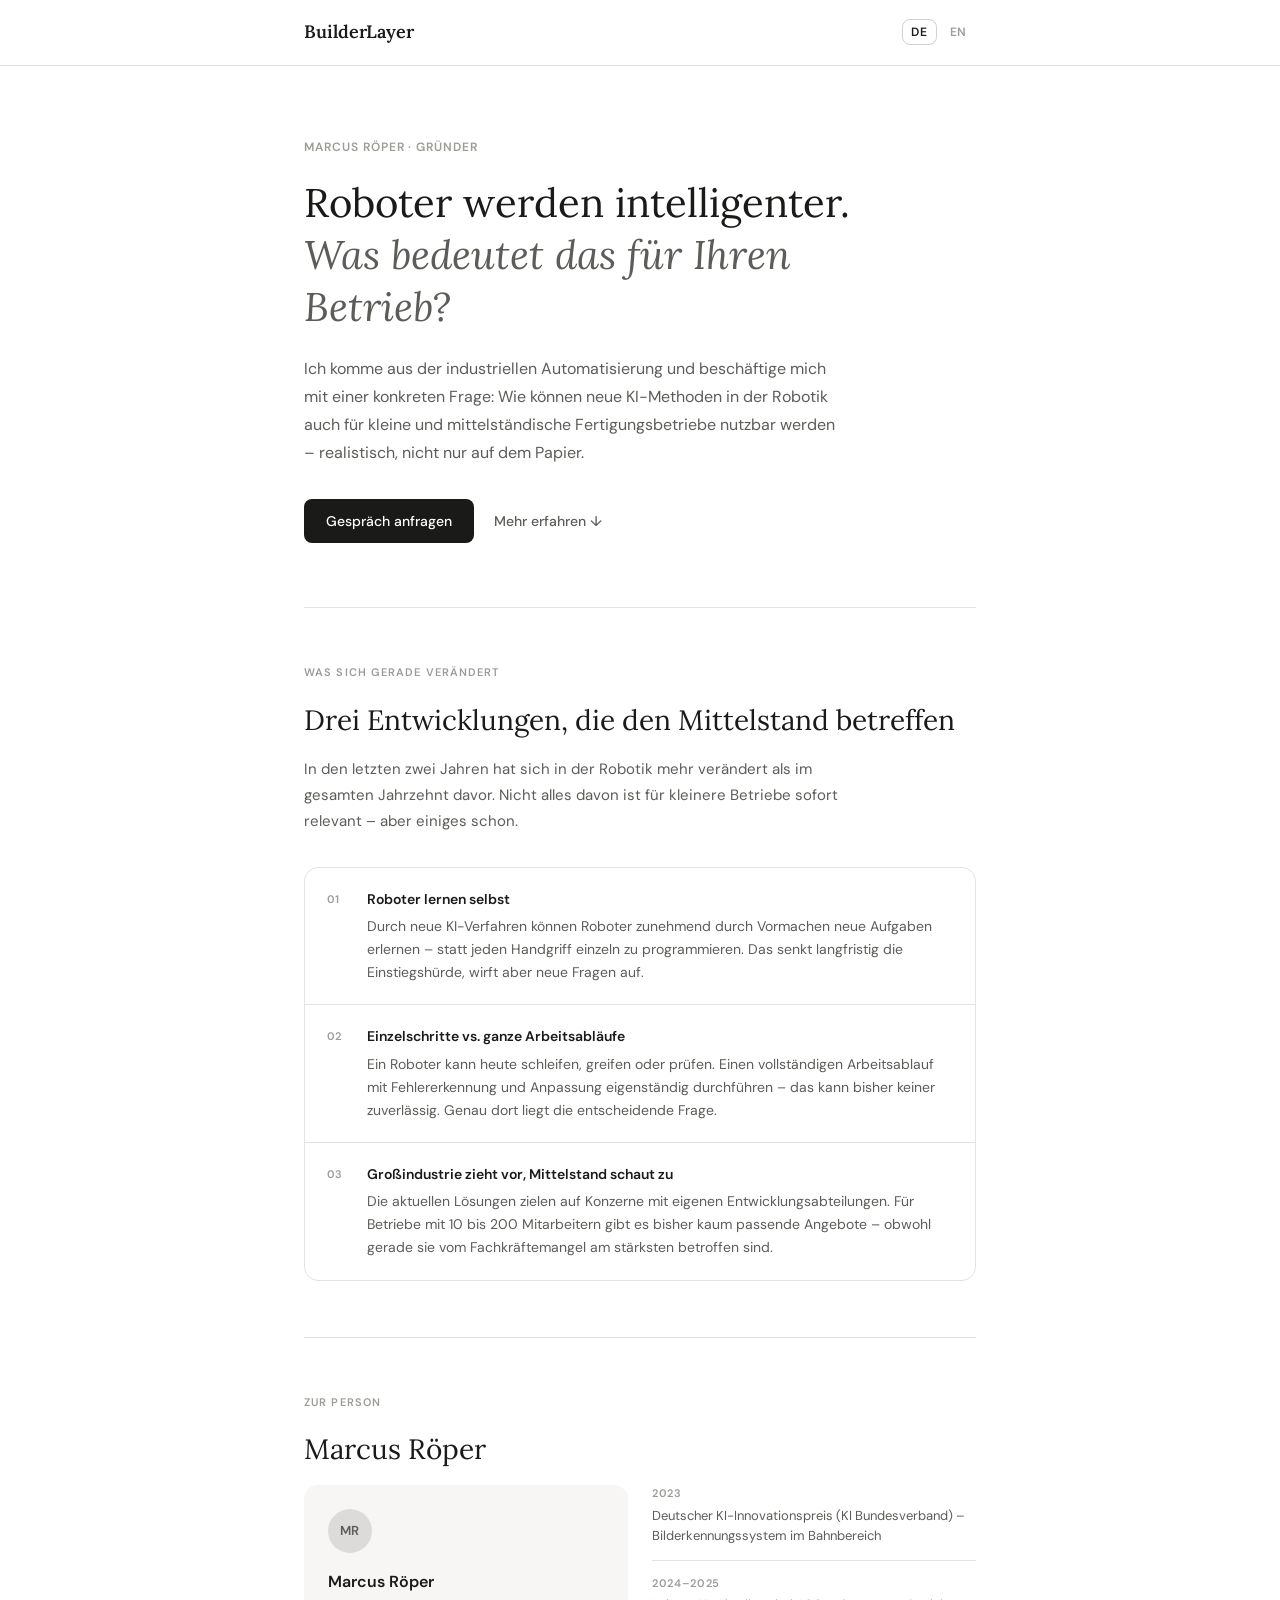
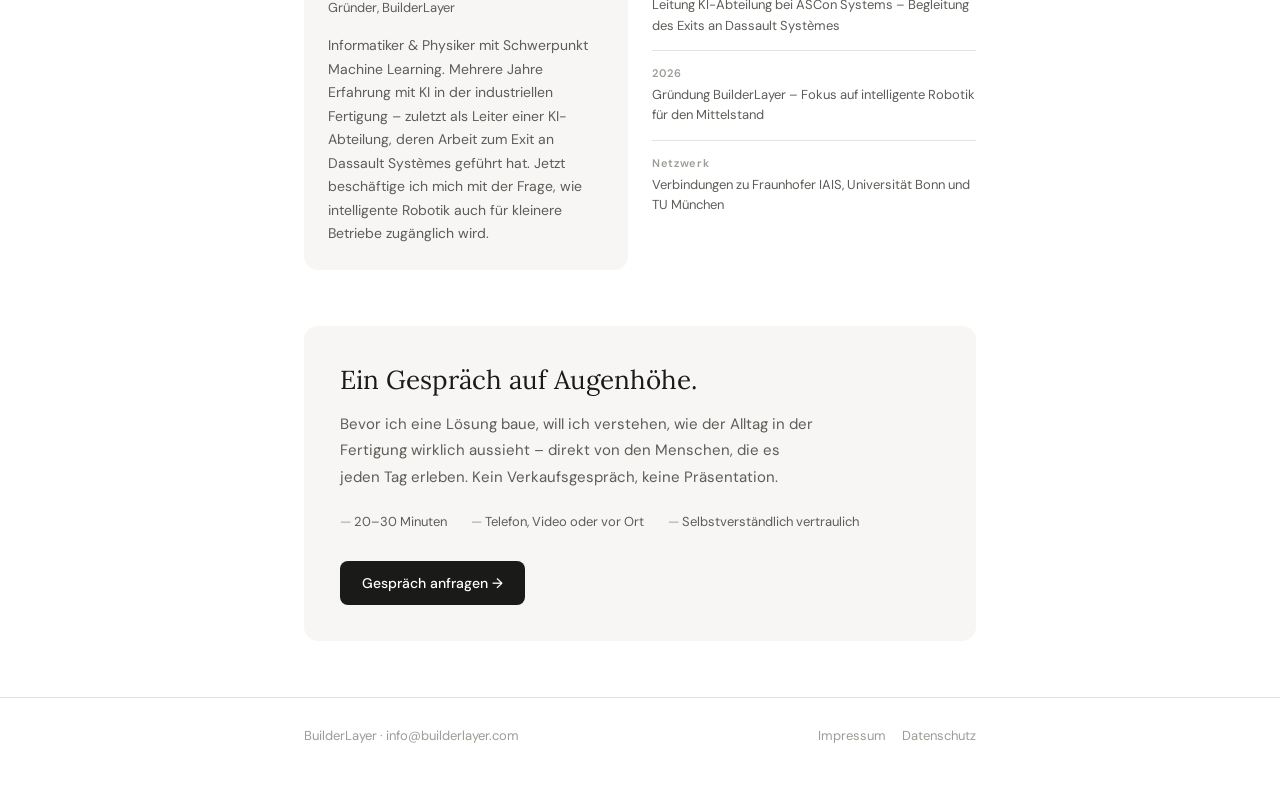
==== commit 95e043e8: "the right mail" ====
--- a/index.html
+++ b/index.html
@@ -434,7 +434,7 @@
         <h1 data-i18n-html="heroTitle"></h1>
         <p class="hero-copy" data-i18n="heroCopy"></p>
         <div class="btn-row">
-          <a class="btn-primary" href="mailto:marcus@builderlayer.com?subject=Gespr%C3%A4ch%20anfragen" data-i18n="heroCta"></a>
+          <a class="btn-primary" href="mailto:info@builderlayer.com?subject=Gespr%C3%A4ch%20anfragen" data-i18n="heroCta"></a>
           <a class="btn-ghost" href="#trends" data-i18n="heroCtaGhost"></a>
         </div>
       </section>
@@ -511,7 +511,7 @@
             <span data-i18n="callMeta2"></span>
             <span data-i18n="callMeta3"></span>
           </div>
-          <a class="btn-primary" href="mailto:marcus@builderlayer.com?subject=Gespr%C3%A4ch%20anfragen" data-i18n="callCta"></a>
+          <a class="btn-primary" href="mailto:info@builderlayer.com?subject=Gespr%C3%A4ch%20anfragen" data-i18n="callCta"></a>
         </div>
       </section>
 
@@ -575,7 +575,7 @@
         callMeta2: "Telefon, Video oder vor Ort",
         callMeta3: "Selbstverständlich vertraulich",
         callCta: "Gespräch anfragen →",
-        footerLeft: "BuilderLayer · marcus@builderlayer.com",
+        footerLeft: "BuilderLayer · info@builderlayer.com",
         footerImprint: "Impressum",
         footerPrivacy: "Datenschutz"
       },
@@ -613,7 +613,7 @@
         callMeta2: "Phone, video or on-site",
         callMeta3: "Confidential",
         callCta: "Start a conversation →",
-        footerLeft: "BuilderLayer · marcus@builderlayer.com",
+        footerLeft: "BuilderLayer · info@builderlayer.com",
         footerImprint: "Legal Notice",
         footerPrivacy: "Privacy Policy"
       }
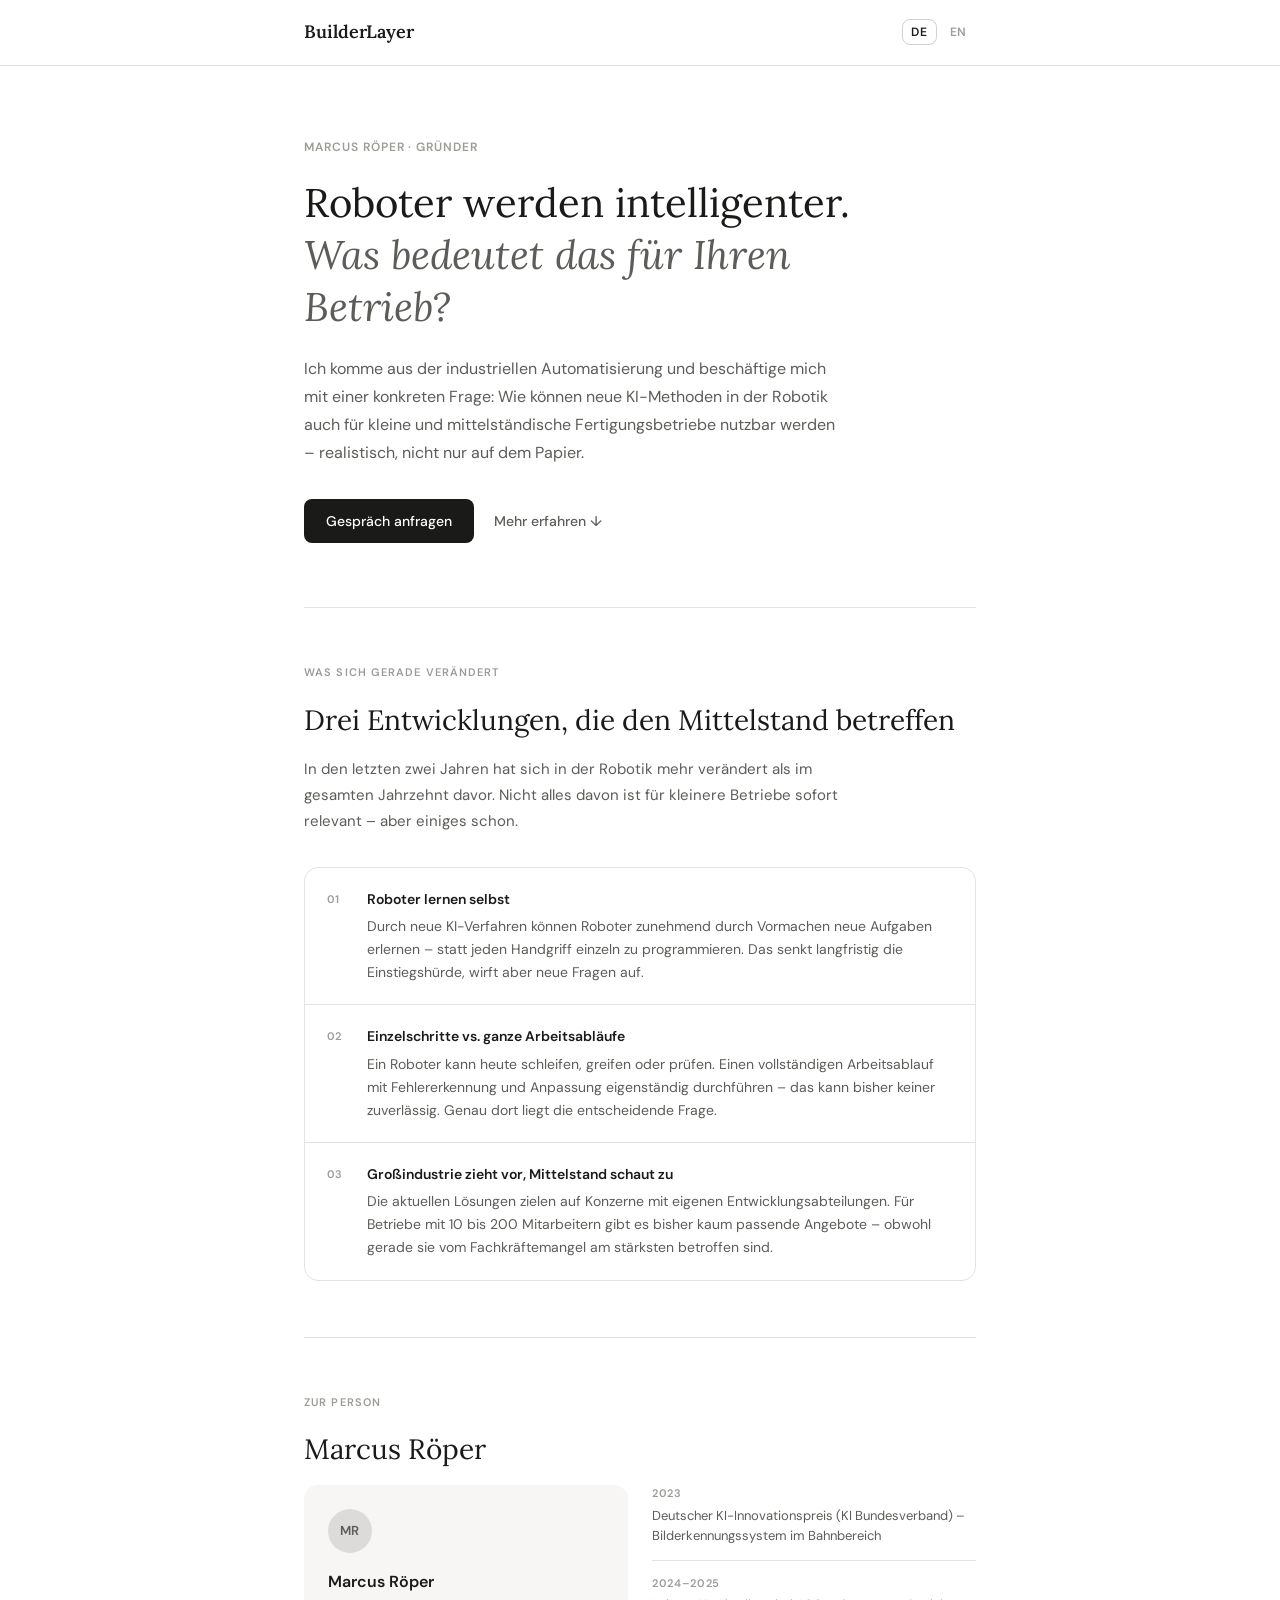
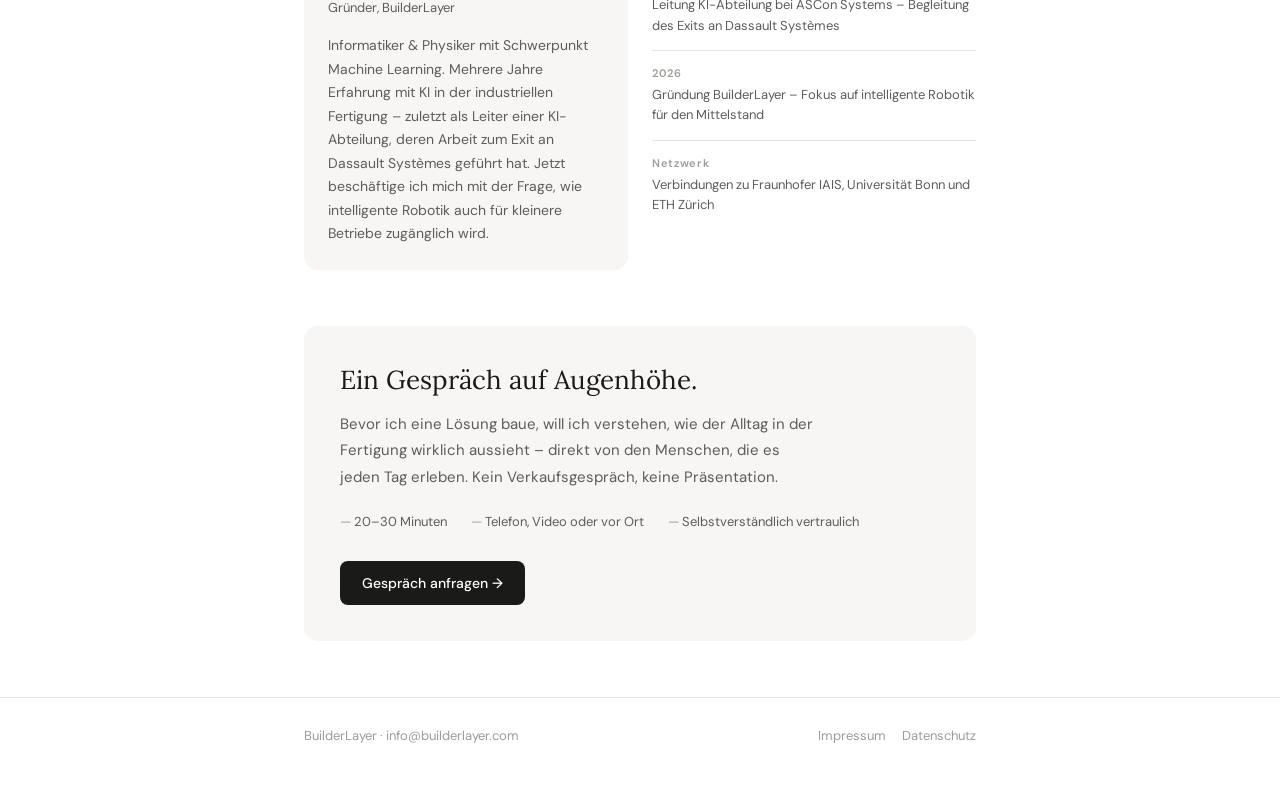
==== commit 89ab2a90: "small corrections" ====
--- a/index.html
+++ b/index.html
@@ -568,7 +568,7 @@
         cred3Year: "2026",
         cred3Text: "Gründung BuilderLayer – Fokus auf intelligente Robotik für den Mittelstand",
         cred4Year: "Netzwerk",
-        cred4Text: "Verbindungen zu Fraunhofer IAIS, Universität Bonn und TU München",
+        cred4Text: "Verbindungen zu Fraunhofer IAIS, Universität Bonn und ETH Zürich",
         callHeading: "Ein Gespräch auf Augenhöhe.",
         callBody: "Bevor ich eine Lösung baue, will ich verstehen, wie der Alltag in der Fertigung wirklich aussieht – direkt von den Menschen, die es jeden Tag erleben. Kein Verkaufsgespräch, keine Präsentation.",
         callMeta1: "20–30 Minuten",
